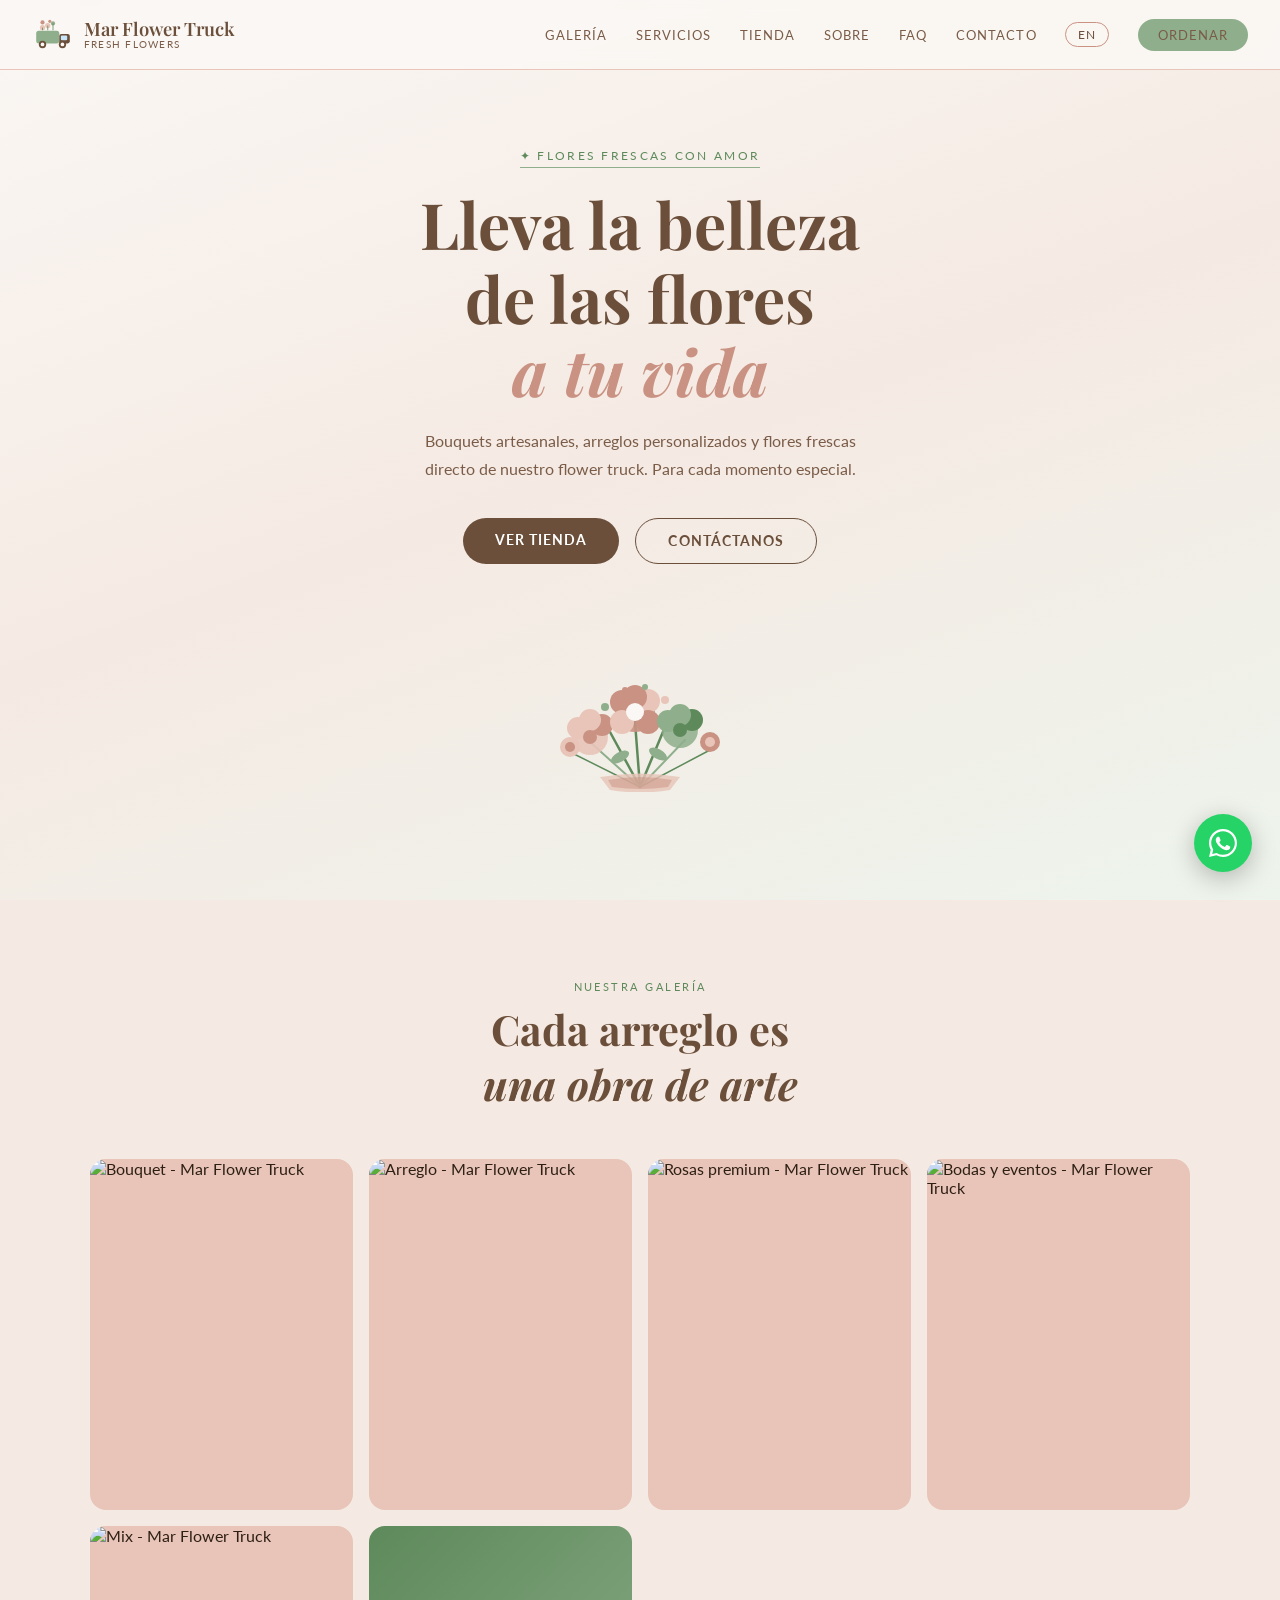
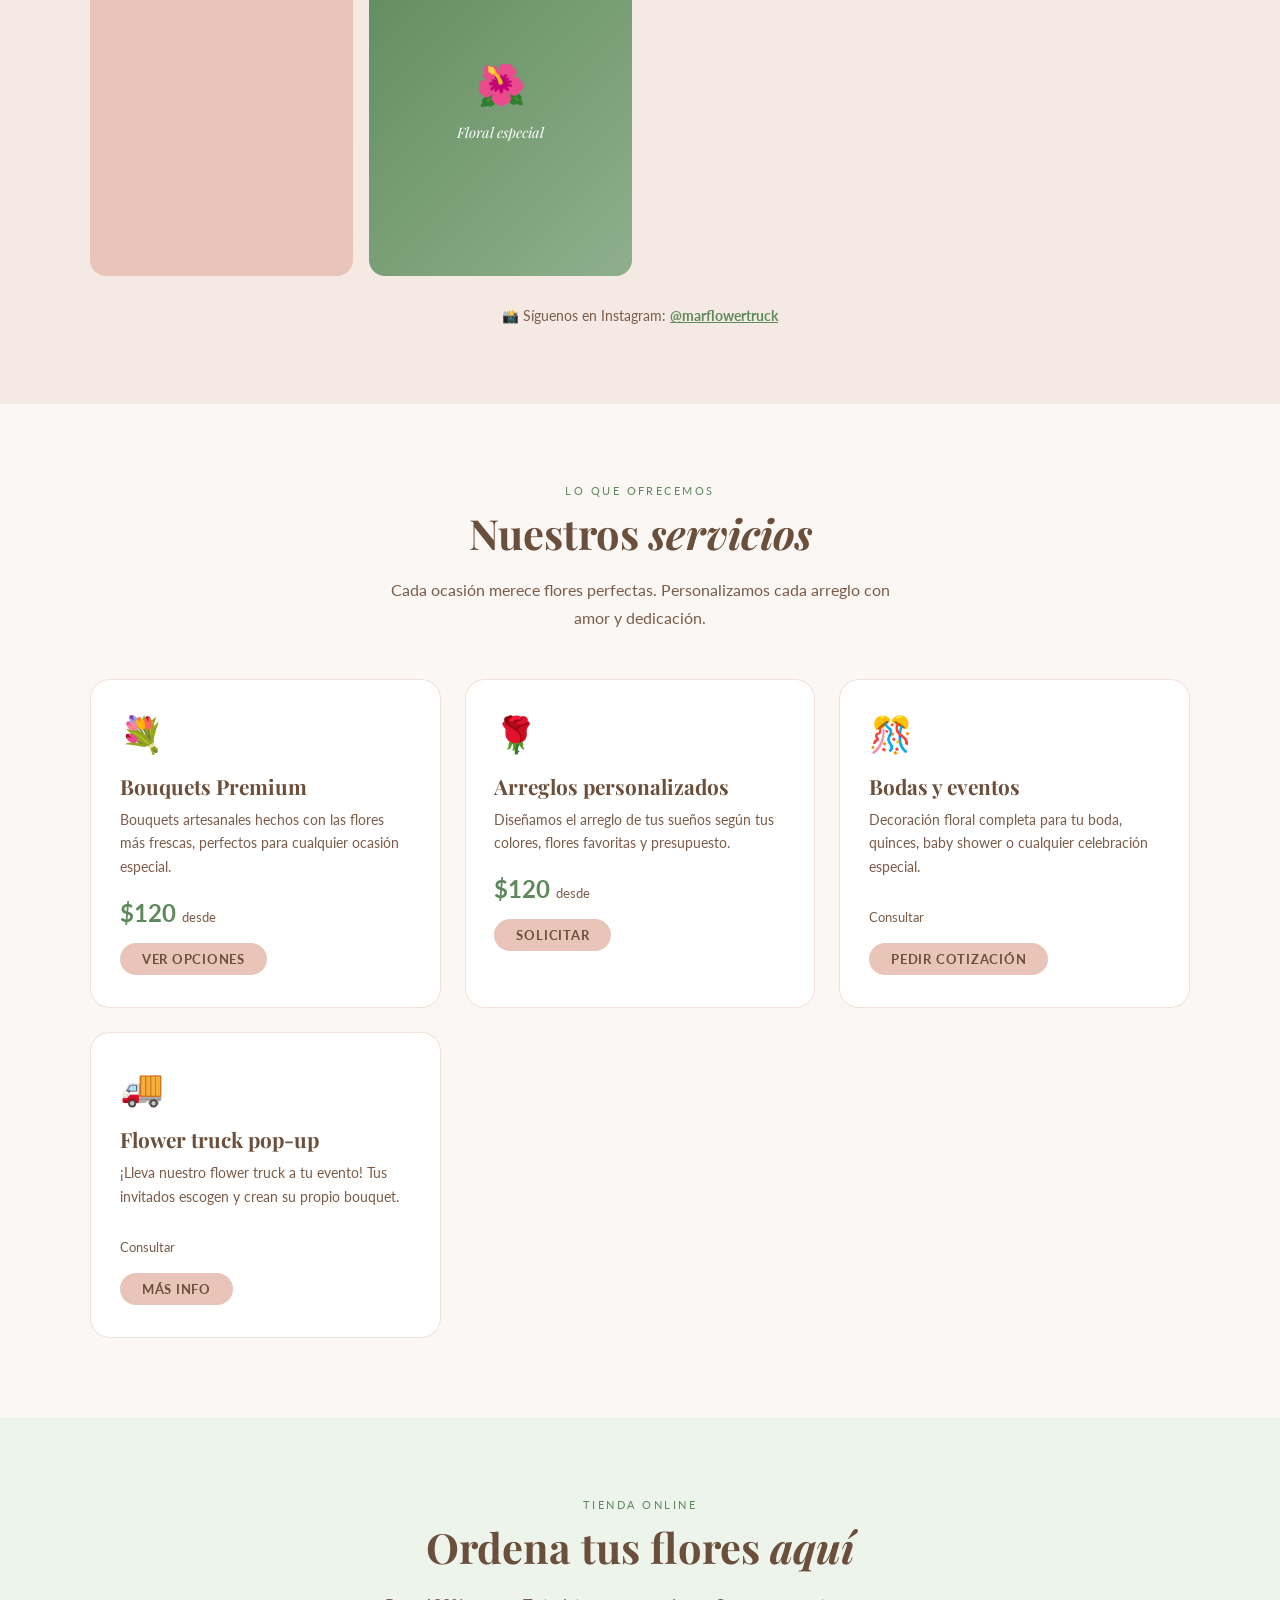
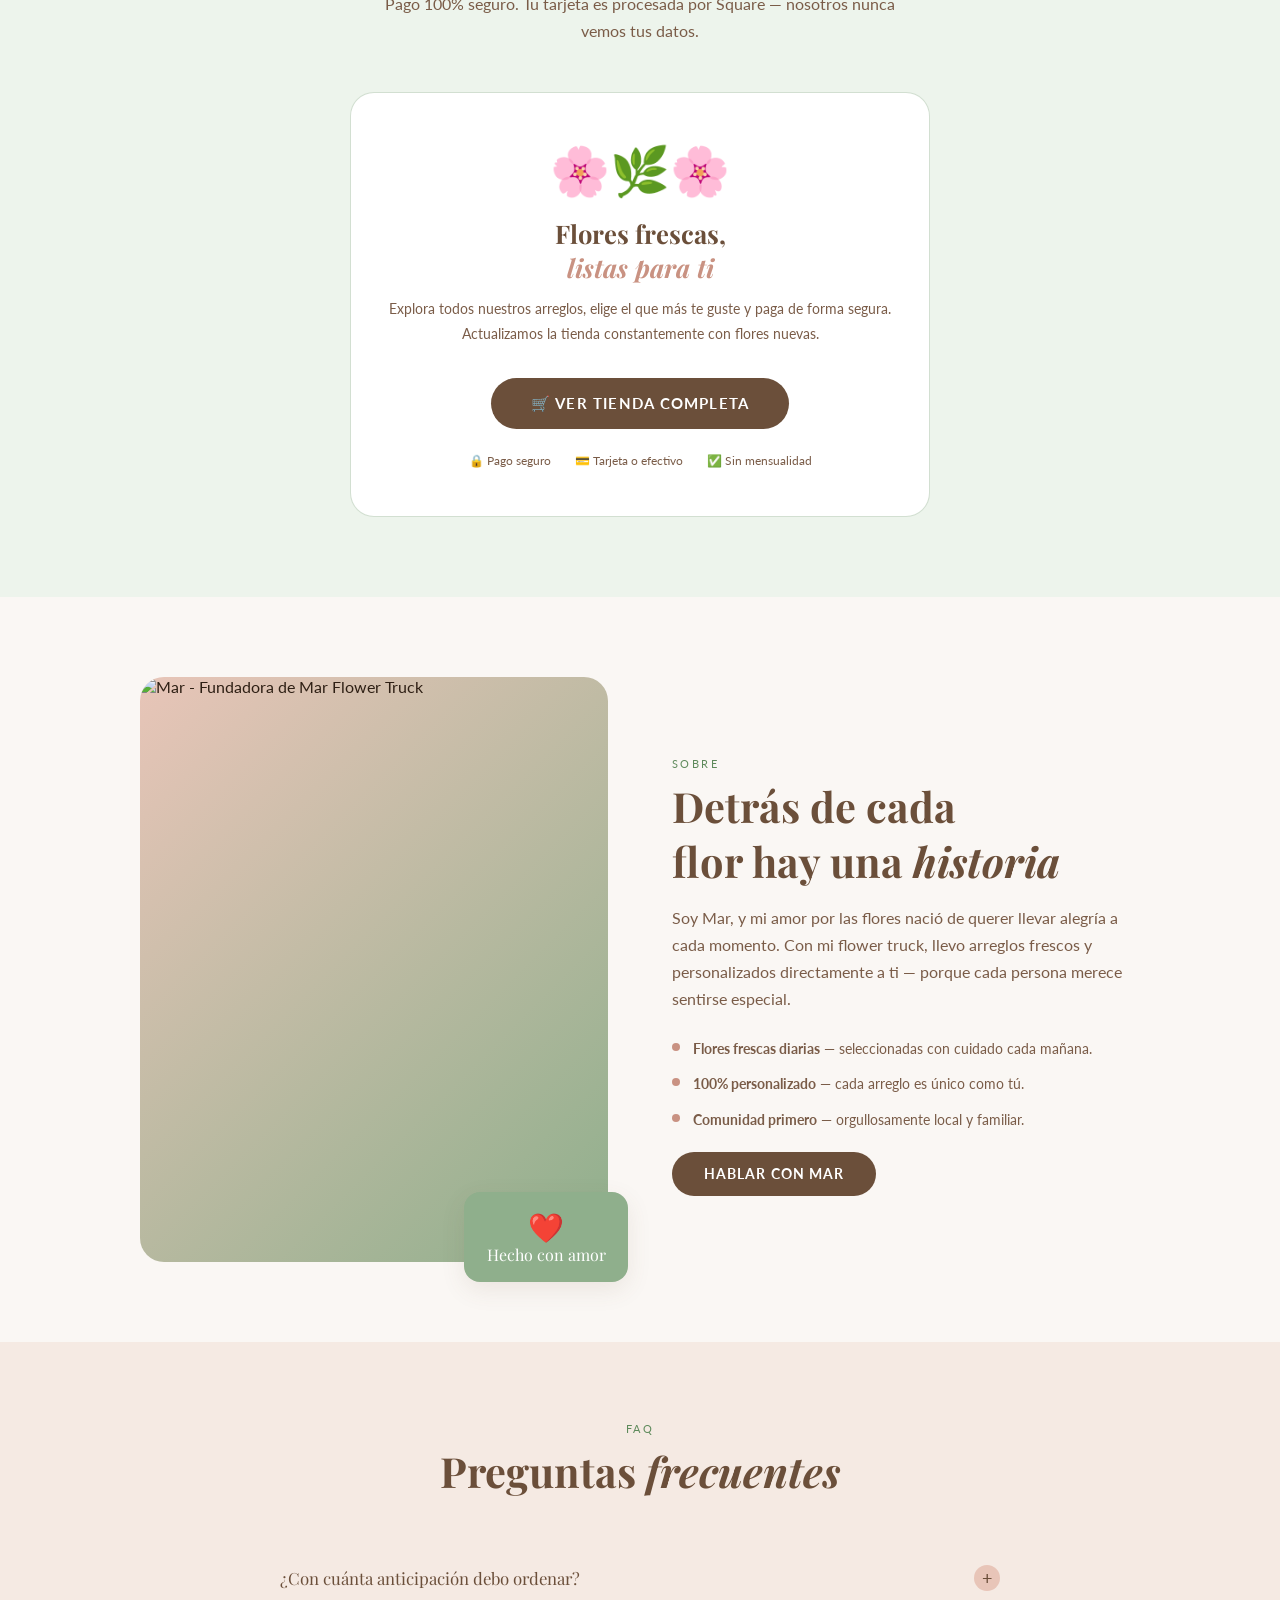
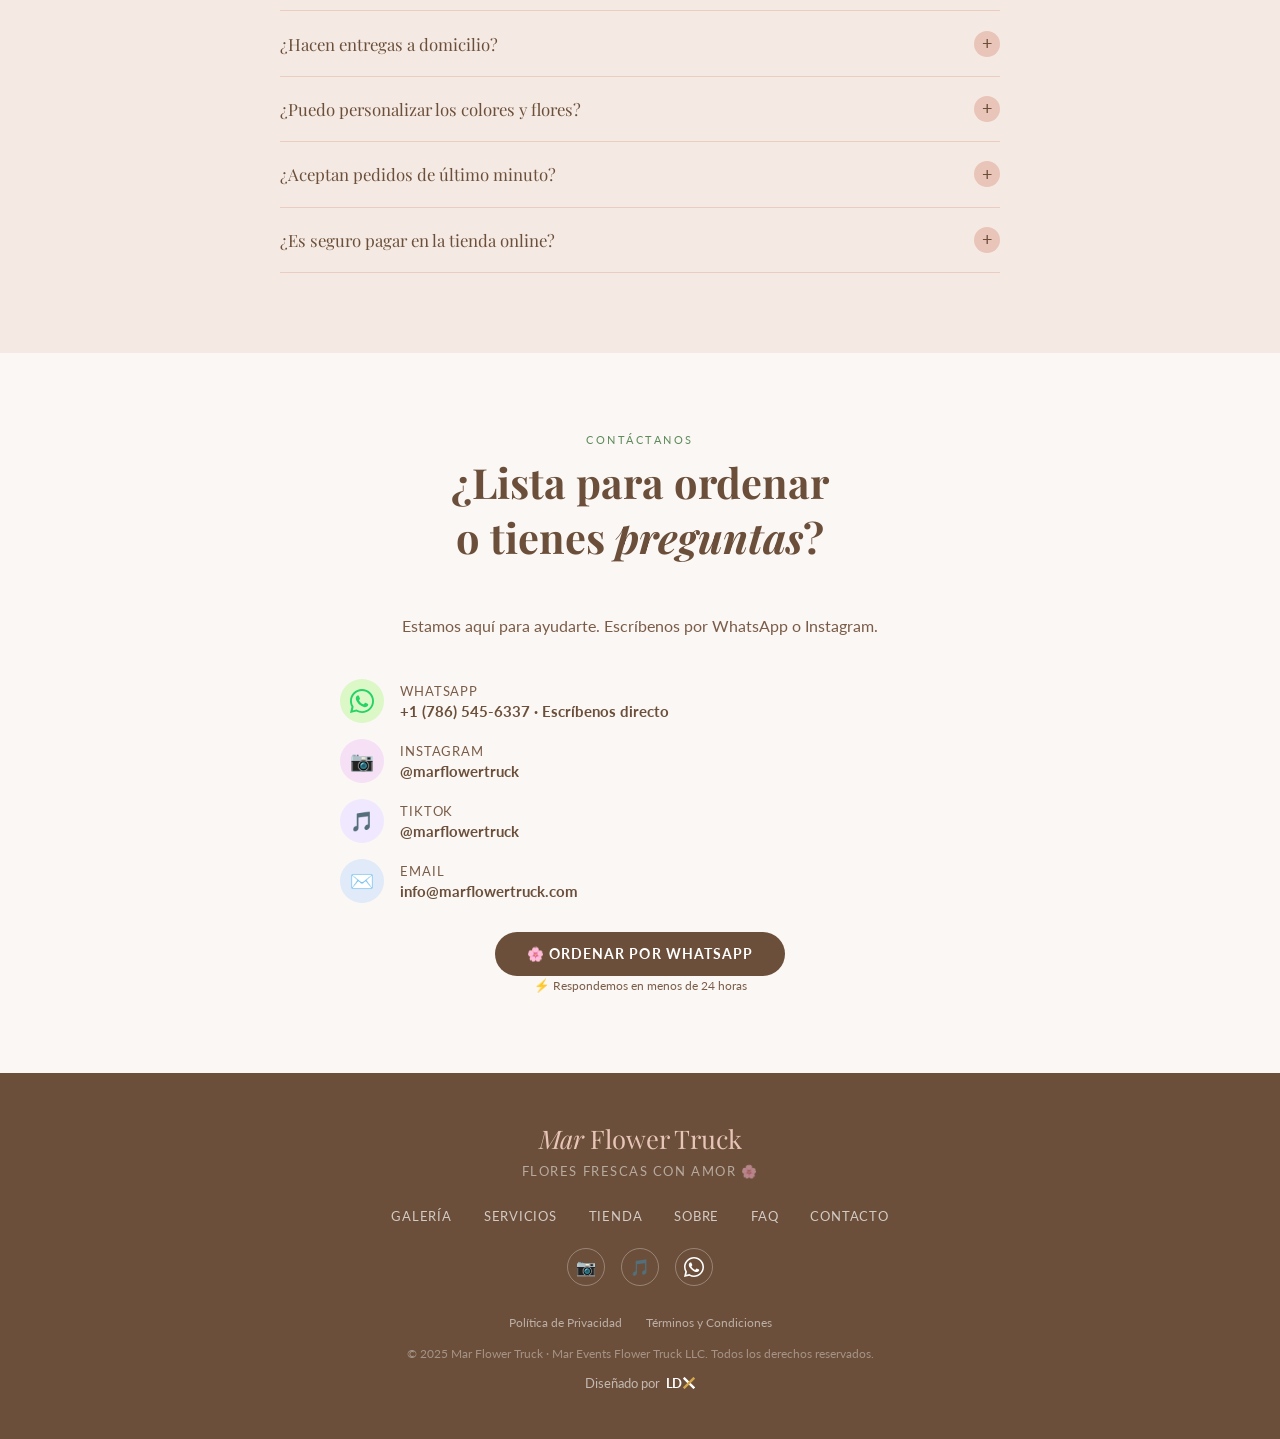
==== index.html @ 34706e26 "Añadir firma 'Diseñado por LDX' en el pie de página Enlaza a ldxwebsites.com, con el permiso del due" ====
<!DOCTYPE html>
<html lang="es">
<head>
<meta charset="UTF-8">
<meta name="viewport" content="width=device-width, initial-scale=1.0">
<meta http-equiv="X-Content-Type-Options" content="nosniff">
<meta http-equiv="X-Frame-Options" content="SAMEORIGIN">
<meta http-equiv="Referrer-Policy" content="strict-origin-when-cross-origin">
<meta name="robots" content="index, follow">
<title>Mar Flower Truck | Flores Frescas en Miami · Fresh Flowers · Flores Frescas</title>
<meta name="description" content="Mar Flower Truck — Arreglos florales frescos en Miami. Bouquets personalizados, rosas premium, bodas y eventos. Entrega a domicilio. Fresh flower arrangements, custom bouquets & wedding flowers in Miami. Encomende flores frescas em Miami.">
<meta name="keywords" content="flores miami, flower truck miami, arreglos florales miami, bouquets miami, rosas miami, flores para bodas miami, flower delivery miami, arreglos personalizados miami, flores frescas miami, floristería miami, wedding flowers miami, flores para eventos miami, flores para quinceañera miami, flores baratas miami, flower shop miami, fresh flowers miami, flores para regalo miami, ramos de flores miami">
<meta property="og:title" content="Mar Flower Truck | Flores Frescas en Miami">
<meta property="og:description" content="Bouquets artesanales, arreglos personalizados y flores frescas directo de nuestro flower truck. Entrega en Miami. Ordena por WhatsApp.">
<meta property="og:image" content="https://www.marflowertruck.com/imagenes/mar.jpeg">
<meta property="og:url" content="https://www.marflowertruck.com">
<meta property="og:type" content="website">
<meta property="og:locale" content="es_US">
<meta property="og:site_name" content="Mar Flower Truck">
<meta name="twitter:card" content="summary_large_image">
<meta name="twitter:title" content="Mar Flower Truck | Flores Frescas en Miami">
<meta name="twitter:description" content="Bouquets artesanales y arreglos personalizados en Miami. ¡Ordena por WhatsApp!">
<meta name="twitter:image" content="https://www.marflowertruck.com/imagenes/mar.jpeg">
<link rel="canonical" href="https://www.marflowertruck.com">
<link rel="icon" type="image/svg+xml" href="favicon.svg">
<link rel="apple-touch-icon" href="favicon.svg">
<script type="application/ld+json">
{
  "@context": "https://schema.org",
  "@type": "FloristShop",
  "name": "Mar Flower Truck",
  "alternateName": "Mar Events Flower Truck LLC",
  "description": "Arreglos florales frescos, bouquets personalizados, flores para bodas y eventos en Miami.",
  "url": "https://www.marflowertruck.com",
  "logo": "https://www.marflowertruck.com/imagenes/mar.jpeg",
  "image": "https://www.marflowertruck.com/imagenes/mar.jpeg",
  "telephone": "+17865456337",
  "email": "info@marflowertruck.com",
  "priceRange": "$$",
  "currenciesAccepted": "USD",
  "paymentAccepted": "Credit Card, Cash, Square",
  "address": {"@type": "PostalAddress","addressLocality": "Miami","addressRegion": "FL","addressCountry": "US"},
  "geo": {"@type": "GeoCoordinates","latitude": "25.7617","longitude": "-80.1918"},
  "areaServed": {"@type": "City","name": "Miami"},
  "sameAs": ["https://www.instagram.com/marflowertruck","https://mar-flower-truck.square.site","https://www.tiktok.com/@marflowertruck"],
  "hasMerchantReturnPolicy": {"@type": "MerchantReturnPolicy","applicableCountry": "US","returnPolicyCategory": "https://schema.org/MerchantReturnFiniteReturnWindow","merchantReturnDays": 0,"returnMethod": "https://schema.org/ReturnByMail","returnFees": "https://schema.org/FreeReturn","refundType": "https://schema.org/ExchangeRefund"},
  "shippingDetails": {"@type": "OfferShippingDetails","shippingRate": {"@type": "MonetaryAmount","value": "0","currency": "USD"},"shippingDestination": {"@type": "DefinedRegion","addressCountry": "US","addressRegion": "FL"},"deliveryTime": {"@type": "ShippingDeliveryTime","handlingTime": {"@type": "QuantitativeValue","minValue": 0,"maxValue": 1,"unitCode": "DAY"},"transitTime": {"@type": "QuantitativeValue","minValue": 0,"maxValue": 1,"unitCode": "DAY"}}},
  "hasOfferCatalog": {
    "@type": "OfferCatalog",
    "name": "Arreglos Florales Miami",
    "itemListElement": [
      {"@type": "Offer","url": "https://www.marflowertruck.com/#shop","priceCurrency": "USD","price": "120","availability": "https://schema.org/InStock","itemOffered": {"@type": "Product","name": "Bouquet Premium","description": "Bouquet premium hecho con flores frescas de temporada en Miami","image": "https://www.marflowertruck.com/imagenes/arreglosflores1.jpeg","url": "https://www.marflowertruck.com/#shop","brand": {"@type": "Brand","name": "Mar Flower Truck"},"offers": {"@type": "Offer","price": "120","priceCurrency": "USD","availability": "https://schema.org/InStock","url": "https://mar-flower-truck.square.site","hasMerchantReturnPolicy": {"@type": "MerchantReturnPolicy","applicableCountry": "US","returnPolicyCategory": "https://schema.org/MerchantReturnFiniteReturnWindow","merchantReturnDays": 0,"returnFees": "https://schema.org/FreeReturn"},"shippingDetails": {"@type": "OfferShippingDetails","shippingRate": {"@type": "MonetaryAmount","value": "0","currency": "USD"},"shippingDestination": {"@type": "DefinedRegion","addressCountry": "US","addressRegion": "FL"},"deliveryTime": {"@type": "ShippingDeliveryTime","handlingTime": {"@type": "QuantitativeValue","minValue": 0,"maxValue": 1,"unitCode": "DAY"},"transitTime": {"@type": "QuantitativeValue","minValue": 0,"maxValue": 1,"unitCode": "DAY"}}}}}},
      {"@type": "Offer","url": "https://www.marflowertruck.com/#shop","priceCurrency": "USD","price": "120","availability": "https://schema.org/InStock","itemOffered": {"@type": "Product","name": "Arreglo Floral Personalizado Miami","description": "Arreglo floral personalizado según tus colores y flores favoritas. Entrega en Miami.","image": "https://www.marflowertruck.com/imagenes/arreglosflores2.jpeg","url": "https://www.marflowertruck.com/#shop","brand": {"@type": "Brand","name": "Mar Flower Truck"},"offers": {"@type": "Offer","price": "120","priceCurrency": "USD","availability": "https://schema.org/InStock","url": "https://mar-flower-truck.square.site","hasMerchantReturnPolicy": {"@type": "MerchantReturnPolicy","applicableCountry": "US","returnPolicyCategory": "https://schema.org/MerchantReturnFiniteReturnWindow","merchantReturnDays": 0,"returnFees": "https://schema.org/FreeReturn"},"shippingDetails": {"@type": "OfferShippingDetails","shippingRate": {"@type": "MonetaryAmount","value": "0","currency": "USD"},"shippingDestination": {"@type": "DefinedRegion","addressCountry": "US","addressRegion": "FL"},"deliveryTime": {"@type": "ShippingDeliveryTime","handlingTime": {"@type": "QuantitativeValue","minValue": 0,"maxValue": 1,"unitCode": "DAY"},"transitTime": {"@type": "QuantitativeValue","minValue": 0,"maxValue": 1,"unitCode": "DAY"}}}}}},
      {"@type": "Offer","url": "https://www.marflowertruck.com/#services","price": "150","priceCurrency": "USD","availability": "https://schema.org/InStock","itemOffered": {"@type": "Product","name": "Flores para Bodas y Eventos Miami","description": "Decoración floral completa para bodas, quinceañeras y eventos especiales en Miami.","image": "https://www.marflowertruck.com/imagenes/mar.jpeg","url": "https://www.marflowertruck.com/#services","brand": {"@type": "Brand","name": "Mar Flower Truck"},"offers": {"@type": "Offer","price": "150","priceCurrency": "USD","availability": "https://schema.org/InStock","url": "https://www.marflowertruck.com/#contact","hasMerchantReturnPolicy": {"@type": "MerchantReturnPolicy","applicableCountry": "US","returnPolicyCategory": "https://schema.org/MerchantReturnFiniteReturnWindow","merchantReturnDays": 0,"returnFees": "https://schema.org/FreeReturn"},"shippingDetails": {"@type": "OfferShippingDetails","shippingRate": {"@type": "MonetaryAmount","value": "0","currency": "USD"},"shippingDestination": {"@type": "DefinedRegion","addressCountry": "US","addressRegion": "FL"},"deliveryTime্র": {"@type": "ShippingDeliveryTime","handlingTime": {"@type": "QuantitativeValue","minValue": 0,"maxValue": 1,"unitCode": "DAY"},"transitTime": {"@type": "QuantitativeValue","minValue": 0,"maxValue": 1,"unitCode": "DAY"}}}}}}
    ]
  }
}
</script>
<link rel="preconnect" href="https://fonts.googleapis.com">
<link rel="preconnect" href="https://fonts.gstatic.com" crossorigin>
<link href="https://fonts.googleapis.com/css2?family=Playfair+Display:ital,wght@0,400;0,600;1,400&family=Lato:wght@300;400;700&display=swap" rel="stylesheet">
<style>
  :root {
    --cream: #FAF7F4; --rose: #E8C5B8; --rose-dark: #C99282;
    --sage: #8FAF8C; --sage-dark: #5E8A5B; --brown: #6B4F3A;
    --brown-light: #A47B5E; --text: #2E1F14; --text-soft: #7A5C48;
    --white: #FFFFFF; --shadow: rgba(107,79,58,0.10);
  }
  * { margin:0; padding:0; box-sizing:border-box; }
  html { scroll-behavior: smooth; }
  body { font-family:'Lato',sans-serif; background:var(--cream); color:var(--text); }
  nav { position:fixed; top:0; left:0; right:0; z-index:100; background:rgba(250,247,244,0.95); backdrop-filter:blur(8px); border-bottom:1px solid var(--rose); padding:0 2rem; display:flex; align-items:center; justify-content:space-between; height:70px; }
  .nav-logo { display:flex; align-items:center; gap:10px; text-decoration:none; }
  .nav-logo svg { width:42px; height:42px; }
  .nav-logo-text { display:flex; flex-direction:column; line-height:1.1; }
  .nav-logo-text span:first-child { font-family:'Playfair Display',serif; font-size:1.15rem; color:var(--brown); font-weight:600; }
  .nav-logo-text span:last-child { font-size:0.65rem; letter-spacing:0.12em; color:var(--text-soft); text-transform:uppercase; }
  .nav-links { display:flex; gap:1.8rem; align-items:center; }
  .nav-links a { text-decoration:none; font-size:0.82rem; letter-spacing:0.08em; text-transform:uppercase; color:var(--text-soft); transition:color .2s; }
  .nav-links a:hover { color:var(--brown); }
  .nav-lang { background:none; border:1px solid var(--rose-dark); color:var(--brown); border-radius:20px; padding:4px 12px; cursor:pointer; font-size:0.75rem; letter-spacing:0.06em; font-family:'Lato',sans-serif; transition:all .2s; }
  .nav-lang:hover { background:var(--rose); }
  .nav-cta { background:var(--sage); color:white; border:none; border-radius:25px; padding:8px 20px; font-family:'Lato',sans-serif; font-size:0.8rem; letter-spacing:0.06em; cursor:pointer; text-decoration:none; transition:background .2s; text-transform:uppercase; }
  .nav-cta:hover { background:var(--sage-dark); }
  .hamburger { display:none; background:none; border:none; cursor:pointer; flex-direction:column; gap:5px; }
  .hamburger span { display:block; width:22px; height:2px; background:var(--brown); border-radius:2px; transition:.3s; }
  #hero { min-height:100vh; display:flex; align-items:center; justify-content:center; background:linear-gradient(160deg,#FAF7F4 0%,#F5EAE3 50%,#EDF4EC 100%); padding:100px 2rem 4rem; position:relative; overflow:hidden; }
  .hero-petals { position:absolute; inset:0; pointer-events:none; overflow:hidden; }
  .petal { position:absolute; border-radius:50% 0 50% 0; animation:floatPetal linear infinite; opacity:0.18; }
  @keyframes floatPetal { 0% { transform:translateY(-40px) rotate(0deg); opacity:0; } 10% { opacity:0.18; } 90% { opacity:0.18; } 100% { transform:translateY(110vh) rotate(360deg); opacity:0; } }
  .hero-inner { max-width:680px; text-align:center; position:relative; z-index:2; }
  .hero-eyebrow { display:inline-block; font-size:0.72rem; letter-spacing:0.2em; text-transform:uppercase; color:var(--sage-dark); margin-bottom:1.2rem; border-bottom:1px solid var(--sage); padding-bottom:4px; }
  .hero-title { font-family:'Playfair Display',serif; font-size:clamp(2.4rem,6vw,4rem); line-height:1.15; color:var(--brown); margin-bottom:1.2rem; }
  .hero-title em { font-style:italic; color:var(--rose-dark); }
  .hero-sub { font-size:1rem; color:var(--text-soft); line-height:1.75; max-width:480px; margin:0 auto 2.2rem; }
  .hero-btns { display:flex; gap:1rem; justify-content:center; flex-wrap:wrap; }
  .btn-primary { background:var(--brown); color:white; padding:14px 32px; border-radius:30px; text-decoration:none; font-size:0.85rem; letter-spacing:0.08em; text-transform:uppercase; transition:background .2s; font-weight:700; }
  .btn-primary:hover { background:var(--text); }
  .btn-outline { border:1.5px solid var(--brown); color:var(--brown); padding:14px 32px; border-radius:30px; text-decoration:none; font-size:0.85rem; letter-spacing:0.08em; text-transform:uppercase; transition:all .2s; font-weight:700; }
  .btn-outline:hover { background:var(--brown); color:white; }
  .hero-flowers { margin-top:3rem; display:flex; justify-content:center; }
  .hero-flowers svg { width:min(340px,80vw); }
  section { padding:5rem 2rem; }
  .section-label { font-size:0.7rem; letter-spacing:0.22em; text-transform:uppercase; color:var(--sage-dark); margin-bottom:0.5rem; }
  .section-title { font-family:'Playfair Display',serif; font-size:clamp(1.8rem,4vw,2.6rem); color:var(--brown); margin-bottom:1rem; }
  .section-title em { font-style:italic; }
  .section-sub { color:var(--text-soft); max-width:520px; line-height:1.7; }
  .section-header { margin-bottom:3rem; }
  #gallery { background:#F5EAE3; }
  .gallery-grid { display:grid; grid-template-columns:repeat(auto-fill,minmax(240px,1fr)); gap:1rem; max-width:1100px; margin:0 auto; }
  .gallery-card { border-radius:16px; overflow:hidden; position:relative; aspect-ratio:3/4; background:var(--rose); cursor:pointer; transition:transform .3s; }
  .gallery-card:hover { transform:scale(1.02); }
  .gallery-placeholder { width:100%; height:100%; display:flex; flex-direction:column; align-items:center; justify-content:center; gap:0.8rem; background:linear-gradient(135deg,var(--rose) 0%,var(--rose-dark) 100%); }
  .gallery-placeholder span { font-size:2.5rem; }
  .gallery-placeholder p { font-family:'Playfair Display',serif; font-style:italic; color:white; font-size:0.9rem; }
  .gallery-overlay { position:absolute; inset:0; background:rgba(107,79,58,0); transition:background .3s; display:flex; align-items:flex-end; padding:1rem; }
  .gallery-card:hover .gallery-overlay { background:rgba(107,79,58,0.35); }
  .gallery-tag { background:white; color:var(--brown); border-radius:20px; padding:4px 14px; font-size:0.75rem; letter-spacing:0.06em; opacity:0; transition:opacity .3s; text-transform:uppercase; }
  .gallery-card:hover .gallery-tag { opacity:1; }
  #services { background:var(--cream); }
  #services .section-header { text-align:center; display:flex; flex-direction:column; align-items:center; }
  #services .section-sub { text-align:center; }
  .services-grid { display:grid; grid-template-columns:repeat(auto-fill,minmax(270px,1fr)); gap:1.5rem; max-width:1100px; margin:0 auto; }
  .service-card { background:white; border-radius:20px; padding:2rem 1.8rem; border:1px solid rgba(232,197,184,0.5); transition:box-shadow .3s,transform .3s; }
  .service-card:hover { box-shadow:0 12px 40px var(--shadow); transform:translateY(-4px); }
  .service-icon { font-size:2.2rem; margin-bottom:1rem; }
  .service-name { font-family:'Playfair Display',serif; font-size:1.3rem; color:var(--brown); margin-bottom:0.5rem; }
  .service-desc { color:var(--text-soft); font-size:0.9rem; line-height:1.65; margin-bottom:1.2rem; }
  .service-price { font-size:1.5rem; color:var(--sage-dark); font-weight:700; margin-bottom:1rem; }
  .service-price span { font-size:0.8rem; color:var(--text-soft); font-weight:400; }
  .service-btn { display:inline-block; background:var(--rose); color:var(--brown); border-radius:25px; padding:8px 22px; font-size:0.8rem; text-decoration:none; letter-spacing:0.06em; text-transform:uppercase; font-weight:700; transition:background .2s; }
  .service-btn:hover { background:var(--rose-dark); color:white; }
  #shop { background:#EDF4EC; }
  .shop-cta-wrap { text-align:center; max-width:580px; margin:0 auto; background:white; border-radius:24px; padding:3rem 2rem; border:1px solid rgba(143,175,140,0.4); }
  .shop-cta-flowers { font-size:3rem; margin-bottom:1rem; }
  .shop-cta-title { font-family:'Playfair Display',serif; font-size:1.6rem; color:var(--brown); margin-bottom:0.8rem; }
  .shop-cta-title em { font-style:italic; color:var(--rose-dark); }
  .shop-cta-sub { color:var(--text-soft); margin-bottom:2rem; line-height:1.7; font-size:0.9rem; }
  .shop-cta-btn { display:inline-block; background:var(--brown); color:white; padding:16px 40px; border-radius:30px; text-decoration:none; font-size:0.95rem; letter-spacing:0.08em; text-transform:uppercase; font-weight:700; transition:background .2s,transform .2s; }
  .shop-cta-btn:hover { background:var(--text); transform:scale(1.03); }
  .shop-trust { display:flex; justify-content:center; gap:1.5rem; flex-wrap:wrap; margin-top:1.5rem; }
  .shop-trust span { font-size:0.75rem; color:var(--text-soft); }
  #about { background:var(--cream); }
  .about-inner { max-width:1000px; margin:0 auto; display:grid; grid-template-columns:1fr 1fr; gap:4rem; align-items:center; }
  .about-img-wrap { position:relative; }
  .about-img-box { border-radius:24px; overflow:hidden; aspect-ratio:4/5; background:linear-gradient(135deg,var(--rose) 0%,var(--sage) 100%); display:flex; align-items:center; justify-content:center; }
  .about-img-box img { width:100%; height:100%; object-fit:cover; object-position:center top; display:block; border-radius:24px; }
  .about-accent { position:absolute; bottom:-20px; right:-20px; background:var(--sage); color:white; border-radius:16px; padding:1rem 1.4rem; font-family:'Playfair Display',serif; font-size:1rem; text-align:center; line-height:1.3; box-shadow:0 8px 24px var(--shadow); }
  .about-accent strong { font-size:1.8rem; display:block; }
  .about-text .section-sub { margin-bottom:1.5rem; }
  .about-values { display:flex; flex-direction:column; gap:0.8rem; margin-top:1.5rem; }
  .about-val { display:flex; gap:0.8rem; align-items:flex-start; }
  .about-val-dot { width:8px; height:8px; background:var(--rose-dark); border-radius:50%; flex-shrink:0; margin-top:6px; }
  .about-val p { color:var(--text-soft); font-size:0.9rem; line-height:1.6; }
  #faq { background:#F5EAE3; }
  .faq-inner { max-width:720px; margin:0 auto; }
  .faq-item { border-bottom:1px solid rgba(232,197,184,0.8); padding:1.2rem 0; }
  .faq-q { display:flex; justify-content:space-between; align-items:center; cursor:pointer; gap:1rem; }
  .faq-q h3 { font-family:'Playfair Display',serif; font-size:1.05rem; color:var(--brown); font-weight:400; }
  .faq-icon { width:26px; height:26px; border-radius:50%; background:var(--rose); color:var(--brown); display:flex; align-items:center; justify-content:center; font-size:1.1rem; flex-shrink:0; transition:background .2s,transform .3s; }
  .faq-item.open .faq-icon { background:var(--brown); color:white; transform:rotate(45deg); }
  .faq-a { max-height:0; overflow:hidden; transition:max-height .35s ease,padding .3s; }
  .faq-item.open .faq-a { max-height:200px; padding-top:0.8rem; }
  .faq-a p { color:var(--text-soft); line-height:1.75; font-size:0.92rem; }
  #contact { background:var(--cream); }
  .contact-links { display:flex; flex-direction:column; gap:1rem; }
  .contact-link { display:flex; align-items:center; gap:1rem; text-decoration:none; color:var(--text-soft); transition:color .2s; }
  .contact-link:hover { color:var(--brown); }
  .contact-link-icon { width:44px; height:44px; border-radius:50%; display:flex; align-items:center; justify-content:center; font-size:1.2rem; flex-shrink:0; }
  .contact-link-icon.wa { background:#DCF8C6; }
  .contact-link-icon.ig { background:#F5E0F5; }
  .contact-link-icon.em { background:#E0EAF8; }
  .contact-link p { font-size:0.8rem; color:var(--text-soft); margin-bottom:2px; text-transform:uppercase; letter-spacing:0.07em; }
  .contact-link strong { font-size:0.95rem; color:var(--brown); }
  footer { background:var(--brown); color:rgba(255,255,255,0.85); padding:3rem 2rem; text-align:center; }
  .footer-logo { font-family:'Playfair Display',serif; font-size:1.6rem; color:var(--rose); margin-bottom:0.5rem; }
  .footer-logo em { font-style:italic; }
  .footer-tagline { font-size:0.8rem; letter-spacing:0.12em; text-transform:uppercase; opacity:0.6; margin-bottom:1.8rem; }
  .footer-links { display:flex; justify-content:center; gap:2rem; flex-wrap:wrap; margin-bottom:1.5rem; }
  .footer-links a { color:rgba(255,255,255,0.7); text-decoration:none; font-size:0.8rem; letter-spacing:0.06em; text-transform:uppercase; }
  .footer-links a:hover { color:var(--rose); }
  .footer-social { display:flex; justify-content:center; gap:1rem; margin-bottom:1.8rem; }
  .footer-social a { width:38px; height:38px; border-radius:50%; border:1px solid rgba(255,255,255,0.3); display:flex; align-items:center; justify-content:center; font-size:1rem; text-decoration:none; color:white; transition:background .2s; }
  .footer-social a:hover { background:rgba(255,255,255,0.15); }
  .footer-copy { font-size:0.75rem; opacity:0.45; }
  .wa-float { position:fixed; bottom:28px; right:28px; z-index:200; width:58px; height:58px; border-radius:50%; background:#25D366; color:white; display:flex; align-items:center; justify-content:center; box-shadow:0 6px 24px rgba(0,0,0,0.25); text-decoration:none; transition:transform .2s,box-shadow .2s; }
  .wa-float svg { width:28px; height:28px; fill:white; }
  .wa-float:hover { transform:scale(1.08); box-shadow:0 10px 32px rgba(0,0,0,0.3); }
  .wa-tooltip { position:absolute; right:68px; background:white; color:var(--text); border-radius:10px; padding:6px 12px; font-size:0.78rem; white-space:nowrap; box-shadow:0 4px 16px rgba(0,0,0,0.12); pointer-events:none; opacity:0; transition:opacity .2s; }
  .wa-float:hover .wa-tooltip { opacity:1; }
  @media(max-width:1024px) { .about-inner { gap:2.5rem; } .services-grid { grid-template-columns:repeat(2,1fr); } }
  @media(max-width:768px) {
    nav { padding:0 1rem; }
    .nav-links { display:none; position:fixed; top:70px; left:0; right:0; background:var(--cream); flex-direction:column; padding:1.5rem; border-bottom:1px solid var(--rose); gap:1rem; z-index:99; }
    .nav-links.open { display:flex; }
    .hamburger { display:flex; }
    #hero { padding:90px 1.2rem 3rem; }
    .hero-title { font-size:clamp(2rem,8vw,3rem); }
    .gallery-grid { grid-template-columns:repeat(2,1fr); }
    .services-grid { grid-template-columns:1fr; max-width:480px; }
    .about-inner { grid-template-columns:1fr; gap:3rem; }
    .about-img-wrap { max-width:360px; margin:0 auto; width:100%; }
    .about-accent { bottom:-10px; right:10px; font-size:0.85rem; padding:0.8rem 1rem; }
    .about-accent strong { font-size:1.4rem; }
    section { padding:3.5rem 1.2rem; }
  }
  @media(max-width:480px) {
    .hero-title { font-size:2rem; }
    .section-title { font-size:1.7rem; }
    .gallery-grid { grid-template-columns:1fr; }
    .hero-btns { flex-direction:column; align-items:center; }
    .btn-primary,.btn-outline { width:100%; max-width:280px; text-align:center; }
    .nav-logo-text span:first-child { font-size:1rem; }
    .footer-links { gap:1rem; }
    .wa-float { bottom:16px; right:16px; width:50px; height:50px; }
  }
  [data-lang="en"] { display:none; }
  [data-lang="pt"] { display:none; }
  body.lang-en [data-lang="es"] { display:none; }
  body.lang-en [data-lang="en"] { display:block; }
  body.lang-en span[data-lang="en"] { display:inline; }
  body.lang-en span[data-lang="es"] { display:none; }
  body.lang-pt [data-lang="es"] { display:none; }
  body.lang-pt [data-lang="pt"] { display:block; }
  body.lang-pt span[data-lang="pt"] { display:inline; }
  body.lang-pt span[data-lang="es"] { display:none; }
</style>
</head>
<body>
<nav>
  <a href="#hero" class="nav-logo">
    <svg viewBox="0 0 80 80" fill="none" xmlns="http://www.w3.org/2000/svg">
      <rect x="8" y="32" width="44" height="24" rx="5" fill="#8FAF8C"/>
      <rect x="52" y="38" width="20" height="18" rx="4" fill="#6B4F3A"/>
      <rect x="55" y="41" width="12" height="9" rx="2" fill="#C8E6FA"/>
      <circle cx="20" cy="58" r="7" fill="#6B4F3A"/><circle cx="20" cy="58" r="3.5" fill="#FAF7F4"/>
      <circle cx="58" cy="58" r="7" fill="#6B4F3A"/><circle cx="58" cy="58" r="3.5" fill="#FAF7F4"/>
      <circle cx="20" cy="26" r="5" fill="#E8C5B8"/><circle cx="20" cy="16" r="4" fill="#C99282"/>
      <circle cx="30" cy="22" r="5" fill="#E8C5B8"/><circle cx="40" cy="18" r="4" fill="#8FAF8C"/>
      <circle cx="34" cy="14" r="3" fill="#C99282"/>
      <line x1="20" y1="31" x2="20" y2="26" stroke="#5E8A5B" stroke-width="1.5"/>
      <line x1="30" y1="31" x2="30" y2="22" stroke="#5E8A5B" stroke-width="1.5"/>
      <line x1="40" y1="31" x2="40" y2="18" stroke="#5E8A5B" stroke-width="1.5"/>
    </svg>
    <div class="nav-logo-text"><span>Mar Flower Truck</span><span>Fresh Flowers</span></div>
  </a>
  <div class="nav-links" id="navLinks">
    <a href="#gallery"><span data-lang="es">Galería</span><span data-lang="en">Gallery</span><span data-lang="pt">Galeria</span></a>
    <a href="#services"><span data-lang="es">Servicios</span><span data-lang="en">Services</span><span data-lang="pt">Serviços</span></a>
    <a href="#shop"><span data-lang="es">Tienda</span><span data-lang="en">Shop</span><span data-lang="pt">Loja</span></a>
    <a href="#about"><span data-lang="es">Sobre</span><span data-lang="en">About</span><span data-lang="pt">Sobre</span></a>
    <a href="#faq">FAQ</a>
    <a href="#contact"><span data-lang="es">Contacto</span><span data-lang="en">Contact</span><span data-lang="pt">Contato</span></a>
    <button class="nav-lang" onclick="toggleLang()" id="langBtn">EN</button>
    <a href="#shop" class="nav-cta"><span data-lang="es">Ordenar</span><span data-lang="en">Order Now</span><span data-lang="pt">Pedir</span></a>
  </div>
  <button class="hamburger" onclick="toggleNav()" aria-label="Menu"><span></span><span></span><span></span></button>
</nav>

<section id="hero">
  <div class="hero-petals" id="petals"></div>
  <div class="hero-inner">
    <p class="hero-eyebrow">
      <span data-lang="es">✦ Flores frescas con amor</span>
      <span data-lang="en">✦ Fresh flowers with love</span>
      <span data-lang="pt">✦ Flores frescas com amor</span>
    </p>
    <h1 class="hero-title">
      <span data-lang="es">Lleva la belleza<br>de las flores<br><em>a tu vida</em></span>
      <span data-lang="en">Bring the beauty<br>of flowers<br><em>into your life</em></span>
      <span data-lang="pt">Leve a beleza<br>das flores<br><em>à sua vida</em></span>
    </h1>
    <p class="hero-sub">
      <span data-lang="es">Bouquets artesanales, arreglos personalizados y flores frescas directo de nuestro flower truck. Para cada momento especial.</span>
      <span data-lang="en">Handcrafted bouquets, custom arrangements and fresh flowers straight from our flower truck. For every special moment.</span>
      <span data-lang="pt">Buquês artesanais, arranjos personalizados e flores frescas direto do nosso flower truck. Para cada momento especial.</span>
    </p>
    <div class="hero-btns">
      <a href="#shop" class="btn-primary"><span data-lang="es">Ver tienda</span><span data-lang="en">Shop now</span><span data-lang="pt">Ver loja</span></a>
      <a href="#contact" class="btn-outline"><span data-lang="es">Contáctanos</span><span data-lang="en">Contact us</span><span data-lang="pt">Contate-nos</span></a>
    </div>
    <div class="hero-flowers">
      <svg viewBox="0 0 340 180" fill="none" xmlns="http://www.w3.org/2000/svg">
        <line x1="170" y1="175" x2="140" y2="120" stroke="#5E8A5B" stroke-width="2.5" stroke-linecap="round"/>
        <line x1="170" y1="175" x2="165" y2="110" stroke="#5E8A5B" stroke-width="2.5" stroke-linecap="round"/>
        <line x1="170" y1="175" x2="195" y2="115" stroke="#5E8A5B" stroke-width="2.5" stroke-linecap="round"/>
        <line x1="170" y1="175" x2="120" y2="130" stroke="#8FAF8C" stroke-width="2" stroke-linecap="round"/>
        <line x1="170" y1="175" x2="215" y2="128" stroke="#8FAF8C" stroke-width="2" stroke-linecap="round"/>
        <line x1="170" y1="175" x2="100" y2="140" stroke="#5E8A5B" stroke-width="1.5" stroke-linecap="round"/>
        <line x1="170" y1="175" x2="240" y2="138" stroke="#5E8A5B" stroke-width="1.5" stroke-linecap="round"/>
        <ellipse cx="150" cy="145" rx="10" ry="5" fill="#8FAF8C" transform="rotate(-30 150 145)"/>
        <ellipse cx="188" cy="142" rx="10" ry="5" fill="#8FAF8C" transform="rotate(30 188 142)"/>
        <circle cx="120" cy="125" r="18" fill="#E8C5B8" opacity="0.9"/>
        <circle cx="108" cy="116" r="11" fill="#E8C5B8"/><circle cx="132" cy="113" r="11" fill="#C99282"/>
        <circle cx="120" cy="108" r="11" fill="#E8C5B8"/><circle cx="120" cy="125" r="7" fill="#C99282"/>
        <circle cx="165" cy="100" r="20" fill="#C99282" opacity="0.9"/>
        <circle cx="152" cy="90" r="12" fill="#C99282"/><circle cx="178" cy="89" r="12" fill="#E8C5B8"/>
        <circle cx="165" cy="85" r="12" fill="#C99282"/><circle cx="152" cy="110" r="12" fill="#E8C5B8"/>
        <circle cx="178" cy="110" r="12" fill="#C99282"/><circle cx="165" cy="100" r="9" fill="#FAF7F4"/>
        <circle cx="210" cy="118" r="18" fill="#8FAF8C" opacity="0.85"/>
        <circle cx="198" cy="109" r="11" fill="#8FAF8C"/><circle cx="222" cy="108" r="11" fill="#5E8A5B"/>
        <circle cx="210" cy="103" r="11" fill="#8FAF8C"/><circle cx="210" cy="118" r="7" fill="#5E8A5B"/>
        <circle cx="100" cy="135" r="10" fill="#E8C5B8"/><circle cx="100" cy="135" r="5" fill="#C99282"/>
        <circle cx="240" cy="130" r="10" fill="#C99282"/><circle cx="240" cy="130" r="5" fill="#E8C5B8"/>
        <circle cx="135" cy="95" r="4" fill="#8FAF8C"/><circle cx="195" cy="88" r="4" fill="#E8C5B8"/>
        <circle cx="155" cy="78" r="3" fill="#C99282"/><circle cx="175" cy="75" r="3" fill="#8FAF8C"/>
        <path d="M130 165 Q170 158 210 165 L200 178 Q170 183 140 178 Z" fill="#E8C5B8" opacity="0.8"/>
        <path d="M138 168 Q170 162 202 168 L198 175 Q170 179 142 175 Z" fill="#C99282" opacity="0.5"/>
      </svg>
    </div>
  </div>
</section>

<section id="gallery">
  <div class="section-header" style="text-align:center;">
    <p class="section-label"><span data-lang="es">Nuestra galería</span><span data-lang="en">Our gallery</span><span data-lang="pt">Nossa galeria</span></p>
    <h2 class="section-title">
      <span data-lang="es">Cada arreglo es<br><em>una obra de arte</em></span>
      <span data-lang="en">Every arrangement<br><em>is a work of art</em></span>
      <span data-lang="pt">Cada arranjo é<br><em>uma obra de arte</em></span>
    </h2>
  </div>
  <div class="gallery-grid">
    <div class="gallery-card"><img src="imagenes/arreglosflores1.jpeg" alt="Bouquet - Mar Flower Truck" style="width:100%;height:100%;object-fit:cover;display:block;"><div class="gallery-overlay"><span class="gallery-tag">Bouquet</span></div></div>
    <div class="gallery-card"><img src="imagenes/arreglosflores2.jpeg" alt="Arreglo - Mar Flower Truck" style="width:100%;height:100%;object-fit:cover;display:block;"><div class="gallery-overlay"><span class="gallery-tag" data-lang="es">Arreglo</span><span class="gallery-tag" data-lang="en" style="display:none">Arrangement</span></div></div>
    <div class="gallery-card"><img src="imagenes/arreglosflores3.jpeg" alt="Rosas premium - Mar Flower Truck" style="width:100%;height:100%;object-fit:cover;display:block;"><div class="gallery-overlay"><span class="gallery-tag">Rosas / Roses</span></div></div>
    <div class="gallery-card"><img src="imagenes/arreglosflores4.jpeg" alt="Bodas y eventos - Mar Flower Truck" style="width:100%;height:100%;object-fit:cover;display:block;"><div class="gallery-overlay"><span class="gallery-tag" data-lang="es">Eventos</span><span class="gallery-tag" data-lang="en" style="display:none">Events</span></div></div>
    <div class="gallery-card"><img src="imagenes/arreglosflores5.jpeg" alt="Mix - Mar Flower Truck" style="width:100%;height:100%;object-fit:cover;display:block;"><div class="gallery-overlay"><span class="gallery-tag">Mix</span></div></div>
    <div class="gallery-card"><div class="gallery-placeholder" style="background:linear-gradient(135deg,#5E8A5B 0%,#8FAF8C 100%)"><span>🌺</span><p data-lang="es">Floral especial</p><p data-lang="en" style="display:none">Special floral</p><p data-lang="pt" style="display:none">Floral especial</p></div><div class="gallery-overlay"><span class="gallery-tag" data-lang="es">Especial</span><span class="gallery-tag" data-lang="en" style="display:none">Special</span></div></div>
  </div>
  <p style="text-align:center;margin-top:2rem;color:var(--text-soft);font-size:0.85rem;">
    <span data-lang="es">📸 Síguenos en Instagram: </span><span data-lang="en">📸 Follow us on Instagram: </span><span data-lang="pt">📸 Siga-nos no Instagram: </span>
    <a href="https://www.instagram.com/marflowertruck" target="_blank" style="color:var(--sage-dark);font-weight:700;">@marflowertruck</a>
  </p>
</section>

<section id="services">
  <div class="section-header">
    <p class="section-label"><span data-lang="es">Lo que ofrecemos</span><span data-lang="en">What we offer</span><span data-lang="pt">O que oferecemos</span></p>
    <h2 class="section-title"><span data-lang="es">Nuestros <em>servicios</em></span><span data-lang="en">Our <em>services</em></span><span data-lang="pt">Nossos <em>serviços</em></span></h2>
    <p class="section-sub">
      <span data-lang="es">Cada ocasión merece flores perfectas. Personalizamos cada arreglo con amor y dedicación.</span>
      <span data-lang="en">Every occasion deserves perfect flowers. We personalize each arrangement with love and dedication.</span>
      <span data-lang="pt">Cada ocasião merece flores perfeitas. Personalizamos cada arranjo com amor e dedicação.</span>
    </p>
  </div>
  <div class="services-grid">
    <div class="service-card">
      <div class="service-icon">💐</div>
      <h3 class="service-name"><span data-lang="es">Bouquets Premium</span><span data-lang="en">Premium Bouquets</span><span data-lang="pt">Buquês Premium</span></h3>
      <p class="service-desc"><span data-lang="es">Bouquets artesanales hechos con las flores más frescas, perfectos para cualquier ocasión especial.</span><span data-lang="en">Handcrafted bouquets made with the freshest flowers, perfect for any special occasion.</span><span data-lang="pt">Buquês artesanais feitos com as flores mais frescas, perfeitos para qualquer ocasião especial.</span></p>
      <div class="service-price">$120 <span data-lang="es">desde</span><span data-lang="en">starting</span><span data-lang="pt">a partir de</span></div>
      <a href="#shop" class="service-btn"><span data-lang="es">Ver opciones</span><span data-lang="en">See options</span><span data-lang="pt">Ver opções</span></a>
    </div>
    <div class="service-card">
      <div class="service-icon">🌹</div>
      <h3 class="service-name"><span data-lang="es">Arreglos personalizados</span><span data-lang="en">Custom arrangements</span><span data-lang="pt">Arranjos personalizados</span></h3>
      <p class="service-desc"><span data-lang="es">Diseñamos el arreglo de tus sueños según tus colores, flores favoritas y presupuesto.</span><span data-lang="en">We design the arrangement of your dreams based on your colors, favorite flowers and budget.</span><span data-lang="pt">Criamos o arranjo dos seus sonhos de acordo com suas cores, flores favoritas e orçamento.</span></p>
      <div class="service-price">$120 <span data-lang="es">desde</span><span data-lang="en">starting</span><span data-lang="pt">a partir de</span></div>
      <a href="#contact" class="service-btn"><span data-lang="es">Solicitar</span><span data-lang="en">Request</span><span data-lang="pt">Solicitar</span></a>
    </div>
    <div class="service-card">
      <div class="service-icon">🎊</div>
      <h3 class="service-name"><span data-lang="es">Bodas y eventos</span><span data-lang="en">Weddings & events</span><span data-lang="pt">Casamentos & eventos</span></h3>
      <p class="service-desc"><span data-lang="es">Decoración floral completa para tu boda, quinces, baby shower o cualquier celebración especial.</span><span data-lang="en">Complete floral decoration for your wedding, quinces, baby shower or any special celebration.</span><span data-lang="pt">Decoração floral completa para seu casamento, quinze anos, baby shower ou qualquer celebração especial.</span></p>
      <div class="service-price"><span data-lang="es">Consultar</span><span data-lang="en">Inquire</span><span data-lang="pt">Consultar</span></div>
      <a href="#contact" class="service-btn"><span data-lang="es">Pedir cotización</span><span data-lang="en">Get a quote</span><span data-lang="pt">Pedir orçamento</span></a>
    </div>
    <div class="service-card">
      <div class="service-icon">🚚</div>
      <h3 class="service-name"><span data-lang="es">Flower truck pop-up</span><span data-lang="en">Flower truck pop-up</span><span data-lang="pt">Flower truck pop-up</span></h3>
      <p class="service-desc"><span data-lang="es">¡Lleva nuestro flower truck a tu evento! Tus invitados escogen y crean su propio bouquet.</span><span data-lang="en">Bring our flower truck to your event! Your guests pick and create their own bouquet.</span><span data-lang="pt">Leve nosso flower truck ao seu evento! Seus convidados escolhem e criam seu próprio buquê.</span></p>
      <div class="service-price"><span data-lang="es">Consultar</span><span data-lang="en">Inquire</span><span data-lang="pt">Consultar</span></div>
      <a href="#contact" class="service-btn"><span data-lang="es">Más info</span><span data-lang="en">More info</span><span data-lang="pt">Mais info</span></a>
    </div>
  </div>
</section>

<section id="shop" style="background:#EDF4EC;">
  <div class="section-header" style="text-align:center;">
    <p class="section-label"><span data-lang="es">Tienda online</span><span data-lang="en">Online shop</span><span data-lang="pt">Loja online</span></p>
    <h2 class="section-title"><span data-lang="es">Ordena tus flores <em>aquí</em></span><span data-lang="en">Order your flowers <em>here</em></span><span data-lang="pt">Peça suas flores <em>aqui</em></span></h2>
    <p class="section-sub" style="margin:0 auto 2rem;">
      <span data-lang="es">Pago 100% seguro. Tu tarjeta es procesada por Square — nosotros nunca vemos tus datos.</span>
      <span data-lang="en">100% secure payment. Your card is processed by Square — we never see your data.</span>
      <span data-lang="pt">Pagamento 100% seguro. Seu cartão é processado pelo Square — nunca vemos seus dados.</span>
    </p>
  </div>
  <div class="shop-cta-wrap">
    <div class="shop-cta-flowers">🌸🌿🌸</div>
    <h3 class="shop-cta-title">
      <span data-lang="es">Flores frescas,<br><em>listas para ti</em></span>
      <span data-lang="en">Fresh flowers,<br><em>ready for you</em></span>
      <span data-lang="pt">Flores frescas,<br><em>prontas para você</em></span>
    </h3>
    <p class="shop-cta-sub">
      <span data-lang="es">Explora todos nuestros arreglos, elige el que más te guste y paga de forma segura. Actualizamos la tienda constantemente con flores nuevas.</span>
      <span data-lang="en">Browse all our arrangements, pick your favorite and pay securely. We constantly update the shop with new flowers.</span>
      <span data-lang="pt">Explore todos os nossos arranjos, escolha o seu favorito e pague com segurança. Atualizamos a loja constantemente com flores novas.</span>
    </p>
    <a href="https://mar-flower-truck.square.site" target="_blank" class="shop-cta-btn">
      <span data-lang="es">🛒 Ver tienda completa</span>
      <span data-lang="en">🛒 Browse full shop</span>
      <span data-lang="pt">🛒 Ver loja completa</span>
    </a>
    <div class="shop-trust">
      <span>🔒 <span data-lang="es">Pago seguro</span><span data-lang="en">Secure payment</span><span data-lang="pt">Pagamento seguro</span></span>
      <span>💳 <span data-lang="es">Tarjeta o efectivo</span><span data-lang="en">Card or cash</span><span data-lang="pt">Cartão ou dinheiro</span></span>
      <span>✅ <span data-lang="es">Sin mensualidad</span><span data-lang="en">No monthly fee</span><span data-lang="pt">Sem mensalidade</span></span>
    </div>
  </div>
</section>

<section id="about">
  <div class="about-inner">
    <div class="about-img-wrap">
      <div class="about-img-box"><img src="imagenes/mar.jpeg" alt="Mar - Fundadora de Mar Flower Truck"></div>
      <div class="about-accent">
        <strong>❤️</strong>
        <span data-lang="es">Hecho con amor</span><span data-lang="en">Made with love</span><span data-lang="pt">Feito com amor</span>
      </div>
    </div>
    <div class="about-text">
      <p class="section-label"><span data-lang="es">Sobre</span><span data-lang="en">About</span><span data-lang="pt">Sobre</span></p>
      <h2 class="section-title">
        <span data-lang="es">Detrás de cada<br>flor hay una <em>historia</em></span>
        <span data-lang="en">Behind every<br>flower is a <em>story</em></span>
        <span data-lang="pt">Atrás de cada<br>flor há uma <em>história</em></span>
      </h2>
      <p class="section-sub">
        <span data-lang="es">Soy Mar, y mi amor por las flores nació de querer llevar alegría a cada momento. Con mi flower truck, llevo arreglos frescos y personalizados directamente a ti — porque cada persona merece sentirse especial.</span>
        <span data-lang="en">I'm Mar, and my love for flowers was born from wanting to bring joy to every moment. With my flower truck, I bring fresh, personalized arrangements directly to you — because everyone deserves to feel special.</span>
        <span data-lang="pt">Sou Mar, e meu amor pelas flores nasceu do desejo de levar alegria a cada momento. Com meu flower truck, levo arranjos frescos e personalizados diretamente até você — porque cada pessoa merece se sentir especial.</span>
      </p>
      <div class="about-values">
        <div class="about-val"><div class="about-val-dot"></div><p><strong><span data-lang="es">Flores frescas diarias</span><span data-lang="en">Daily fresh flowers</span><span data-lang="pt">Flores frescas diárias</span></strong> — <span data-lang="es">seleccionadas con cuidado cada mañana.</span><span data-lang="en">carefully selected every morning.</span><span data-lang="pt">selecionadas com cuidado toda manhã.</span></p></div>
        <div class="about-val"><div class="about-val-dot"></div><p><strong><span data-lang="es">100% personalizado</span><span data-lang="en">100% personalized</span><span data-lang="pt">100% personalizado</span></strong> — <span data-lang="es">cada arreglo es único como tú.</span><span data-lang="en">every arrangement is as unique as you.</span><span data-lang="pt">cada arranjo é único como você.</span></p></div>
        <div class="about-val"><div class="about-val-dot"></div><p><strong><span data-lang="es">Comunidad primero</span><span data-lang="en">Community first</span><span data-lang="pt">Comunidade em primeiro lugar</span></strong> — <span data-lang="es">orgullosamente local y familiar.</span><span data-lang="en">proudly local and family-owned.</span><span data-lang="pt">orgulhosamente local e familiar.</span></p></div>
      </div>
      <div style="margin-top:2rem;">
        <a href="#contact" class="btn-primary"><span data-lang="es">Hablar con Mar</span><span data-lang="en">Talk to Mar</span><span data-lang="pt">Falar com Mar</span></a>
      </div>
    </div>
  </div>
</section>

<section id="faq">
  <div class="faq-inner">
    <div class="section-header" style="text-align:center;">
      <p class="section-label">FAQ</p>
      <h2 class="section-title"><span data-lang="es">Preguntas <em>frecuentes</em></span><span data-lang="en">Frequently asked <em>questions</em></span><span data-lang="pt">Perguntas <em>frequentes</em></span></h2>
    </div>
    <div class="faq-item"><div class="faq-q" onclick="toggleFaq(this)"><h3 data-lang="es">¿Con cuánta anticipación debo ordenar?</h3><h3 data-lang="en">How far in advance should I order?</h3><h3 data-lang="pt">Com quanto tempo de antecedência devo pedir?</h3><div class="faq-icon">+</div></div><div class="faq-a"><p data-lang="es">Para pedidos regulares, con 24-48 horas es suficiente. Para bodas y eventos grandes, recomendamos contactarnos con al menos 2-4 semanas de anticipación.</p><p data-lang="en">For regular orders, 24-48 hours is enough. For weddings and large events, we recommend contacting us at least 2-4 weeks in advance.</p><p data-lang="pt">Para pedidos regulares, 24-48 horas são suficientes. Para casamentos e grandes eventos, recomendamos entrar em contato com pelo menos 2-4 semanas de antecedência.</p></div></div>
    <div class="faq-item"><div class="faq-q" onclick="toggleFaq(this)"><h3 data-lang="es">¿Hacen entregas a domicilio?</h3><h3 data-lang="en">Do you offer home delivery?</h3><h3 data-lang="pt">Vocês fazem entrega em domicílio?</h3><div class="faq-icon">+</div></div><div class="faq-a"><p data-lang="es">¡Sí! Ofrecemos entrega a domicilio en el área local. Contáctanos para confirmar tu zona y el costo de envío.</p><p data-lang="en">Yes! We offer home delivery in the local area. Contact us to confirm your zone and shipping cost.</p><p data-lang="pt">Sim! Oferecemos entrega em domicílio na área local. Entre em contato para confirmar sua região e o custo de entrega.</p></div></div>
    <div class="faq-item"><div class="faq-q" onclick="toggleFaq(this)"><h3 data-lang="es">¿Puedo personalizar los colores y flores?</h3><h3 data-lang="en">Can I customize the colors and flowers?</h3><h3 data-lang="pt">Posso personalizar as cores e flores?</h3><div class="faq-icon">+</div></div><div class="faq-a"><p data-lang="es">¡Por supuesto! Cada arreglo puede personalizarse. Escríbenos por WhatsApp con tus preferencias y te hacemos una propuesta.</p><p data-lang="en">Absolutely! Every arrangement can be customized. Message us on WhatsApp with your preferences and we'll make a proposal.</p><p data-lang="pt">Com certeza! Cada arranjo pode ser personalizado. Mande uma mensagem no WhatsApp com suas preferências e fazemos uma proposta.</p></div></div>
    <div class="faq-item"><div class="faq-q" onclick="toggleFaq(this)"><h3 data-lang="es">¿Aceptan pedidos de último minuto?</h3><h3 data-lang="en">Do you accept last-minute orders?</h3><h3 data-lang="pt">Aceitam pedidos de última hora?</h3><div class="faq-icon">+</div></div><div class="faq-a"><p data-lang="es">Lo intentamos siempre. Contáctanos por WhatsApp lo antes posible y haremos todo lo posible por ayudarte.</p><p data-lang="en">We always try. Contact us on WhatsApp as soon as possible and we'll do our best to help you.</p><p data-lang="pt">Sempre tentamos. Entre em contato pelo WhatsApp o mais cedo possível e faremos o possível para ajudar.</p></div></div>
    <div class="faq-item"><div class="faq-q" onclick="toggleFaq(this)"><h3 data-lang="es">¿Es seguro pagar en la tienda online?</h3><h3 data-lang="en">Is it safe to pay in the online store?</h3><h3 data-lang="pt">É seguro pagar na loja online?</h3><div class="faq-icon">+</div></div><div class="faq-a"><p data-lang="es">100% seguro. Los pagos son procesados por Square — la plataforma más confiable del mundo. Nosotros nunca vemos tu información de tarjeta.</p><p data-lang="en">100% safe. Payments are processed by Square — the most trusted platform in the world. We never see your card information.</p><p data-lang="pt">100% seguro. Os pagamentos são processados pelo Square. Nunca vemos suas informações de cartão.</p></div></div>
  </div>
</section>

<section id="contact">
  <div class="section-header" style="text-align:center;">
    <p class="section-label"><span data-lang="es">Contáctanos</span><span data-lang="en">Contact us</span><span data-lang="pt">Contato</span></p>
    <h2 class="section-title">
      <span data-lang="es">¿Lista para ordenar<br>o tienes <em>preguntas</em>?</span>
      <span data-lang="en">Ready to order<br>or have <em>questions</em>?</span>
      <span data-lang="pt">Pronta para pedir<br>ou tem <em>dúvidas</em>?</span>
    </h2>
  </div>
  <div style="max-width:600px;margin:0 auto;">
    <p class="section-sub" style="text-align:center;margin:0 auto 2.5rem;">
      <span data-lang="es">Estamos aquí para ayudarte. Escríbenos por WhatsApp o Instagram.</span>
      <span data-lang="en">We're here to help. Message us on WhatsApp or Instagram.</span>
      <span data-lang="pt">Estamos aqui para ajudar. Escreva pelo WhatsApp ou Instagram.</span>
    </p>
    <div class="contact-links">
      <a href="https://wa.me/17865456337?text=Hola!%20Me%20interesa%20ordenar%20flores%20🌸" target="_blank" class="contact-link">
        <div class="contact-link-icon wa"><svg xmlns="http://www.w3.org/2000/svg" viewBox="0 0 32 32" width="24" height="24" fill="#25D366"><path d="M16 0C7.163 0 0 7.163 0 16c0 2.822.736 5.472 2.025 7.774L0 32l8.437-2.009A15.93 15.93 0 0016 32c8.837 0 16-7.163 16-16S24.837 0 16 0zm0 29.5a13.44 13.44 0 01-6.845-1.87l-.49-.292-5.007 1.193 1.215-4.876-.32-.503A13.44 13.44 0 012.5 16C2.5 8.544 8.544 2.5 16 2.5S29.5 8.544 29.5 16 23.456 29.5 16 29.5zm7.44-9.77c-.408-.204-2.414-1.191-2.788-1.327-.374-.136-.646-.204-.918.204-.272.408-1.054 1.327-1.292 1.599-.238.272-.476.306-.884.102-.408-.204-1.723-.635-3.28-2.023-1.212-1.08-2.03-2.414-2.268-2.822-.238-.408-.025-.629.179-.832.183-.182.408-.476.612-.714.204-.238.272-.408.408-.68.136-.272.068-.51-.034-.714-.102-.204-.918-2.21-1.258-3.026-.33-.794-.668-.686-.918-.699l-.782-.013c-.272 0-.714.102-1.088.51-.374.408-1.428 1.395-1.428 3.401 0 2.006 1.462 3.944 1.666 4.216.204.272 2.877 4.393 6.972 6.161.974.42 1.735.671 2.328.859.978.31 1.869.266 2.573.161.785-.117 2.414-.987 2.754-1.94.34-.952.34-1.768.238-1.94-.102-.17-.374-.272-.782-.476z"/></svg></div>
        <div><p>WhatsApp</p><strong data-lang="es">+1 (786) 545-6337 · Escríbenos directo</strong><strong data-lang="en">+1 (786) 545-6337 · Message us directly</strong><strong data-lang="pt">+1 (786) 545-6337 · Escreva direto</strong></div>
      </a>
      <a href="https://www.instagram.com/marflowertruck" target="_blank" class="contact-link">
        <div class="contact-link-icon ig">📷</div>
        <div><p>Instagram</p><strong>@marflowertruck</strong></div>
      </a>
      <a href="https://www.tiktok.com/@marflowertruck" target="_blank" class="contact-link">
        <div class="contact-link-icon" style="background:#f0e8ff;">🎵</div>
        <div><p>TikTok</p><strong>@marflowertruck</strong></div>
      </a>
      <a href="mailto:info@marflowertruck.com" class="contact-link">
        <div class="contact-link-icon em">✉️</div>
        <div><p>Email</p><strong>info@marflowertruck.com</strong></div>
      </a>
    </div>
    <div style="text-align:center;margin-top:2.5rem;">
      <a href="https://wa.me/17865456337?text=Hola!%20Me%20interesa%20ordenar%20flores%20🌸" target="_blank" class="btn-primary">
        <span data-lang="es">🌸 Ordenar por WhatsApp</span>
        <span data-lang="en">🌸 Order via WhatsApp</span>
        <span data-lang="pt">🌸 Pedir pelo WhatsApp</span>
      </a>
      <p style="margin-top:1rem;font-size:0.78rem;color:var(--text-soft);">
        <span data-lang="es">⚡ Respondemos en menos de 24 horas</span>
        <span data-lang="en">⚡ We respond within 24 hours</span>
        <span data-lang="pt">⚡ Respondemos em menos de 24 horas</span>
      </p>
    </div>
  </div>
</section>

<footer>
  <div class="footer-logo"><em>Mar</em> Flower Truck</div>
  <p class="footer-tagline"><span data-lang="es">Flores frescas con amor 🌸</span><span data-lang="en">Fresh flowers with love 🌸</span><span data-lang="pt">Flores frescas com amor 🌸</span></p>
  <div class="footer-links">
    <a href="#gallery"><span data-lang="es">Galería</span><span data-lang="en">Gallery</span><span data-lang="pt">Galeria</span></a>
    <a href="#services"><span data-lang="es">Servicios</span><span data-lang="en">Services</span><span data-lang="pt">Serviços</span></a>
    <a href="#shop"><span data-lang="es">Tienda</span><span data-lang="en">Shop</span><span data-lang="pt">Loja</span></a>
    <a href="#about"><span data-lang="es">Sobre</span><span data-lang="en">About</span><span data-lang="pt">Sobre</span></a>
    <a href="#faq">FAQ</a>
    <a href="#contact"><span data-lang="es">Contacto</span><span data-lang="en">Contact</span><span data-lang="pt">Contato</span></a>
  </div>
  <div class="footer-social">
    <a href="https://www.instagram.com/marflowertruck" target="_blank" aria-label="Instagram">📷</a>
    <a href="https://www.tiktok.com/@marflowertruck" target="_blank" aria-label="TikTok">🎵</a>
    <a href="https://wa.me/17865456337" target="_blank" aria-label="WhatsApp"><svg xmlns="http://www.w3.org/2000/svg" viewBox="0 0 32 32" width="20" height="20" fill="white"><path d="M16 0C7.163 0 0 7.163 0 16c0 2.822.736 5.472 2.025 7.774L0 32l8.437-2.009A15.93 15.93 0 0016 32c8.837 0 16-7.163 16-16S24.837 0 16 0zm0 29.5a13.44 13.44 0 01-6.845-1.87l-.49-.292-5.007 1.193 1.215-4.876-.32-.503A13.44 13.44 0 012.5 16C2.5 8.544 8.544 2.5 16 2.5S29.5 8.544 29.5 16 23.456 29.5 16 29.5zm7.44-9.77c-.408-.204-2.414-1.191-2.788-1.327-.374-.136-.646-.204-.918.204-.272.408-1.054 1.327-1.292 1.599-.238.272-.476.306-.884.102-.408-.204-1.723-.635-3.28-2.023-1.212-1.08-2.03-2.414-2.268-2.822-.238-.408-.025-.629.179-.832.183-.182.408-.476.612-.714.204-.238.272-.408.408-.68.136-.272.068-.51-.034-.714-.102-.204-.918-2.21-1.258-3.026-.33-.794-.668-.686-.918-.699l-.782-.013c-.272 0-.714.102-1.088.51-.374.408-1.428 1.395-1.428 3.401 0 2.006 1.462 3.944 1.666 4.216.204.272 2.877 4.393 6.972 6.161.974.42 1.735.671 2.328.859.978.31 1.869.266 2.573.161.785-.117 2.414-.987 2.754-1.94.34-.952.34-1.768.238-1.94-.102-.17-.374-.272-.782-.476z"/></svg></a>
  </div>
  <div style="display:flex;justify-content:center;gap:1.5rem;margin-bottom:1rem;flex-wrap:wrap;">
    <a href="#privacy" onclick="showPolicy('privacy')" style="color:rgba(255,255,255,0.55);font-size:0.75rem;text-decoration:none;"><span data-lang="es">Política de Privacidad</span><span data-lang="en">Privacy Policy</span><span data-lang="pt">Política de Privacidade</span></a>
    <a href="#terms" onclick="showPolicy('terms')" style="color:rgba(255,255,255,0.55);font-size:0.75rem;text-decoration:none;"><span data-lang="es">Términos y Condiciones</span><span data-lang="en">Terms & Conditions</span><span data-lang="pt">Termos e Condições</span></a>
  </div>
  <p class="footer-copy">© 2025 Mar Flower Truck · Mar Events Flower Truck LLC. <span data-lang="es">Todos los derechos reservados.</span><span data-lang="en">All rights reserved.</span><span data-lang="pt">Todos os direitos reservados.</span></p>
  <p style="margin-top:0.9rem;display:flex;justify-content:center"><a class="ldx-sig" href="https://ldxwebsites.com" target="_blank" rel="noopener" aria-label="Diseñado por LDX" style="display:inline-flex;align-items:center;gap:6px;color:inherit;text-decoration:none;font-size:13px;color:rgba(255,255,255,0.6)"><span data-lang="es">Diseñado por</span><span data-lang="en">Designed by</span><span data-lang="pt">Desenvolvido por</span> <span style="display:inline-flex;align-items:center;gap:1px;font-weight:700;letter-spacing:-.02em;color:#fff">LD<svg width="12" height="12" viewBox="0 0 170 170" aria-hidden="true" style="display:block"><line x1="22" y1="22" x2="148" y2="148" stroke="currentColor" stroke-width="34" stroke-linecap="square"/><line x1="148" y1="22" x2="22" y2="148" stroke="#D4A84B" stroke-width="34" stroke-linecap="square"/></svg></span></a></p>
</footer>

<a href="https://wa.me/17865456337?text=Hola!%20Me%20interesa%20ordenar%20flores%20🌸" target="_blank" class="wa-float" aria-label="WhatsApp">
  <span class="wa-tooltip"><span data-lang="es">¡Escríbenos!</span><span data-lang="en">Chat with us!</span><span data-lang="pt">Fale conosco!</span></span>
  <svg xmlns="http://www.w3.org/2000/svg" viewBox="0 0 32 32" width="24" height="24" fill="white"><path d="M16 0C7.163 0 0 7.163 0 16c0 2.822.736 5.472 2.025 7.774L0 32l8.437-2.009A15.93 15.93 0 0016 32c8.837 0 16-7.163 16-16S24.837 0 16 0zm0 29.5a13.44 13.44 0 01-6.845-1.87l-.49-.292-5.007 1.193 1.215-4.876-.32-.503A13.44 13.44 0 012.5 16C2.5 8.544 8.544 2.5 16 2.5S29.5 8.544 29.5 16 23.456 29.5 16 29.5zm7.44-9.77c-.408-.204-2.414-1.191-2.788-1.327-.374-.136-.646-.204-.918.204-.272.408-1.054 1.327-1.292 1.599-.238.272-.476.306-.884.102-.408-.204-1.723-.635-3.28-2.023-1.212-1.08-2.03-2.414-2.268-2.822-.238-.408-.025-.629.179-.832.183-.182.408-.476.612-.714.204-.238.272-.408.408-.68.136-.272.068-.51-.034-.714-.102-.204-.918-2.21-1.258-3.026-.33-.794-.668-.686-.918-.699l-.782-.013c-.272 0-.714.102-1.088.51-.374.408-1.428 1.395-1.428 3.401 0 2.006 1.462 3.944 1.666 4.216.204.272 2.877 4.393 6.972 6.161.974.42 1.735.671 2.328.859.978.31 1.869.266 2.573.161.785-.117 2.414-.987 2.754-1.94.34-.952.34-1.768.238-1.94-.102-.17-.374-.272-.782-.476z"/></svg>
</a>

<script>
(function(){
  const container=document.getElementById('petals');
  const colors=['#E8C5B8','#C99282','#8FAF8C','#FAF7F4','#5E8A5B'];
  for(let i=0;i<18;i++){
    const p=document.createElement('div');
    p.className='petal';
    const size=8+Math.random()*18;
    p.style.cssText=`width:${size}px;height:${size*1.4}px;background:${colors[Math.floor(Math.random()*colors.length)]};left:${Math.random()*100}%;top:-30px;animation-duration:${8+Math.random()*14}s;animation-delay:${Math.random()*10}s;border-radius:${Math.random()>0.5?'50% 0':'0 50%'} ${Math.random()>0.5?'50% 0':'0 50%'};`;
    container.appendChild(p);
  }
})();
var currentLang='es';
var langs=['es','en','pt'];
var langLabels={es:'EN',en:'PT',pt:'ES'};
function toggleLang(){
  var idx=langs.indexOf(currentLang);
  currentLang=langs[(idx+1)%3];
  document.body.className=document.body.className.replace(/lang-\S+/g,'').trim();
  if(currentLang!=='es') document.body.classList.add('lang-'+currentLang);
  document.getElementById('langBtn').textContent=langLabels[currentLang];
  document.querySelectorAll('[data-lang]').forEach(function(el){
    if(el.tagName==='SPAN'||el.tagName==='STRONG'){el.style.display=el.dataset.lang===currentLang?'inline':'none';}
    else if(['P','H3','H1','H2','OPTION'].includes(el.tagName)){el.style.display=el.dataset.lang===currentLang?'':'none';}
  });
}
function toggleFaq(el){
  var item=el.parentElement;
  var wasOpen=item.classList.contains('open');
  document.querySelectorAll('.faq-item').forEach(function(i){i.classList.remove('open');});
  if(!wasOpen) item.classList.add('open');
}
function toggleNav(){ document.getElementById('navLinks').classList.toggle('open'); }
document.querySelectorAll('.nav-links a').forEach(function(a){ a.addEventListener('click',function(){ document.getElementById('navLinks').classList.remove('open'); }); });
['en','pt'].forEach(function(lang){
  document.querySelectorAll('[data-lang="'+lang+'"]').forEach(function(el){
    if(el.tagName==='SPAN'||el.tagName==='STRONG') el.style.display='none';
    else if(el.tagName!=='BUTTON') el.style.display='none';
  });
});
</script>

<div id="policyModal" style="display:none;position:fixed;inset:0;background:rgba(0,0,0,0.6);z-index:999;overflow-y:auto;padding:2rem 1rem;">
  <div style="max-width:700px;margin:2rem auto;background:#FAF7F4;border-radius:20px;padding:2.5rem;position:relative;">
    <button onclick="closePolicy()" style="position:absolute;top:1rem;right:1rem;background:none;border:none;font-size:1.5rem;cursor:pointer;color:#6B4F3A;">✕</button>
    <div id="policyContent"></div>
  </div>
</div>
<script>
var policies={
  privacy:{
    es:`<h2 style="font-family:'Playfair Display',serif;color:#6B4F3A;margin-bottom:1rem;">Política de Privacidad</h2><p style="color:#7A5C48;font-size:0.85rem;margin-bottom:0.5rem;"><strong>Última actualización:</strong> 2025</p><p style="color:#2E1F14;line-height:1.75;margin-bottom:1rem;">En <strong>Mar Flower Truck</strong> nos comprometemos a proteger tu privacidad.</p><h3 style="color:#6B4F3A;margin:1.2rem 0 0.5rem;">1. Información que recopilamos</h3><p style="color:#2E1F14;line-height:1.75;margin-bottom:1rem;">Podemos recopilar tu nombre, número de teléfono, email y dirección cuando realizas un pedido o nos contactas.</p><h3 style="color:#6B4F3A;margin:1.2rem 0 0.5rem;">2. Uso de la información</h3><p style="color:#2E1F14;line-height:1.75;margin-bottom:1rem;">Usamos tu información únicamente para procesar pedidos y comunicarnos contigo. Nunca vendemos ni compartimos tu información.</p><h3 style="color:#6B4F3A;margin:1.2rem 0 0.5rem;">3. Pagos</h3><p style="color:#2E1F14;line-height:1.75;margin-bottom:1rem;">Los pagos son procesados de forma segura por Square. No almacenamos información de tarjetas.</p><h3 style="color:#6B4F3A;margin:1.2rem 0 0.5rem;">4. Contacto</h3><p style="color:#2E1F14;line-height:1.75;"><strong>info@marflowertruck.com</strong> · <strong>+1 (786) 545-6337</strong></p>`,
    en:`<h2 style="font-family:'Playfair Display',serif;color:#6B4F3A;margin-bottom:1rem;">Privacy Policy</h2><p style="color:#7A5C48;font-size:0.85rem;margin-bottom:0.5rem;"><strong>Last updated:</strong> 2025</p><p style="color:#2E1F14;line-height:1.75;margin-bottom:1rem;"><strong>Mar Flower Truck</strong> is committed to protecting your privacy.</p><h3 style="color:#6B4F3A;margin:1.2rem 0 0.5rem;">1. Information we collect</h3><p style="color:#2E1F14;line-height:1.75;margin-bottom:1rem;">We may collect your name, phone, email and address when you place an order or contact us.</p><h3 style="color:#6B4F3A;margin:1.2rem 0 0.5rem;">2. Use of information</h3><p style="color:#2E1F14;line-height:1.75;margin-bottom:1rem;">We use your information solely to process orders and communicate with you. We never sell or share your information.</p><h3 style="color:#6B4F3A;margin:1.2rem 0 0.5rem;">3. Payments</h3><p style="color:#2E1F14;line-height:1.75;margin-bottom:1rem;">Payments are securely processed by Square. We do not store card information.</p><h3 style="color:#6B4F3A;margin:1.2rem 0 0.5rem;">4. Contact</h3><p style="color:#2E1F14;line-height:1.75;"><strong>info@marflowertruck.com</strong> · <strong>+1 (786) 545-6337</strong></p>`,
    pt:`<h2 style="font-family:'Playfair Display',serif;color:#6B4F3A;margin-bottom:1rem;">Política de Privacidade</h2><p style="color:#7A5C48;font-size:0.85rem;margin-bottom:0.5rem;"><strong>Última atualização:</strong> 2025</p><p style="color:#2E1F14;line-height:1.75;margin-bottom:1rem;"><strong>Mar Flower Truck</strong> está comprometida em proteger sua privacidade.</p><h3 style="color:#6B4F3A;margin:1.2rem 0 0.5rem;">1. Informações coletadas</h3><p style="color:#2E1F14;line-height:1.75;margin-bottom:1rem;">Podemos coletar seu nome, telefone, email e endereço ao fazer um pedido.</p><h3 style="color:#6B4F3A;margin:1.2rem 0 0.5rem;">2. Uso das informações</h3><p style="color:#2E1F14;line-height:1.75;margin-bottom:1rem;">Usamos suas informações apenas para processar pedidos. Nunca vendemos ou compartilhamos suas informações.</p><h3 style="color:#6B4F3A;margin:1.2rem 0 0.5rem;">3. Contato</h3><p style="color:#2E1F14;line-height:1.75;"><strong>info@marflowertruck.com</strong> · <strong>+1 (786) 545-6337</strong></p>`
  },
  terms:{
    es:`<h2 style="font-family:'Playfair Display',serif;color:#6B4F3A;margin-bottom:1rem;">Términos y Condiciones</h2><p style="color:#7A5C48;font-size:0.85rem;margin-bottom:0.5rem;"><strong>Última actualización:</strong> 2025</p><p style="color:#2E1F14;line-height:1.75;margin-bottom:1rem;">Al usar este sitio o realizar un pedido a <strong>Mar Flower Truck</strong>, aceptas los siguientes términos.</p><h3 style="color:#6B4F3A;margin:1.2rem 0 0.5rem;">1. Pedidos y pagos</h3><p style="color:#2E1F14;line-height:1.75;margin-bottom:1rem;">Todos los pedidos están sujetos a disponibilidad. Aceptamos pagos mediante Square y tarjeta de crédito/débito.</p><h3 style="color:#6B4F3A;margin:1.2rem 0 0.5rem;">2. Cancelaciones y reembolsos</h3><p style="color:#2E1F14;line-height:1.75;margin-bottom:1rem;">Las cancelaciones deben realizarse con al menos 24 horas de anticipación. Las flores son perecederas — no aceptamos devoluciones una vez entregadas.</p><h3 style="color:#6B4F3A;margin:1.2rem 0 0.5rem;">3. Productos</h3><p style="color:#2E1F14;line-height:1.75;margin-bottom:1rem;">Las flores son productos naturales. Pueden existir variaciones respecto a las fotos.</p><h3 style="color:#6B4F3A;margin:1.2rem 0 0.5rem;">4. Contacto</h3><p style="color:#2E1F14;line-height:1.75;"><strong>info@marflowertruck.com</strong> · <strong>+1 (786) 545-6337</strong></p>`,
    en:`<h2 style="font-family:'Playfair Display',serif;color:#6B4F3A;margin-bottom:1rem;">Terms & Conditions</h2><p style="color:#7A5C48;font-size:0.85rem;margin-bottom:0.5rem;"><strong>Last updated:</strong> 2025</p><p style="color:#2E1F14;line-height:1.75;margin-bottom:1rem;">By using this website or placing an order with <strong>Mar Flower Truck</strong>, you agree to the following terms.</p><h3 style="color:#6B4F3A;margin:1.2rem 0 0.5rem;">1. Orders & payments</h3><p style="color:#2E1F14;line-height:1.75;margin-bottom:1rem;">All orders are subject to availability. We accept payments via Square and credit/debit card.</p><h3 style="color:#6B4F3A;margin:1.2rem 0 0.5rem;">2. Cancellations & refunds</h3><p style="color:#2E1F14;line-height:1.75;margin-bottom:1rem;">Cancellations must be made at least 24 hours in advance. Flowers are perishable — no returns once delivered.</p><h3 style="color:#6B4F3A;margin:1.2rem 0 0.5rem;">3. Products</h3><p style="color:#2E1F14;line-height:1.75;margin-bottom:1rem;">Flowers are natural products. Color and size may vary from photos.</p><h3 style="color:#6B4F3A;margin:1.2rem 0 0.5rem;">4. Contact</h3><p style="color:#2E1F14;line-height:1.75;"><strong>info@marflowertruck.com</strong> · <strong>+1 (786) 545-6337</strong></p>`,
    pt:`<h2 style="font-family:'Playfair Display',serif;color:#6B4F3A;margin-bottom:1rem;">Termos e Condições</h2><p style="color:#7A5C48;font-size:0.85rem;margin-bottom:0.5rem;"><strong>Última atualização:</strong> 2025</p><p style="color:#2E1F14;line-height:1.75;margin-bottom:1rem;">Ao usar este site ou fazer um pedido na <strong>Mar Flower Truck</strong>, você concorda com os seguintes termos.</p><h3 style="color:#6B4F3A;margin:1.2rem 0 0.5rem;">1. Pedidos e pagamentos</h3><p style="color:#2E1F14;line-height:1.75;margin-bottom:1rem;">Todos os pedidos estão sujeitos à disponibilidade. Aceitamos pagamentos via Square.</p><h3 style="color:#6B4F3A;margin:1.2rem 0 0.5rem;">2. Cancelamentos</h3><p style="color:#2E1F14;line-height:1.75;margin-bottom:1rem;">Cancelamentos com pelo menos 24 horas de antecedência. Flores são perecíveis — sem devoluções após a entrega.</p><h3 style="color:#6B4F3A;margin:1.2rem 0 0.5rem;">3. Contato</h3><p style="color:#2E1F14;line-height:1.75;"><strong>info@marflowertruck.com</strong> · <strong>+1 (786) 545-6337</strong></p>`
  }
};
function showPolicy(type){event.preventDefault();var lang=currentLang||'es';document.getElementById('policyContent').innerHTML=policies[type][lang]||policies[type]['es'];document.getElementById('policyModal').style.display='block';document.body.style.overflow='hidden';}
function closePolicy(){document.getElementById('policyModal').style.display='none';document.body.style.overflow='';}
document.getElementById('policyModal').addEventListener('click',function(e){if(e.target===this)closePolicy();});
</script>

<script>
// Deshabilitar clic derecho
document.addEventListener('contextmenu', function(e) {
  e.preventDefault();
  return false;
});

// Deshabilitar atajos de teclado
document.addEventListener('keydown', function(e) {
  // Ctrl+U (ver código fuente)
  if (e.ctrlKey && e.key === 'u') { e.preventDefault(); return false; }
  // Ctrl+S (guardar)
  if (e.ctrlKey && e.key === 's') { e.preventDefault(); return false; }
  // Ctrl+Shift+I (DevTools)
  if (e.ctrlKey && e.shiftKey && e.key === 'I') { e.preventDefault(); return false; }
  // Ctrl+Shift+J (consola)
  if (e.ctrlKey && e.shiftKey && e.key === 'J') { e.preventDefault(); return false; }
  // Ctrl+Shift+C (inspector)
  if (e.ctrlKey && e.shiftKey && e.key === 'C') { e.preventDefault(); return false; }
  // F12
  if (e.key === 'F12') { e.preventDefault(); return false; }
  // Ctrl+A (seleccionar todo)
  if (e.ctrlKey && e.key === 'a') { e.preventDefault(); return false; }
});

// Deshabilitar selección de texto
document.addEventListener('selectstart', function(e) {
  e.preventDefault();
  return false;
});

// Deshabilitar arrastrar imágenes
document.addEventListener('dragstart', function(e) {
  e.preventDefault();
  return false;
});
</script>
</body>
</html>
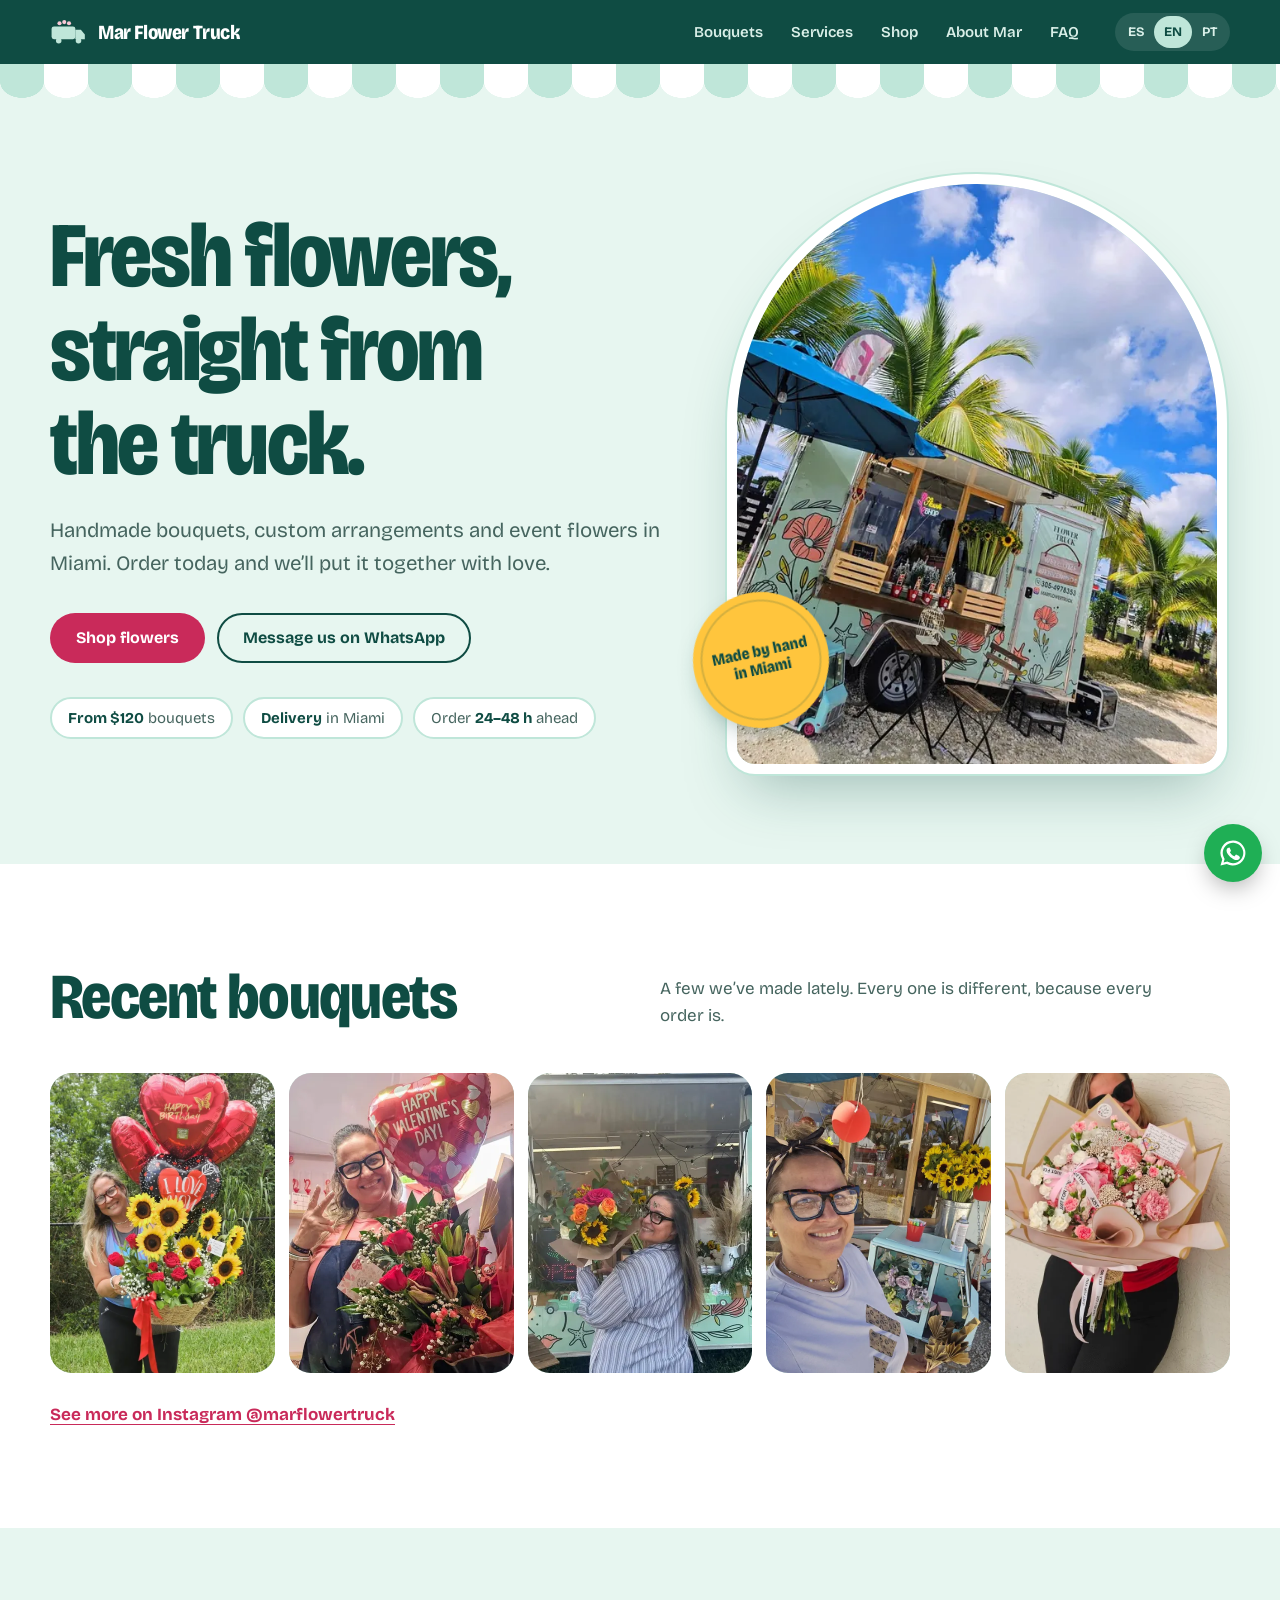
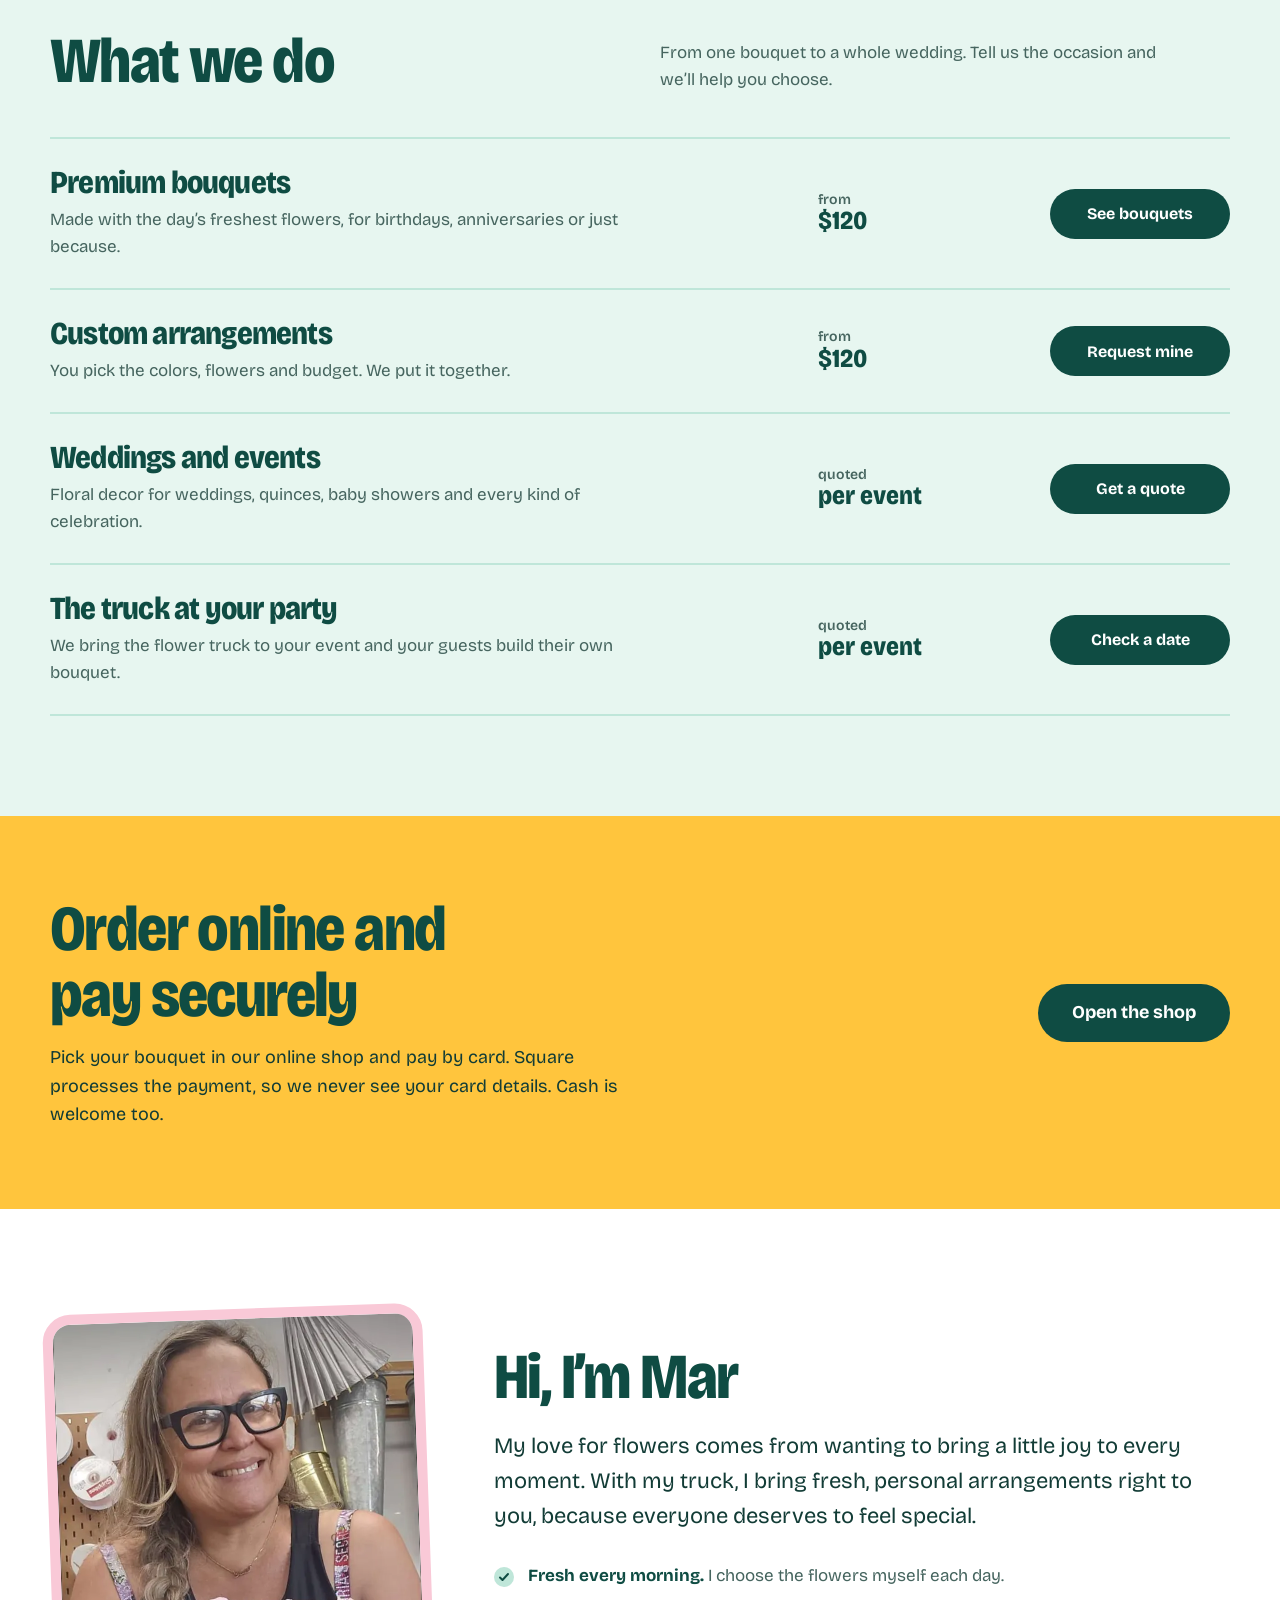
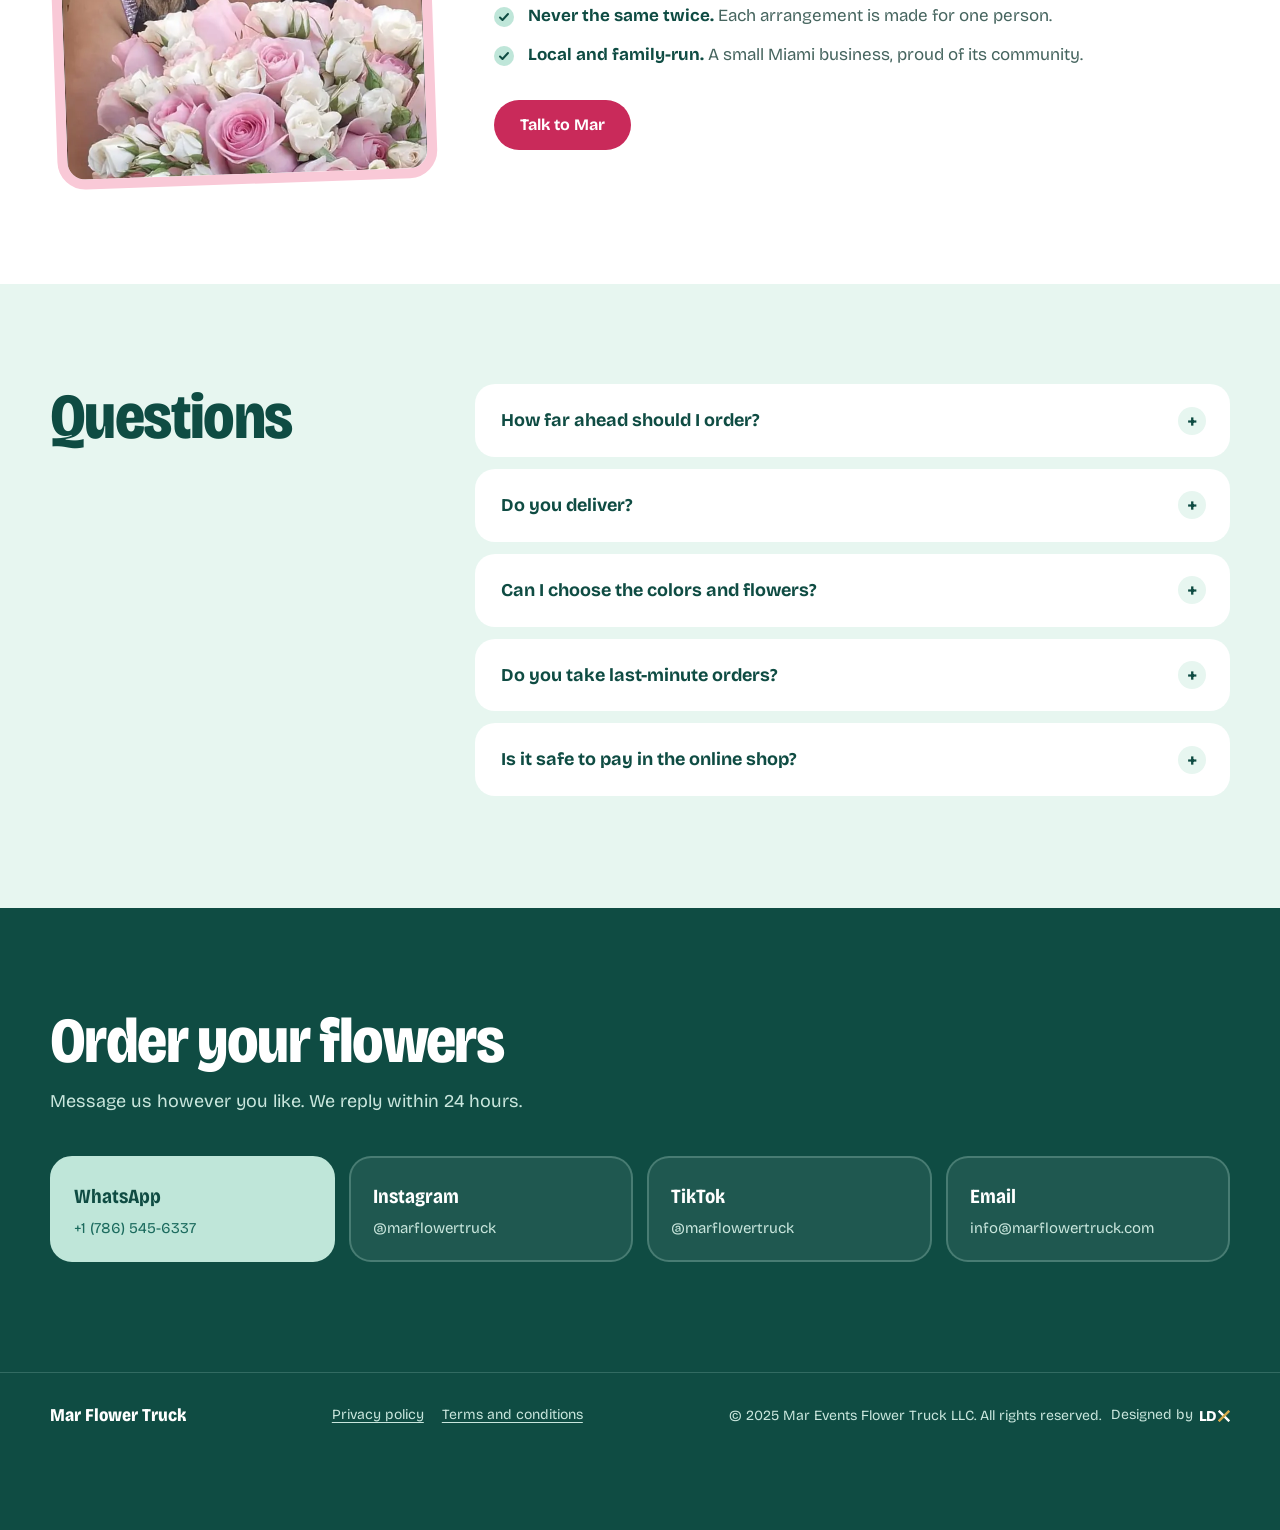
==== commit d21eb9c1: "Rediseño aprobado: pasa a la portada principal; /nuevo redirige a / Co-Authored-By: Claude Opus 5.5 " ====
--- a/index.html
+++ b/index.html
@@ -1,29 +1,20 @@
-<!DOCTYPE html>
+<!doctype html>
 <html lang="es">
 <head>
-<meta charset="UTF-8">
-<meta name="viewport" content="width=device-width, initial-scale=1.0">
-<meta http-equiv="X-Content-Type-Options" content="nosniff">
-<meta http-equiv="X-Frame-Options" content="SAMEORIGIN">
-<meta http-equiv="Referrer-Policy" content="strict-origin-when-cross-origin">
+<meta charset="utf-8">
+<meta name="viewport" content="width=device-width, initial-scale=1">
 <meta name="robots" content="index, follow">
-<title>Mar Flower Truck | Flores Frescas en Miami · Fresh Flowers · Flores Frescas</title>
-<meta name="description" content="Mar Flower Truck — Arreglos florales frescos en Miami. Bouquets personalizados, rosas premium, bodas y eventos. Entrega a domicilio. Fresh flower arrangements, custom bouquets & wedding flowers in Miami. Encomende flores frescas em Miami.">
-<meta name="keywords" content="flores miami, flower truck miami, arreglos florales miami, bouquets miami, rosas miami, flores para bodas miami, flower delivery miami, arreglos personalizados miami, flores frescas miami, floristería miami, wedding flowers miami, flores para eventos miami, flores para quinceañera miami, flores baratas miami, flower shop miami, fresh flowers miami, flores para regalo miami, ramos de flores miami">
-<meta property="og:title" content="Mar Flower Truck | Flores Frescas en Miami">
-<meta property="og:description" content="Bouquets artesanales, arreglos personalizados y flores frescas directo de nuestro flower truck. Entrega en Miami. Ordena por WhatsApp.">
-<meta property="og:image" content="https://www.marflowertruck.com/imagenes/mar.jpeg">
-<meta property="og:url" content="https://www.marflowertruck.com">
+<title>Mar Flower Truck | Flores frescas en Miami · Fresh Flowers</title>
+<meta name="description" content="Ramos hechos a mano, arreglos personalizados y flores para bodas y eventos en Miami, directo de nuestro flower truck. Entrega a domicilio. Fresh flowers and custom bouquets in Miami.">
+<link rel="canonical" href="https://www.marflowertruck.com/">
 <meta property="og:type" content="website">
+<meta property="og:site_name" content="Mar Flower Truck">
+<meta property="og:title" content="Mar Flower Truck | Flores frescas en Miami">
+<meta property="og:description" content="Ramos hechos a mano, arreglos personalizados y flores para eventos en Miami. Pide por WhatsApp o en nuestra tienda.">
+<meta property="og:url" content="https://www.marflowertruck.com/">
+<meta property="og:image" content="https://www.marflowertruck.com/img/og.jpg">
 <meta property="og:locale" content="es_US">
-<meta property="og:site_name" content="Mar Flower Truck">
 <meta name="twitter:card" content="summary_large_image">
-<meta name="twitter:title" content="Mar Flower Truck | Flores Frescas en Miami">
-<meta name="twitter:description" content="Bouquets artesanales y arreglos personalizados en Miami. ¡Ordena por WhatsApp!">
-<meta name="twitter:image" content="https://www.marflowertruck.com/imagenes/mar.jpeg">
-<link rel="canonical" href="https://www.marflowertruck.com">
-<link rel="icon" type="image/svg+xml" href="favicon.svg">
-<link rel="apple-touch-icon" href="favicon.svg">
 <script type="application/ld+json">
 {
   "@context": "https://schema.org",
@@ -56,587 +47,182 @@
   }
 }
 </script>
+<meta name="theme-color" content="#0F4C43">
+<link rel="icon" href="favicon.svg" type="image/svg+xml">
 <link rel="preconnect" href="https://fonts.googleapis.com">
 <link rel="preconnect" href="https://fonts.gstatic.com" crossorigin>
-<link href="https://fonts.googleapis.com/css2?family=Playfair+Display:ital,wght@0,400;0,600;1,400&family=Lato:wght@300;400;700&display=swap" rel="stylesheet">
-<style>
-  :root {
-    --cream: #FAF7F4; --rose: #E8C5B8; --rose-dark: #C99282;
-    --sage: #8FAF8C; --sage-dark: #5E8A5B; --brown: #6B4F3A;
-    --brown-light: #A47B5E; --text: #2E1F14; --text-soft: #7A5C48;
-    --white: #FFFFFF; --shadow: rgba(107,79,58,0.10);
-  }
-  * { margin:0; padding:0; box-sizing:border-box; }
-  html { scroll-behavior: smooth; }
-  body { font-family:'Lato',sans-serif; background:var(--cream); color:var(--text); }
-  nav { position:fixed; top:0; left:0; right:0; z-index:100; background:rgba(250,247,244,0.95); backdrop-filter:blur(8px); border-bottom:1px solid var(--rose); padding:0 2rem; display:flex; align-items:center; justify-content:space-between; height:70px; }
-  .nav-logo { display:flex; align-items:center; gap:10px; text-decoration:none; }
-  .nav-logo svg { width:42px; height:42px; }
-  .nav-logo-text { display:flex; flex-direction:column; line-height:1.1; }
-  .nav-logo-text span:first-child { font-family:'Playfair Display',serif; font-size:1.15rem; color:var(--brown); font-weight:600; }
-  .nav-logo-text span:last-child { font-size:0.65rem; letter-spacing:0.12em; color:var(--text-soft); text-transform:uppercase; }
-  .nav-links { display:flex; gap:1.8rem; align-items:center; }
-  .nav-links a { text-decoration:none; font-size:0.82rem; letter-spacing:0.08em; text-transform:uppercase; color:var(--text-soft); transition:color .2s; }
-  .nav-links a:hover { color:var(--brown); }
-  .nav-lang { background:none; border:1px solid var(--rose-dark); color:var(--brown); border-radius:20px; padding:4px 12px; cursor:pointer; font-size:0.75rem; letter-spacing:0.06em; font-family:'Lato',sans-serif; transition:all .2s; }
-  .nav-lang:hover { background:var(--rose); }
-  .nav-cta { background:var(--sage); color:white; border:none; border-radius:25px; padding:8px 20px; font-family:'Lato',sans-serif; font-size:0.8rem; letter-spacing:0.06em; cursor:pointer; text-decoration:none; transition:background .2s; text-transform:uppercase; }
-  .nav-cta:hover { background:var(--sage-dark); }
-  .hamburger { display:none; background:none; border:none; cursor:pointer; flex-direction:column; gap:5px; }
-  .hamburger span { display:block; width:22px; height:2px; background:var(--brown); border-radius:2px; transition:.3s; }
-  #hero { min-height:100vh; display:flex; align-items:center; justify-content:center; background:linear-gradient(160deg,#FAF7F4 0%,#F5EAE3 50%,#EDF4EC 100%); padding:100px 2rem 4rem; position:relative; overflow:hidden; }
-  .hero-petals { position:absolute; inset:0; pointer-events:none; overflow:hidden; }
-  .petal { position:absolute; border-radius:50% 0 50% 0; animation:floatPetal linear infinite; opacity:0.18; }
-  @keyframes floatPetal { 0% { transform:translateY(-40px) rotate(0deg); opacity:0; } 10% { opacity:0.18; } 90% { opacity:0.18; } 100% { transform:translateY(110vh) rotate(360deg); opacity:0; } }
-  .hero-inner { max-width:680px; text-align:center; position:relative; z-index:2; }
-  .hero-eyebrow { display:inline-block; font-size:0.72rem; letter-spacing:0.2em; text-transform:uppercase; color:var(--sage-dark); margin-bottom:1.2rem; border-bottom:1px solid var(--sage); padding-bottom:4px; }
-  .hero-title { font-family:'Playfair Display',serif; font-size:clamp(2.4rem,6vw,4rem); line-height:1.15; color:var(--brown); margin-bottom:1.2rem; }
-  .hero-title em { font-style:italic; color:var(--rose-dark); }
-  .hero-sub { font-size:1rem; color:var(--text-soft); line-height:1.75; max-width:480px; margin:0 auto 2.2rem; }
-  .hero-btns { display:flex; gap:1rem; justify-content:center; flex-wrap:wrap; }
-  .btn-primary { background:var(--brown); color:white; padding:14px 32px; border-radius:30px; text-decoration:none; font-size:0.85rem; letter-spacing:0.08em; text-transform:uppercase; transition:background .2s; font-weight:700; }
-  .btn-primary:hover { background:var(--text); }
-  .btn-outline { border:1.5px solid var(--brown); color:var(--brown); padding:14px 32px; border-radius:30px; text-decoration:none; font-size:0.85rem; letter-spacing:0.08em; text-transform:uppercase; transition:all .2s; font-weight:700; }
-  .btn-outline:hover { background:var(--brown); color:white; }
-  .hero-flowers { margin-top:3rem; display:flex; justify-content:center; }
-  .hero-flowers svg { width:min(340px,80vw); }
-  section { padding:5rem 2rem; }
-  .section-label { font-size:0.7rem; letter-spacing:0.22em; text-transform:uppercase; color:var(--sage-dark); margin-bottom:0.5rem; }
-  .section-title { font-family:'Playfair Display',serif; font-size:clamp(1.8rem,4vw,2.6rem); color:var(--brown); margin-bottom:1rem; }
-  .section-title em { font-style:italic; }
-  .section-sub { color:var(--text-soft); max-width:520px; line-height:1.7; }
-  .section-header { margin-bottom:3rem; }
-  #gallery { background:#F5EAE3; }
-  .gallery-grid { display:grid; grid-template-columns:repeat(auto-fill,minmax(240px,1fr)); gap:1rem; max-width:1100px; margin:0 auto; }
-  .gallery-card { border-radius:16px; overflow:hidden; position:relative; aspect-ratio:3/4; background:var(--rose); cursor:pointer; transition:transform .3s; }
-  .gallery-card:hover { transform:scale(1.02); }
-  .gallery-placeholder { width:100%; height:100%; display:flex; flex-direction:column; align-items:center; justify-content:center; gap:0.8rem; background:linear-gradient(135deg,var(--rose) 0%,var(--rose-dark) 100%); }
-  .gallery-placeholder span { font-size:2.5rem; }
-  .gallery-placeholder p { font-family:'Playfair Display',serif; font-style:italic; color:white; font-size:0.9rem; }
-  .gallery-overlay { position:absolute; inset:0; background:rgba(107,79,58,0); transition:background .3s; display:flex; align-items:flex-end; padding:1rem; }
-  .gallery-card:hover .gallery-overlay { background:rgba(107,79,58,0.35); }
-  .gallery-tag { background:white; color:var(--brown); border-radius:20px; padding:4px 14px; font-size:0.75rem; letter-spacing:0.06em; opacity:0; transition:opacity .3s; text-transform:uppercase; }
-  .gallery-card:hover .gallery-tag { opacity:1; }
-  #services { background:var(--cream); }
-  #services .section-header { text-align:center; display:flex; flex-direction:column; align-items:center; }
-  #services .section-sub { text-align:center; }
-  .services-grid { display:grid; grid-template-columns:repeat(auto-fill,minmax(270px,1fr)); gap:1.5rem; max-width:1100px; margin:0 auto; }
-  .service-card { background:white; border-radius:20px; padding:2rem 1.8rem; border:1px solid rgba(232,197,184,0.5); transition:box-shadow .3s,transform .3s; }
-  .service-card:hover { box-shadow:0 12px 40px var(--shadow); transform:translateY(-4px); }
-  .service-icon { font-size:2.2rem; margin-bottom:1rem; }
-  .service-name { font-family:'Playfair Display',serif; font-size:1.3rem; color:var(--brown); margin-bottom:0.5rem; }
-  .service-desc { color:var(--text-soft); font-size:0.9rem; line-height:1.65; margin-bottom:1.2rem; }
-  .service-price { font-size:1.5rem; color:var(--sage-dark); font-weight:700; margin-bottom:1rem; }
-  .service-price span { font-size:0.8rem; color:var(--text-soft); font-weight:400; }
-  .service-btn { display:inline-block; background:var(--rose); color:var(--brown); border-radius:25px; padding:8px 22px; font-size:0.8rem; text-decoration:none; letter-spacing:0.06em; text-transform:uppercase; font-weight:700; transition:background .2s; }
-  .service-btn:hover { background:var(--rose-dark); color:white; }
-  #shop { background:#EDF4EC; }
-  .shop-cta-wrap { text-align:center; max-width:580px; margin:0 auto; background:white; border-radius:24px; padding:3rem 2rem; border:1px solid rgba(143,175,140,0.4); }
-  .shop-cta-flowers { font-size:3rem; margin-bottom:1rem; }
-  .shop-cta-title { font-family:'Playfair Display',serif; font-size:1.6rem; color:var(--brown); margin-bottom:0.8rem; }
-  .shop-cta-title em { font-style:italic; color:var(--rose-dark); }
-  .shop-cta-sub { color:var(--text-soft); margin-bottom:2rem; line-height:1.7; font-size:0.9rem; }
-  .shop-cta-btn { display:inline-block; background:var(--brown); color:white; padding:16px 40px; border-radius:30px; text-decoration:none; font-size:0.95rem; letter-spacing:0.08em; text-transform:uppercase; font-weight:700; transition:background .2s,transform .2s; }
-  .shop-cta-btn:hover { background:var(--text); transform:scale(1.03); }
-  .shop-trust { display:flex; justify-content:center; gap:1.5rem; flex-wrap:wrap; margin-top:1.5rem; }
-  .shop-trust span { font-size:0.75rem; color:var(--text-soft); }
-  #about { background:var(--cream); }
-  .about-inner { max-width:1000px; margin:0 auto; display:grid; grid-template-columns:1fr 1fr; gap:4rem; align-items:center; }
-  .about-img-wrap { position:relative; }
-  .about-img-box { border-radius:24px; overflow:hidden; aspect-ratio:4/5; background:linear-gradient(135deg,var(--rose) 0%,var(--sage) 100%); display:flex; align-items:center; justify-content:center; }
-  .about-img-box img { width:100%; height:100%; object-fit:cover; object-position:center top; display:block; border-radius:24px; }
-  .about-accent { position:absolute; bottom:-20px; right:-20px; background:var(--sage); color:white; border-radius:16px; padding:1rem 1.4rem; font-family:'Playfair Display',serif; font-size:1rem; text-align:center; line-height:1.3; box-shadow:0 8px 24px var(--shadow); }
-  .about-accent strong { font-size:1.8rem; display:block; }
-  .about-text .section-sub { margin-bottom:1.5rem; }
-  .about-values { display:flex; flex-direction:column; gap:0.8rem; margin-top:1.5rem; }
-  .about-val { display:flex; gap:0.8rem; align-items:flex-start; }
-  .about-val-dot { width:8px; height:8px; background:var(--rose-dark); border-radius:50%; flex-shrink:0; margin-top:6px; }
-  .about-val p { color:var(--text-soft); font-size:0.9rem; line-height:1.6; }
-  #faq { background:#F5EAE3; }
-  .faq-inner { max-width:720px; margin:0 auto; }
-  .faq-item { border-bottom:1px solid rgba(232,197,184,0.8); padding:1.2rem 0; }
-  .faq-q { display:flex; justify-content:space-between; align-items:center; cursor:pointer; gap:1rem; }
-  .faq-q h3 { font-family:'Playfair Display',serif; font-size:1.05rem; color:var(--brown); font-weight:400; }
-  .faq-icon { width:26px; height:26px; border-radius:50%; background:var(--rose); color:var(--brown); display:flex; align-items:center; justify-content:center; font-size:1.1rem; flex-shrink:0; transition:background .2s,transform .3s; }
-  .faq-item.open .faq-icon { background:var(--brown); color:white; transform:rotate(45deg); }
-  .faq-a { max-height:0; overflow:hidden; transition:max-height .35s ease,padding .3s; }
-  .faq-item.open .faq-a { max-height:200px; padding-top:0.8rem; }
-  .faq-a p { color:var(--text-soft); line-height:1.75; font-size:0.92rem; }
-  #contact { background:var(--cream); }
-  .contact-links { display:flex; flex-direction:column; gap:1rem; }
-  .contact-link { display:flex; align-items:center; gap:1rem; text-decoration:none; color:var(--text-soft); transition:color .2s; }
-  .contact-link:hover { color:var(--brown); }
-  .contact-link-icon { width:44px; height:44px; border-radius:50%; display:flex; align-items:center; justify-content:center; font-size:1.2rem; flex-shrink:0; }
-  .contact-link-icon.wa { background:#DCF8C6; }
-  .contact-link-icon.ig { background:#F5E0F5; }
-  .contact-link-icon.em { background:#E0EAF8; }
-  .contact-link p { font-size:0.8rem; color:var(--text-soft); margin-bottom:2px; text-transform:uppercase; letter-spacing:0.07em; }
-  .contact-link strong { font-size:0.95rem; color:var(--brown); }
-  footer { background:var(--brown); color:rgba(255,255,255,0.85); padding:3rem 2rem; text-align:center; }
-  .footer-logo { font-family:'Playfair Display',serif; font-size:1.6rem; color:var(--rose); margin-bottom:0.5rem; }
-  .footer-logo em { font-style:italic; }
-  .footer-tagline { font-size:0.8rem; letter-spacing:0.12em; text-transform:uppercase; opacity:0.6; margin-bottom:1.8rem; }
-  .footer-links { display:flex; justify-content:center; gap:2rem; flex-wrap:wrap; margin-bottom:1.5rem; }
-  .footer-links a { color:rgba(255,255,255,0.7); text-decoration:none; font-size:0.8rem; letter-spacing:0.06em; text-transform:uppercase; }
-  .footer-links a:hover { color:var(--rose); }
-  .footer-social { display:flex; justify-content:center; gap:1rem; margin-bottom:1.8rem; }
-  .footer-social a { width:38px; height:38px; border-radius:50%; border:1px solid rgba(255,255,255,0.3); display:flex; align-items:center; justify-content:center; font-size:1rem; text-decoration:none; color:white; transition:background .2s; }
-  .footer-social a:hover { background:rgba(255,255,255,0.15); }
-  .footer-copy { font-size:0.75rem; opacity:0.45; }
-  .wa-float { position:fixed; bottom:28px; right:28px; z-index:200; width:58px; height:58px; border-radius:50%; background:#25D366; color:white; display:flex; align-items:center; justify-content:center; box-shadow:0 6px 24px rgba(0,0,0,0.25); text-decoration:none; transition:transform .2s,box-shadow .2s; }
-  .wa-float svg { width:28px; height:28px; fill:white; }
-  .wa-float:hover { transform:scale(1.08); box-shadow:0 10px 32px rgba(0,0,0,0.3); }
-  .wa-tooltip { position:absolute; right:68px; background:white; color:var(--text); border-radius:10px; padding:6px 12px; font-size:0.78rem; white-space:nowrap; box-shadow:0 4px 16px rgba(0,0,0,0.12); pointer-events:none; opacity:0; transition:opacity .2s; }
-  .wa-float:hover .wa-tooltip { opacity:1; }
-  @media(max-width:1024px) { .about-inner { gap:2.5rem; } .services-grid { grid-template-columns:repeat(2,1fr); } }
-  @media(max-width:768px) {
-    nav { padding:0 1rem; }
-    .nav-links { display:none; position:fixed; top:70px; left:0; right:0; background:var(--cream); flex-direction:column; padding:1.5rem; border-bottom:1px solid var(--rose); gap:1rem; z-index:99; }
-    .nav-links.open { display:flex; }
-    .hamburger { display:flex; }
-    #hero { padding:90px 1.2rem 3rem; }
-    .hero-title { font-size:clamp(2rem,8vw,3rem); }
-    .gallery-grid { grid-template-columns:repeat(2,1fr); }
-    .services-grid { grid-template-columns:1fr; max-width:480px; }
-    .about-inner { grid-template-columns:1fr; gap:3rem; }
-    .about-img-wrap { max-width:360px; margin:0 auto; width:100%; }
-    .about-accent { bottom:-10px; right:10px; font-size:0.85rem; padding:0.8rem 1rem; }
-    .about-accent strong { font-size:1.4rem; }
-    section { padding:3.5rem 1.2rem; }
-  }
-  @media(max-width:480px) {
-    .hero-title { font-size:2rem; }
-    .section-title { font-size:1.7rem; }
-    .gallery-grid { grid-template-columns:1fr; }
-    .hero-btns { flex-direction:column; align-items:center; }
-    .btn-primary,.btn-outline { width:100%; max-width:280px; text-align:center; }
-    .nav-logo-text span:first-child { font-size:1rem; }
-    .footer-links { gap:1rem; }
-    .wa-float { bottom:16px; right:16px; width:50px; height:50px; }
-  }
-  [data-lang="en"] { display:none; }
-  [data-lang="pt"] { display:none; }
-  body.lang-en [data-lang="es"] { display:none; }
-  body.lang-en [data-lang="en"] { display:block; }
-  body.lang-en span[data-lang="en"] { display:inline; }
-  body.lang-en span[data-lang="es"] { display:none; }
-  body.lang-pt [data-lang="es"] { display:none; }
-  body.lang-pt [data-lang="pt"] { display:block; }
-  body.lang-pt span[data-lang="pt"] { display:inline; }
-  body.lang-pt span[data-lang="es"] { display:none; }
-</style>
+<link rel="stylesheet" href="https://fonts.googleapis.com/css2?family=Bricolage+Grotesque:opsz,wdth,wght@12..96,75..100,400..800&display=swap">
+<link rel="stylesheet" href="style.css?v=4">
+<link rel="preload" as="image" href="img/truck-1000.webp" imagesrcset="img/truck-600.webp 600w, img/truck-1000.webp 1000w" imagesizes="(max-width: 860px) 90vw, 520px">
 </head>
 <body>
-<nav>
-  <a href="#hero" class="nav-logo">
-    <svg viewBox="0 0 80 80" fill="none" xmlns="http://www.w3.org/2000/svg">
-      <rect x="8" y="32" width="44" height="24" rx="5" fill="#8FAF8C"/>
-      <rect x="52" y="38" width="20" height="18" rx="4" fill="#6B4F3A"/>
-      <rect x="55" y="41" width="12" height="9" rx="2" fill="#C8E6FA"/>
-      <circle cx="20" cy="58" r="7" fill="#6B4F3A"/><circle cx="20" cy="58" r="3.5" fill="#FAF7F4"/>
-      <circle cx="58" cy="58" r="7" fill="#6B4F3A"/><circle cx="58" cy="58" r="3.5" fill="#FAF7F4"/>
-      <circle cx="20" cy="26" r="5" fill="#E8C5B8"/><circle cx="20" cy="16" r="4" fill="#C99282"/>
-      <circle cx="30" cy="22" r="5" fill="#E8C5B8"/><circle cx="40" cy="18" r="4" fill="#8FAF8C"/>
-      <circle cx="34" cy="14" r="3" fill="#C99282"/>
-      <line x1="20" y1="31" x2="20" y2="26" stroke="#5E8A5B" stroke-width="1.5"/>
-      <line x1="30" y1="31" x2="30" y2="22" stroke="#5E8A5B" stroke-width="1.5"/>
-      <line x1="40" y1="31" x2="40" y2="18" stroke="#5E8A5B" stroke-width="1.5"/>
-    </svg>
-    <div class="nav-logo-text"><span>Mar Flower Truck</span><span>Fresh Flowers</span></div>
-  </a>
-  <div class="nav-links" id="navLinks">
-    <a href="#gallery"><span data-lang="es">Galería</span><span data-lang="en">Gallery</span><span data-lang="pt">Galeria</span></a>
-    <a href="#services"><span data-lang="es">Servicios</span><span data-lang="en">Services</span><span data-lang="pt">Serviços</span></a>
-    <a href="#shop"><span data-lang="es">Tienda</span><span data-lang="en">Shop</span><span data-lang="pt">Loja</span></a>
-    <a href="#about"><span data-lang="es">Sobre</span><span data-lang="en">About</span><span data-lang="pt">Sobre</span></a>
-    <a href="#faq">FAQ</a>
-    <a href="#contact"><span data-lang="es">Contacto</span><span data-lang="en">Contact</span><span data-lang="pt">Contato</span></a>
-    <button class="nav-lang" onclick="toggleLang()" id="langBtn">EN</button>
-    <a href="#shop" class="nav-cta"><span data-lang="es">Ordenar</span><span data-lang="en">Order Now</span><span data-lang="pt">Pedir</span></a>
-  </div>
-  <button class="hamburger" onclick="toggleNav()" aria-label="Menu"><span></span><span></span><span></span></button>
-</nav>
-
-<section id="hero">
-  <div class="hero-petals" id="petals"></div>
-  <div class="hero-inner">
-    <p class="hero-eyebrow">
-      <span data-lang="es">✦ Flores frescas con amor</span>
-      <span data-lang="en">✦ Fresh flowers with love</span>
-      <span data-lang="pt">✦ Flores frescas com amor</span>
-    </p>
-    <h1 class="hero-title">
-      <span data-lang="es">Lleva la belleza<br>de las flores<br><em>a tu vida</em></span>
-      <span data-lang="en">Bring the beauty<br>of flowers<br><em>into your life</em></span>
-      <span data-lang="pt">Leve a beleza<br>das flores<br><em>à sua vida</em></span>
-    </h1>
-    <p class="hero-sub">
-      <span data-lang="es">Bouquets artesanales, arreglos personalizados y flores frescas directo de nuestro flower truck. Para cada momento especial.</span>
-      <span data-lang="en">Handcrafted bouquets, custom arrangements and fresh flowers straight from our flower truck. For every special moment.</span>
-      <span data-lang="pt">Buquês artesanais, arranjos personalizados e flores frescas direto do nosso flower truck. Para cada momento especial.</span>
-    </p>
-    <div class="hero-btns">
-      <a href="#shop" class="btn-primary"><span data-lang="es">Ver tienda</span><span data-lang="en">Shop now</span><span data-lang="pt">Ver loja</span></a>
-      <a href="#contact" class="btn-outline"><span data-lang="es">Contáctanos</span><span data-lang="en">Contact us</span><span data-lang="pt">Contate-nos</span></a>
-    </div>
-    <div class="hero-flowers">
-      <svg viewBox="0 0 340 180" fill="none" xmlns="http://www.w3.org/2000/svg">
-        <line x1="170" y1="175" x2="140" y2="120" stroke="#5E8A5B" stroke-width="2.5" stroke-linecap="round"/>
-        <line x1="170" y1="175" x2="165" y2="110" stroke="#5E8A5B" stroke-width="2.5" stroke-linecap="round"/>
-        <line x1="170" y1="175" x2="195" y2="115" stroke="#5E8A5B" stroke-width="2.5" stroke-linecap="round"/>
-        <line x1="170" y1="175" x2="120" y2="130" stroke="#8FAF8C" stroke-width="2" stroke-linecap="round"/>
-        <line x1="170" y1="175" x2="215" y2="128" stroke="#8FAF8C" stroke-width="2" stroke-linecap="round"/>
-        <line x1="170" y1="175" x2="100" y2="140" stroke="#5E8A5B" stroke-width="1.5" stroke-linecap="round"/>
-        <line x1="170" y1="175" x2="240" y2="138" stroke="#5E8A5B" stroke-width="1.5" stroke-linecap="round"/>
-        <ellipse cx="150" cy="145" rx="10" ry="5" fill="#8FAF8C" transform="rotate(-30 150 145)"/>
-        <ellipse cx="188" cy="142" rx="10" ry="5" fill="#8FAF8C" transform="rotate(30 188 142)"/>
-        <circle cx="120" cy="125" r="18" fill="#E8C5B8" opacity="0.9"/>
-        <circle cx="108" cy="116" r="11" fill="#E8C5B8"/><circle cx="132" cy="113" r="11" fill="#C99282"/>
-        <circle cx="120" cy="108" r="11" fill="#E8C5B8"/><circle cx="120" cy="125" r="7" fill="#C99282"/>
-        <circle cx="165" cy="100" r="20" fill="#C99282" opacity="0.9"/>
-        <circle cx="152" cy="90" r="12" fill="#C99282"/><circle cx="178" cy="89" r="12" fill="#E8C5B8"/>
-        <circle cx="165" cy="85" r="12" fill="#C99282"/><circle cx="152" cy="110" r="12" fill="#E8C5B8"/>
-        <circle cx="178" cy="110" r="12" fill="#C99282"/><circle cx="165" cy="100" r="9" fill="#FAF7F4"/>
-        <circle cx="210" cy="118" r="18" fill="#8FAF8C" opacity="0.85"/>
-        <circle cx="198" cy="109" r="11" fill="#8FAF8C"/><circle cx="222" cy="108" r="11" fill="#5E8A5B"/>
-        <circle cx="210" cy="103" r="11" fill="#8FAF8C"/><circle cx="210" cy="118" r="7" fill="#5E8A5B"/>
-        <circle cx="100" cy="135" r="10" fill="#E8C5B8"/><circle cx="100" cy="135" r="5" fill="#C99282"/>
-        <circle cx="240" cy="130" r="10" fill="#C99282"/><circle cx="240" cy="130" r="5" fill="#E8C5B8"/>
-        <circle cx="135" cy="95" r="4" fill="#8FAF8C"/><circle cx="195" cy="88" r="4" fill="#E8C5B8"/>
-        <circle cx="155" cy="78" r="3" fill="#C99282"/><circle cx="175" cy="75" r="3" fill="#8FAF8C"/>
-        <path d="M130 165 Q170 158 210 165 L200 178 Q170 183 140 178 Z" fill="#E8C5B8" opacity="0.8"/>
-        <path d="M138 168 Q170 162 202 168 L198 175 Q170 179 142 175 Z" fill="#C99282" opacity="0.5"/>
-      </svg>
-    </div>
-  </div>
-</section>
-
-<section id="gallery">
-  <div class="section-header" style="text-align:center;">
-    <p class="section-label"><span data-lang="es">Nuestra galería</span><span data-lang="en">Our gallery</span><span data-lang="pt">Nossa galeria</span></p>
-    <h2 class="section-title">
-      <span data-lang="es">Cada arreglo es<br><em>una obra de arte</em></span>
-      <span data-lang="en">Every arrangement<br><em>is a work of art</em></span>
-      <span data-lang="pt">Cada arranjo é<br><em>uma obra de arte</em></span>
-    </h2>
-  </div>
-  <div class="gallery-grid">
-    <div class="gallery-card"><img src="imagenes/arreglosflores1.jpeg" alt="Bouquet - Mar Flower Truck" style="width:100%;height:100%;object-fit:cover;display:block;"><div class="gallery-overlay"><span class="gallery-tag">Bouquet</span></div></div>
-    <div class="gallery-card"><img src="imagenes/arreglosflores2.jpeg" alt="Arreglo - Mar Flower Truck" style="width:100%;height:100%;object-fit:cover;display:block;"><div class="gallery-overlay"><span class="gallery-tag" data-lang="es">Arreglo</span><span class="gallery-tag" data-lang="en" style="display:none">Arrangement</span></div></div>
-    <div class="gallery-card"><img src="imagenes/arreglosflores3.jpeg" alt="Rosas premium - Mar Flower Truck" style="width:100%;height:100%;object-fit:cover;display:block;"><div class="gallery-overlay"><span class="gallery-tag">Rosas / Roses</span></div></div>
-    <div class="gallery-card"><img src="imagenes/arreglosflores4.jpeg" alt="Bodas y eventos - Mar Flower Truck" style="width:100%;height:100%;object-fit:cover;display:block;"><div class="gallery-overlay"><span class="gallery-tag" data-lang="es">Eventos</span><span class="gallery-tag" data-lang="en" style="display:none">Events</span></div></div>
-    <div class="gallery-card"><img src="imagenes/arreglosflores5.jpeg" alt="Mix - Mar Flower Truck" style="width:100%;height:100%;object-fit:cover;display:block;"><div class="gallery-overlay"><span class="gallery-tag">Mix</span></div></div>
-    <div class="gallery-card"><div class="gallery-placeholder" style="background:linear-gradient(135deg,#5E8A5B 0%,#8FAF8C 100%)"><span>🌺</span><p data-lang="es">Floral especial</p><p data-lang="en" style="display:none">Special floral</p><p data-lang="pt" style="display:none">Floral especial</p></div><div class="gallery-overlay"><span class="gallery-tag" data-lang="es">Especial</span><span class="gallery-tag" data-lang="en" style="display:none">Special</span></div></div>
-  </div>
-  <p style="text-align:center;margin-top:2rem;color:var(--text-soft);font-size:0.85rem;">
-    <span data-lang="es">📸 Síguenos en Instagram: </span><span data-lang="en">📸 Follow us on Instagram: </span><span data-lang="pt">📸 Siga-nos no Instagram: </span>
-    <a href="https://www.instagram.com/marflowertruck" target="_blank" style="color:var(--sage-dark);font-weight:700;">@marflowertruck</a>
-  </p>
-</section>
-
-<section id="services">
-  <div class="section-header">
-    <p class="section-label"><span data-lang="es">Lo que ofrecemos</span><span data-lang="en">What we offer</span><span data-lang="pt">O que oferecemos</span></p>
-    <h2 class="section-title"><span data-lang="es">Nuestros <em>servicios</em></span><span data-lang="en">Our <em>services</em></span><span data-lang="pt">Nossos <em>serviços</em></span></h2>
-    <p class="section-sub">
-      <span data-lang="es">Cada ocasión merece flores perfectas. Personalizamos cada arreglo con amor y dedicación.</span>
-      <span data-lang="en">Every occasion deserves perfect flowers. We personalize each arrangement with love and dedication.</span>
-      <span data-lang="pt">Cada ocasião merece flores perfeitas. Personalizamos cada arranjo com amor e dedicação.</span>
-    </p>
-  </div>
-  <div class="services-grid">
-    <div class="service-card">
-      <div class="service-icon">💐</div>
-      <h3 class="service-name"><span data-lang="es">Bouquets Premium</span><span data-lang="en">Premium Bouquets</span><span data-lang="pt">Buquês Premium</span></h3>
-      <p class="service-desc"><span data-lang="es">Bouquets artesanales hechos con las flores más frescas, perfectos para cualquier ocasión especial.</span><span data-lang="en">Handcrafted bouquets made with the freshest flowers, perfect for any special occasion.</span><span data-lang="pt">Buquês artesanais feitos com as flores mais frescas, perfeitos para qualquer ocasião especial.</span></p>
-      <div class="service-price">$120 <span data-lang="es">desde</span><span data-lang="en">starting</span><span data-lang="pt">a partir de</span></div>
-      <a href="#shop" class="service-btn"><span data-lang="es">Ver opciones</span><span data-lang="en">See options</span><span data-lang="pt">Ver opções</span></a>
-    </div>
-    <div class="service-card">
-      <div class="service-icon">🌹</div>
-      <h3 class="service-name"><span data-lang="es">Arreglos personalizados</span><span data-lang="en">Custom arrangements</span><span data-lang="pt">Arranjos personalizados</span></h3>
-      <p class="service-desc"><span data-lang="es">Diseñamos el arreglo de tus sueños según tus colores, flores favoritas y presupuesto.</span><span data-lang="en">We design the arrangement of your dreams based on your colors, favorite flowers and budget.</span><span data-lang="pt">Criamos o arranjo dos seus sonhos de acordo com suas cores, flores favoritas e orçamento.</span></p>
-      <div class="service-price">$120 <span data-lang="es">desde</span><span data-lang="en">starting</span><span data-lang="pt">a partir de</span></div>
-      <a href="#contact" class="service-btn"><span data-lang="es">Solicitar</span><span data-lang="en">Request</span><span data-lang="pt">Solicitar</span></a>
-    </div>
-    <div class="service-card">
-      <div class="service-icon">🎊</div>
-      <h3 class="service-name"><span data-lang="es">Bodas y eventos</span><span data-lang="en">Weddings & events</span><span data-lang="pt">Casamentos & eventos</span></h3>
-      <p class="service-desc"><span data-lang="es">Decoración floral completa para tu boda, quinces, baby shower o cualquier celebración especial.</span><span data-lang="en">Complete floral decoration for your wedding, quinces, baby shower or any special celebration.</span><span data-lang="pt">Decoração floral completa para seu casamento, quinze anos, baby shower ou qualquer celebração especial.</span></p>
-      <div class="service-price"><span data-lang="es">Consultar</span><span data-lang="en">Inquire</span><span data-lang="pt">Consultar</span></div>
-      <a href="#contact" class="service-btn"><span data-lang="es">Pedir cotización</span><span data-lang="en">Get a quote</span><span data-lang="pt">Pedir orçamento</span></a>
-    </div>
-    <div class="service-card">
-      <div class="service-icon">🚚</div>
-      <h3 class="service-name"><span data-lang="es">Flower truck pop-up</span><span data-lang="en">Flower truck pop-up</span><span data-lang="pt">Flower truck pop-up</span></h3>
-      <p class="service-desc"><span data-lang="es">¡Lleva nuestro flower truck a tu evento! Tus invitados escogen y crean su propio bouquet.</span><span data-lang="en">Bring our flower truck to your event! Your guests pick and create their own bouquet.</span><span data-lang="pt">Leve nosso flower truck ao seu evento! Seus convidados escolhem e criam seu próprio buquê.</span></p>
-      <div class="service-price"><span data-lang="es">Consultar</span><span data-lang="en">Inquire</span><span data-lang="pt">Consultar</span></div>
-      <a href="#contact" class="service-btn"><span data-lang="es">Más info</span><span data-lang="en">More info</span><span data-lang="pt">Mais info</span></a>
-    </div>
-  </div>
-</section>
-
-<section id="shop" style="background:#EDF4EC;">
-  <div class="section-header" style="text-align:center;">
-    <p class="section-label"><span data-lang="es">Tienda online</span><span data-lang="en">Online shop</span><span data-lang="pt">Loja online</span></p>
-    <h2 class="section-title"><span data-lang="es">Ordena tus flores <em>aquí</em></span><span data-lang="en">Order your flowers <em>here</em></span><span data-lang="pt">Peça suas flores <em>aqui</em></span></h2>
-    <p class="section-sub" style="margin:0 auto 2rem;">
-      <span data-lang="es">Pago 100% seguro. Tu tarjeta es procesada por Square — nosotros nunca vemos tus datos.</span>
-      <span data-lang="en">100% secure payment. Your card is processed by Square — we never see your data.</span>
-      <span data-lang="pt">Pagamento 100% seguro. Seu cartão é processado pelo Square — nunca vemos seus dados.</span>
-    </p>
-  </div>
-  <div class="shop-cta-wrap">
-    <div class="shop-cta-flowers">🌸🌿🌸</div>
-    <h3 class="shop-cta-title">
-      <span data-lang="es">Flores frescas,<br><em>listas para ti</em></span>
-      <span data-lang="en">Fresh flowers,<br><em>ready for you</em></span>
-      <span data-lang="pt">Flores frescas,<br><em>prontas para você</em></span>
-    </h3>
-    <p class="shop-cta-sub">
-      <span data-lang="es">Explora todos nuestros arreglos, elige el que más te guste y paga de forma segura. Actualizamos la tienda constantemente con flores nuevas.</span>
-      <span data-lang="en">Browse all our arrangements, pick your favorite and pay securely. We constantly update the shop with new flowers.</span>
-      <span data-lang="pt">Explore todos os nossos arranjos, escolha o seu favorito e pague com segurança. Atualizamos a loja constantemente com flores novas.</span>
-    </p>
-    <a href="https://mar-flower-truck.square.site" target="_blank" class="shop-cta-btn">
-      <span data-lang="es">🛒 Ver tienda completa</span>
-      <span data-lang="en">🛒 Browse full shop</span>
-      <span data-lang="pt">🛒 Ver loja completa</span>
+<a class="skip" href="#main" data-en="Skip to content" data-pt="Pular para o conteúdo">Saltar al contenido</a>
+
+<header class="top">
+  <div class="wrap top-in">
+    <a class="brand" href="#main" aria-label="Mar Flower Truck">
+      <svg class="brand-ic" viewBox="0 0 48 32" aria-hidden="true"><rect x="2" y="9" width="30" height="16" rx="3"/><path d="M32 13h7l5 6v6H32z"/><circle cx="11" cy="27" r="3.5"/><circle cx="36" cy="27" r="3.5"/><circle cx="12" cy="5" r="2.6"/><circle cx="18" cy="3.5" r="2.6"/><circle cx="24" cy="5" r="2.6"/></svg>
+      <span>Mar Flower Truck</span>
     </a>
-    <div class="shop-trust">
-      <span>🔒 <span data-lang="es">Pago seguro</span><span data-lang="en">Secure payment</span><span data-lang="pt">Pagamento seguro</span></span>
-      <span>💳 <span data-lang="es">Tarjeta o efectivo</span><span data-lang="en">Card or cash</span><span data-lang="pt">Cartão ou dinheiro</span></span>
-      <span>✅ <span data-lang="es">Sin mensualidad</span><span data-lang="en">No monthly fee</span><span data-lang="pt">Sem mensalidade</span></span>
-    </div>
-  </div>
-</section>
-
-<section id="about">
-  <div class="about-inner">
-    <div class="about-img-wrap">
-      <div class="about-img-box"><img src="imagenes/mar.jpeg" alt="Mar - Fundadora de Mar Flower Truck"></div>
-      <div class="about-accent">
-        <strong>❤️</strong>
-        <span data-lang="es">Hecho con amor</span><span data-lang="en">Made with love</span><span data-lang="pt">Feito com amor</span>
+    <nav class="menu" aria-label="Menú" data-en-aria="Menu" data-pt-aria="Menu">
+      <a href="#ramos" data-en="Bouquets" data-pt="Buquês">Ramos</a>
+      <a href="#servicios" data-en="Services" data-pt="Serviços">Servicios</a>
+      <a href="#tienda" data-en="Shop" data-pt="Loja">Tienda</a>
+      <a href="#mar" data-en="About Mar" data-pt="Sobre a Mar">Sobre Mar</a>
+      <a href="#preguntas" data-en="FAQ" data-pt="Perguntas">Preguntas</a>
+    </nav>
+    <div class="langs" role="group" aria-label="Idioma" data-en-aria="Language" data-pt-aria="Idioma">
+      <button type="button" data-set-lang="es" aria-pressed="true">ES</button>
+      <button type="button" data-set-lang="en" aria-pressed="false">EN</button>
+      <button type="button" data-set-lang="pt" aria-pressed="false">PT</button>
+    </div>
+  </div>
+  <div class="awning" aria-hidden="true"></div>
+</header>
+
+<main id="main">
+
+<section class="hero">
+  <div class="wrap hero-in">
+    <div class="hero-txt">
+      <h1 data-en="Fresh flowers, straight from the truck." data-pt="Flores frescas, direto do truck.">Flores frescas, directo del truck.</h1>
+      <p class="lead" data-en="Handmade bouquets, custom arrangements and event flowers in Miami. Order today and we’ll put it together with love." data-pt="Buquês feitos à mão, arranjos do seu jeito e flores para eventos em Miami. Peça hoje e montamos com carinho.">Ramos hechos a mano, arreglos a tu gusto y flores para tus eventos en Miami. Pide hoy y te lo preparamos con cariño.</p>
+      <div class="ctas">
+        <a class="btn btn-pink" href="https://mar-flower-truck.square.site" target="_blank" rel="noopener" data-en="Shop flowers" data-pt="Ver a loja">Ver la tienda</a>
+        <a class="btn btn-line" href="https://wa.me/17865456337?text=Hola%20Mar%2C%20me%20interesa%20ordenar%20flores" target="_blank" rel="noopener" data-en="Message us on WhatsApp" data-pt="Falar no WhatsApp">Escribir por WhatsApp</a>
       </div>
-    </div>
-    <div class="about-text">
-      <p class="section-label"><span data-lang="es">Sobre</span><span data-lang="en">About</span><span data-lang="pt">Sobre</span></p>
-      <h2 class="section-title">
-        <span data-lang="es">Detrás de cada<br>flor hay una <em>historia</em></span>
-        <span data-lang="en">Behind every<br>flower is a <em>story</em></span>
-        <span data-lang="pt">Atrás de cada<br>flor há uma <em>história</em></span>
-      </h2>
-      <p class="section-sub">
-        <span data-lang="es">Soy Mar, y mi amor por las flores nació de querer llevar alegría a cada momento. Con mi flower truck, llevo arreglos frescos y personalizados directamente a ti — porque cada persona merece sentirse especial.</span>
-        <span data-lang="en">I'm Mar, and my love for flowers was born from wanting to bring joy to every moment. With my flower truck, I bring fresh, personalized arrangements directly to you — because everyone deserves to feel special.</span>
-        <span data-lang="pt">Sou Mar, e meu amor pelas flores nasceu do desejo de levar alegria a cada momento. Com meu flower truck, levo arranjos frescos e personalizados diretamente até você — porque cada pessoa merece se sentir especial.</span>
-      </p>
-      <div class="about-values">
-        <div class="about-val"><div class="about-val-dot"></div><p><strong><span data-lang="es">Flores frescas diarias</span><span data-lang="en">Daily fresh flowers</span><span data-lang="pt">Flores frescas diárias</span></strong> — <span data-lang="es">seleccionadas con cuidado cada mañana.</span><span data-lang="en">carefully selected every morning.</span><span data-lang="pt">selecionadas com cuidado toda manhã.</span></p></div>
-        <div class="about-val"><div class="about-val-dot"></div><p><strong><span data-lang="es">100% personalizado</span><span data-lang="en">100% personalized</span><span data-lang="pt">100% personalizado</span></strong> — <span data-lang="es">cada arreglo es único como tú.</span><span data-lang="en">every arrangement is as unique as you.</span><span data-lang="pt">cada arranjo é único como você.</span></p></div>
-        <div class="about-val"><div class="about-val-dot"></div><p><strong><span data-lang="es">Comunidad primero</span><span data-lang="en">Community first</span><span data-lang="pt">Comunidade em primeiro lugar</span></strong> — <span data-lang="es">orgullosamente local y familiar.</span><span data-lang="en">proudly local and family-owned.</span><span data-lang="pt">orgulhosamente local e familiar.</span></p></div>
+      <ul class="facts">
+        <li data-en-html="<b>From $120</b> bouquets" data-pt-html="Buquês <b>a partir de $120</b>">Ramos <b>desde $120</b></li>
+        <li data-en-html="<b>Delivery</b> in Miami" data-pt-html="<b>Entrega</b> em Miami"><b>Entrega</b> en Miami</li>
+        <li data-en-html="Order <b>24–48 h</b> ahead" data-pt-html="Peça com <b>24–48 h</b>">Pide con <b>24–48 h</b></li>
+      </ul>
+    </div>
+    <figure class="hero-pic">
+      <div class="window">
+        <img src="img/truck-1000.webp" srcset="img/truck-600.webp 600w, img/truck-1000.webp 1000w" sizes="(max-width: 860px) 90vw, 520px" width="1000" height="1170" alt="El flower truck color menta de Mar, con flores pintadas a mano, bajo las palmeras" data-en-alt="Mar’s mint flower truck with hand-painted flowers, under the palm trees" data-pt-alt="O flower truck verde-menta da Mar, com flores pintadas à mão, sob as palmeiras">
       </div>
-      <div style="margin-top:2rem;">
-        <a href="#contact" class="btn-primary"><span data-lang="es">Hablar con Mar</span><span data-lang="en">Talk to Mar</span><span data-lang="pt">Falar com Mar</span></a>
-      </div>
-    </div>
-  </div>
-</section>
-
-<section id="faq">
-  <div class="faq-inner">
-    <div class="section-header" style="text-align:center;">
-      <p class="section-label">FAQ</p>
-      <h2 class="section-title"><span data-lang="es">Preguntas <em>frecuentes</em></span><span data-lang="en">Frequently asked <em>questions</em></span><span data-lang="pt">Perguntas <em>frequentes</em></span></h2>
-    </div>
-    <div class="faq-item"><div class="faq-q" onclick="toggleFaq(this)"><h3 data-lang="es">¿Con cuánta anticipación debo ordenar?</h3><h3 data-lang="en">How far in advance should I order?</h3><h3 data-lang="pt">Com quanto tempo de antecedência devo pedir?</h3><div class="faq-icon">+</div></div><div class="faq-a"><p data-lang="es">Para pedidos regulares, con 24-48 horas es suficiente. Para bodas y eventos grandes, recomendamos contactarnos con al menos 2-4 semanas de anticipación.</p><p data-lang="en">For regular orders, 24-48 hours is enough. For weddings and large events, we recommend contacting us at least 2-4 weeks in advance.</p><p data-lang="pt">Para pedidos regulares, 24-48 horas são suficientes. Para casamentos e grandes eventos, recomendamos entrar em contato com pelo menos 2-4 semanas de antecedência.</p></div></div>
-    <div class="faq-item"><div class="faq-q" onclick="toggleFaq(this)"><h3 data-lang="es">¿Hacen entregas a domicilio?</h3><h3 data-lang="en">Do you offer home delivery?</h3><h3 data-lang="pt">Vocês fazem entrega em domicílio?</h3><div class="faq-icon">+</div></div><div class="faq-a"><p data-lang="es">¡Sí! Ofrecemos entrega a domicilio en el área local. Contáctanos para confirmar tu zona y el costo de envío.</p><p data-lang="en">Yes! We offer home delivery in the local area. Contact us to confirm your zone and shipping cost.</p><p data-lang="pt">Sim! Oferecemos entrega em domicílio na área local. Entre em contato para confirmar sua região e o custo de entrega.</p></div></div>
-    <div class="faq-item"><div class="faq-q" onclick="toggleFaq(this)"><h3 data-lang="es">¿Puedo personalizar los colores y flores?</h3><h3 data-lang="en">Can I customize the colors and flowers?</h3><h3 data-lang="pt">Posso personalizar as cores e flores?</h3><div class="faq-icon">+</div></div><div class="faq-a"><p data-lang="es">¡Por supuesto! Cada arreglo puede personalizarse. Escríbenos por WhatsApp con tus preferencias y te hacemos una propuesta.</p><p data-lang="en">Absolutely! Every arrangement can be customized. Message us on WhatsApp with your preferences and we'll make a proposal.</p><p data-lang="pt">Com certeza! Cada arranjo pode ser personalizado. Mande uma mensagem no WhatsApp com suas preferências e fazemos uma proposta.</p></div></div>
-    <div class="faq-item"><div class="faq-q" onclick="toggleFaq(this)"><h3 data-lang="es">¿Aceptan pedidos de último minuto?</h3><h3 data-lang="en">Do you accept last-minute orders?</h3><h3 data-lang="pt">Aceitam pedidos de última hora?</h3><div class="faq-icon">+</div></div><div class="faq-a"><p data-lang="es">Lo intentamos siempre. Contáctanos por WhatsApp lo antes posible y haremos todo lo posible por ayudarte.</p><p data-lang="en">We always try. Contact us on WhatsApp as soon as possible and we'll do our best to help you.</p><p data-lang="pt">Sempre tentamos. Entre em contato pelo WhatsApp o mais cedo possível e faremos o possível para ajudar.</p></div></div>
-    <div class="faq-item"><div class="faq-q" onclick="toggleFaq(this)"><h3 data-lang="es">¿Es seguro pagar en la tienda online?</h3><h3 data-lang="en">Is it safe to pay in the online store?</h3><h3 data-lang="pt">É seguro pagar na loja online?</h3><div class="faq-icon">+</div></div><div class="faq-a"><p data-lang="es">100% seguro. Los pagos son procesados por Square — la plataforma más confiable del mundo. Nosotros nunca vemos tu información de tarjeta.</p><p data-lang="en">100% safe. Payments are processed by Square — the most trusted platform in the world. We never see your card information.</p><p data-lang="pt">100% seguro. Os pagamentos são processados pelo Square. Nunca vemos suas informações de cartão.</p></div></div>
-  </div>
-</section>
-
-<section id="contact">
-  <div class="section-header" style="text-align:center;">
-    <p class="section-label"><span data-lang="es">Contáctanos</span><span data-lang="en">Contact us</span><span data-lang="pt">Contato</span></p>
-    <h2 class="section-title">
-      <span data-lang="es">¿Lista para ordenar<br>o tienes <em>preguntas</em>?</span>
-      <span data-lang="en">Ready to order<br>or have <em>questions</em>?</span>
-      <span data-lang="pt">Pronta para pedir<br>ou tem <em>dúvidas</em>?</span>
-    </h2>
-  </div>
-  <div style="max-width:600px;margin:0 auto;">
-    <p class="section-sub" style="text-align:center;margin:0 auto 2.5rem;">
-      <span data-lang="es">Estamos aquí para ayudarte. Escríbenos por WhatsApp o Instagram.</span>
-      <span data-lang="en">We're here to help. Message us on WhatsApp or Instagram.</span>
-      <span data-lang="pt">Estamos aqui para ajudar. Escreva pelo WhatsApp ou Instagram.</span>
-    </p>
-    <div class="contact-links">
-      <a href="https://wa.me/17865456337?text=Hola!%20Me%20interesa%20ordenar%20flores%20🌸" target="_blank" class="contact-link">
-        <div class="contact-link-icon wa"><svg xmlns="http://www.w3.org/2000/svg" viewBox="0 0 32 32" width="24" height="24" fill="#25D366"><path d="M16 0C7.163 0 0 7.163 0 16c0 2.822.736 5.472 2.025 7.774L0 32l8.437-2.009A15.93 15.93 0 0016 32c8.837 0 16-7.163 16-16S24.837 0 16 0zm0 29.5a13.44 13.44 0 01-6.845-1.87l-.49-.292-5.007 1.193 1.215-4.876-.32-.503A13.44 13.44 0 012.5 16C2.5 8.544 8.544 2.5 16 2.5S29.5 8.544 29.5 16 23.456 29.5 16 29.5zm7.44-9.77c-.408-.204-2.414-1.191-2.788-1.327-.374-.136-.646-.204-.918.204-.272.408-1.054 1.327-1.292 1.599-.238.272-.476.306-.884.102-.408-.204-1.723-.635-3.28-2.023-1.212-1.08-2.03-2.414-2.268-2.822-.238-.408-.025-.629.179-.832.183-.182.408-.476.612-.714.204-.238.272-.408.408-.68.136-.272.068-.51-.034-.714-.102-.204-.918-2.21-1.258-3.026-.33-.794-.668-.686-.918-.699l-.782-.013c-.272 0-.714.102-1.088.51-.374.408-1.428 1.395-1.428 3.401 0 2.006 1.462 3.944 1.666 4.216.204.272 2.877 4.393 6.972 6.161.974.42 1.735.671 2.328.859.978.31 1.869.266 2.573.161.785-.117 2.414-.987 2.754-1.94.34-.952.34-1.768.238-1.94-.102-.17-.374-.272-.782-.476z"/></svg></div>
-        <div><p>WhatsApp</p><strong data-lang="es">+1 (786) 545-6337 · Escríbenos directo</strong><strong data-lang="en">+1 (786) 545-6337 · Message us directly</strong><strong data-lang="pt">+1 (786) 545-6337 · Escreva direto</strong></div>
-      </a>
-      <a href="https://www.instagram.com/marflowertruck" target="_blank" class="contact-link">
-        <div class="contact-link-icon ig">📷</div>
-        <div><p>Instagram</p><strong>@marflowertruck</strong></div>
-      </a>
-      <a href="https://www.tiktok.com/@marflowertruck" target="_blank" class="contact-link">
-        <div class="contact-link-icon" style="background:#f0e8ff;">🎵</div>
-        <div><p>TikTok</p><strong>@marflowertruck</strong></div>
-      </a>
-      <a href="mailto:info@marflowertruck.com" class="contact-link">
-        <div class="contact-link-icon em">✉️</div>
-        <div><p>Email</p><strong>info@marflowertruck.com</strong></div>
-      </a>
-    </div>
-    <div style="text-align:center;margin-top:2.5rem;">
-      <a href="https://wa.me/17865456337?text=Hola!%20Me%20interesa%20ordenar%20flores%20🌸" target="_blank" class="btn-primary">
-        <span data-lang="es">🌸 Ordenar por WhatsApp</span>
-        <span data-lang="en">🌸 Order via WhatsApp</span>
-        <span data-lang="pt">🌸 Pedir pelo WhatsApp</span>
-      </a>
-      <p style="margin-top:1rem;font-size:0.78rem;color:var(--text-soft);">
-        <span data-lang="es">⚡ Respondemos en menos de 24 horas</span>
-        <span data-lang="en">⚡ We respond within 24 hours</span>
-        <span data-lang="pt">⚡ Respondemos em menos de 24 horas</span>
-      </p>
-    </div>
-  </div>
-</section>
-
-<footer>
-  <div class="footer-logo"><em>Mar</em> Flower Truck</div>
-  <p class="footer-tagline"><span data-lang="es">Flores frescas con amor 🌸</span><span data-lang="en">Fresh flowers with love 🌸</span><span data-lang="pt">Flores frescas com amor 🌸</span></p>
-  <div class="footer-links">
-    <a href="#gallery"><span data-lang="es">Galería</span><span data-lang="en">Gallery</span><span data-lang="pt">Galeria</span></a>
-    <a href="#services"><span data-lang="es">Servicios</span><span data-lang="en">Services</span><span data-lang="pt">Serviços</span></a>
-    <a href="#shop"><span data-lang="es">Tienda</span><span data-lang="en">Shop</span><span data-lang="pt">Loja</span></a>
-    <a href="#about"><span data-lang="es">Sobre</span><span data-lang="en">About</span><span data-lang="pt">Sobre</span></a>
-    <a href="#faq">FAQ</a>
-    <a href="#contact"><span data-lang="es">Contacto</span><span data-lang="en">Contact</span><span data-lang="pt">Contato</span></a>
-  </div>
-  <div class="footer-social">
-    <a href="https://www.instagram.com/marflowertruck" target="_blank" aria-label="Instagram">📷</a>
-    <a href="https://www.tiktok.com/@marflowertruck" target="_blank" aria-label="TikTok">🎵</a>
-    <a href="https://wa.me/17865456337" target="_blank" aria-label="WhatsApp"><svg xmlns="http://www.w3.org/2000/svg" viewBox="0 0 32 32" width="20" height="20" fill="white"><path d="M16 0C7.163 0 0 7.163 0 16c0 2.822.736 5.472 2.025 7.774L0 32l8.437-2.009A15.93 15.93 0 0016 32c8.837 0 16-7.163 16-16S24.837 0 16 0zm0 29.5a13.44 13.44 0 01-6.845-1.87l-.49-.292-5.007 1.193 1.215-4.876-.32-.503A13.44 13.44 0 012.5 16C2.5 8.544 8.544 2.5 16 2.5S29.5 8.544 29.5 16 23.456 29.5 16 29.5zm7.44-9.77c-.408-.204-2.414-1.191-2.788-1.327-.374-.136-.646-.204-.918.204-.272.408-1.054 1.327-1.292 1.599-.238.272-.476.306-.884.102-.408-.204-1.723-.635-3.28-2.023-1.212-1.08-2.03-2.414-2.268-2.822-.238-.408-.025-.629.179-.832.183-.182.408-.476.612-.714.204-.238.272-.408.408-.68.136-.272.068-.51-.034-.714-.102-.204-.918-2.21-1.258-3.026-.33-.794-.668-.686-.918-.699l-.782-.013c-.272 0-.714.102-1.088.51-.374.408-1.428 1.395-1.428 3.401 0 2.006 1.462 3.944 1.666 4.216.204.272 2.877 4.393 6.972 6.161.974.42 1.735.671 2.328.859.978.31 1.869.266 2.573.161.785-.117 2.414-.987 2.754-1.94.34-.952.34-1.768.238-1.94-.102-.17-.374-.272-.782-.476z"/></svg></a>
-  </div>
-  <div style="display:flex;justify-content:center;gap:1.5rem;margin-bottom:1rem;flex-wrap:wrap;">
-    <a href="#privacy" onclick="showPolicy('privacy')" style="color:rgba(255,255,255,0.55);font-size:0.75rem;text-decoration:none;"><span data-lang="es">Política de Privacidad</span><span data-lang="en">Privacy Policy</span><span data-lang="pt">Política de Privacidade</span></a>
-    <a href="#terms" onclick="showPolicy('terms')" style="color:rgba(255,255,255,0.55);font-size:0.75rem;text-decoration:none;"><span data-lang="es">Términos y Condiciones</span><span data-lang="en">Terms & Conditions</span><span data-lang="pt">Termos e Condições</span></a>
-  </div>
-  <p class="footer-copy">© 2025 Mar Flower Truck · Mar Events Flower Truck LLC. <span data-lang="es">Todos los derechos reservados.</span><span data-lang="en">All rights reserved.</span><span data-lang="pt">Todos os direitos reservados.</span></p>
-  <p style="margin-top:0.9rem;display:flex;justify-content:center"><a class="ldx-sig" href="https://ldxwebsites.com" target="_blank" rel="noopener" aria-label="Diseñado por LDX" style="display:inline-flex;align-items:center;gap:6px;color:inherit;text-decoration:none;font-size:13px;color:rgba(255,255,255,0.6)"><span data-lang="es">Diseñado por</span><span data-lang="en">Designed by</span><span data-lang="pt">Desenvolvido por</span> <span style="display:inline-flex;align-items:center;gap:1px;font-weight:700;letter-spacing:-.02em;color:#fff">LD<svg width="12" height="12" viewBox="0 0 170 170" aria-hidden="true" style="display:block"><line x1="22" y1="22" x2="148" y2="148" stroke="currentColor" stroke-width="34" stroke-linecap="square"/><line x1="148" y1="22" x2="22" y2="148" stroke="#D4A84B" stroke-width="34" stroke-linecap="square"/></svg></span></a></p>
+      <p class="sticker" data-en-html="Made by hand<br>in Miami" data-pt-html="Feito à mão<br>em Miami">Hecho a mano<br>en Miami</p>
+    </figure>
+  </div>
+</section>
+
+<section id="ramos" class="sec">
+  <div class="wrap">
+    <div class="head">
+      <h2 data-en="Recent bouquets" data-pt="Buquês recentes">Ramos recientes</h2>
+      <p data-en="A few we’ve made lately. Every one is different, because every order is." data-pt="Alguns que fizemos ultimamente. Cada um é diferente, porque cada pedido é.">Algunos de los que hemos hecho últimamente. Ninguno se repite, porque ningún pedido es igual.</p>
+    </div>
+    <div class="grid" tabindex="0" role="group" aria-label="Fotos de ramos" data-en-aria="Bouquet photos" data-pt-aria="Fotos de buquês">
+      <figure class="g"><img loading="lazy" src="img/f1-600.webp" srcset="img/f1-600.webp 600w, img/f1-1000.webp 1000w" sizes="(max-width: 860px) 62vw, 230px" width="600" height="857" alt="Ramo de girasoles y rosas rojas con globos de cumpleaños" data-en-alt="Sunflower and red rose bouquet with birthday balloons" data-pt-alt="Buquê de girassóis e rosas vermelhas com balões de aniversário"></figure>
+      <figure class="g"><img loading="lazy" src="img/f2-600.webp" srcset="img/f2-600.webp 600w, img/f2-1000.webp 1000w" sizes="(max-width: 860px) 62vw, 230px" width="600" height="600" alt="Mar con un ramo de rosas rojas y un globo de San Valentín" data-en-alt="Mar holding a red rose bouquet and a Valentine’s balloon" data-pt-alt="Mar com um buquê de rosas vermelhas e um balão de Dia dos Namorados"></figure>
+      <figure class="g"><img loading="lazy" src="img/f4-600.webp" srcset="img/f4-600.webp 600w, img/f4-1000.webp 1000w" sizes="(max-width: 860px) 62vw, 230px" width="600" height="600" alt="Mar frente al truck con un ramo de rosas naranjas y girasoles" data-en-alt="Mar at the truck with a bouquet of orange roses and sunflowers" data-pt-alt="Mar em frente ao truck com um buquê de rosas laranja e girassóis"></figure>
+      <figure class="g"><img loading="lazy" src="img/f3-600.webp" srcset="img/f3-600.webp 600w, img/f3-1000.webp 1000w" sizes="(max-width: 860px) 62vw, 230px" width="600" height="800" alt="Ramo grande de rosas rosadas y blancas" data-en-alt="Large bouquet of pink and white roses" data-pt-alt="Buquê grande de rosas cor-de-rosa e brancas"></figure>
+      <figure class="g"><img loading="lazy" src="img/mar-600.webp" srcset="img/mar-600.webp 600w, img/mar-1000.webp 739w" sizes="(max-width: 860px) 62vw, 230px" width="600" height="999" alt="Ramo grande de rosas rosadas y claveles envuelto en papel rosa, con mensaje" data-en-alt="Large bouquet of pink roses and carnations in pink wrapping, with a message" data-pt-alt="Buquê grande de rosas cor-de-rosa e cravos em papel rosa, com mensagem"></figure>
+    </div>
+    <a class="more" href="https://www.instagram.com/marflowertruck" target="_blank" rel="noopener" data-en="See more on Instagram @marflowertruck" data-pt="Veja mais no Instagram @marflowertruck">Mira más en Instagram @marflowertruck</a>
+  </div>
+</section>
+
+<section id="servicios" class="sec sec-mint">
+  <div class="wrap">
+    <div class="head">
+      <h2 data-en="What we do" data-pt="O que fazemos">Lo que hacemos</h2>
+      <p data-en="From one bouquet to a whole wedding. Tell us the occasion and we’ll help you choose." data-pt="De um buquê a um casamento inteiro. Conte a ocasião e ajudamos você a escolher.">Desde un ramo hasta una boda completa. Cuéntanos la ocasión y te ayudamos a elegir.</p>
+    </div>
+    <ul class="svc">
+      <li>
+        <div><h3 data-en="Premium bouquets" data-pt="Buquês premium">Ramos premium</h3><p data-en="Made with the day’s freshest flowers, for birthdays, anniversaries or just because." data-pt="Feitos com as flores mais frescas do dia, para aniversários, datas especiais ou só porque sim.">Hechos con las flores más frescas del día, para cumpleaños, aniversarios o porque sí.</p></div>
+        <p class="price" data-en-html="<small>from</small> $120" data-pt-html="<small>a partir de</small> $120"><small>desde</small> $120</p>
+        <a class="btn btn-sea" href="https://mar-flower-truck.square.site" target="_blank" rel="noopener" data-en="See bouquets" data-pt="Ver buquês">Ver ramos</a>
+      </li>
+      <li>
+        <div><h3 data-en="Custom arrangements" data-pt="Arranjos personalizados">Arreglos personalizados</h3><p data-en="You pick the colors, flowers and budget. We put it together." data-pt="Você escolhe cores, flores e orçamento. Nós montamos.">Tú eliges colores, flores y presupuesto. Nosotros lo armamos.</p></div>
+        <p class="price" data-en-html="<small>from</small> $120" data-pt-html="<small>a partir de</small> $120"><small>desde</small> $120</p>
+        <a class="btn btn-sea" href="https://wa.me/17865456337?text=Hola%20Mar%2C%20quiero%20un%20arreglo%20personalizado" target="_blank" rel="noopener" data-en="Request mine" data-pt="Pedir o meu">Pedir el mío</a>
+      </li>
+      <li>
+        <div><h3 data-en="Weddings and events" data-pt="Casamentos e eventos">Bodas y eventos</h3><p data-en="Floral decor for weddings, quinces, baby showers and every kind of celebration." data-pt="Decoração floral para casamentos, festas de quinze anos, chás de bebê e todo tipo de celebração.">Decoración floral para bodas, quinces, baby showers y cualquier celebración.</p></div>
+        <p class="price" data-en-html="<small>quoted</small> per event" data-pt-html="<small>orçamento</small> por evento"><small>cotización</small> por evento</p>
+        <a class="btn btn-sea" href="https://wa.me/17865456337?text=Hola%20Mar%2C%20quiero%20cotizar%20flores%20para%20un%20evento" target="_blank" rel="noopener" data-en="Get a quote" data-pt="Pedir orçamento">Pedir cotización</a>
+      </li>
+      <li class="svc-truck">
+        <div><h3 data-en="The truck at your party" data-pt="O truck na sua festa">El truck en tu fiesta</h3><p data-en="We bring the flower truck to your event and your guests build their own bouquet." data-pt="Levamos o flower truck ao seu evento e seus convidados montam o próprio buquê.">Llevamos el flower truck a tu evento y tus invitados arman su propio ramo.</p></div>
+        <p class="price" data-en-html="<small>quoted</small> per event" data-pt-html="<small>orçamento</small> por evento"><small>cotización</small> por evento</p>
+        <a class="btn btn-sea" href="https://wa.me/17865456337?text=Hola%20Mar%2C%20quiero%20el%20flower%20truck%20en%20mi%20evento" target="_blank" rel="noopener" data-en="Check a date" data-pt="Consultar data">Consultar fecha</a>
+      </li>
+    </ul>
+  </div>
+</section>
+
+<section id="tienda" class="shop">
+  <div class="wrap shop-in">
+    <div>
+      <h2 data-en="Order online and pay securely" data-pt="Peça online e pague com segurança">Pide en línea y paga seguro</h2>
+      <p data-en="Pick your bouquet in our online shop and pay by card. Square processes the payment, so we never see your card details. Cash is welcome too." data-pt="Escolha seu buquê na nossa loja online e pague com cartão. O Square processa o pagamento, então nunca vemos os dados do seu cartão. Também aceitamos dinheiro.">Elige tu ramo en nuestra tienda en línea y paga con tarjeta. Square procesa el pago, así que nunca vemos los datos de tu tarjeta. También aceptamos efectivo.</p>
+    </div>
+    <a class="btn btn-sea btn-lg" href="https://mar-flower-truck.square.site" target="_blank" rel="noopener" data-en="Open the shop" data-pt="Abrir a loja">Abrir la tienda</a>
+  </div>
+</section>
+
+<section id="mar" class="sec">
+  <div class="wrap about">
+    <figure class="about-pic"><img src="img/f5-600.webp" srcset="img/f5-600.webp 600w, img/f5-1000.webp 945w" sizes="(max-width: 860px) 80vw, 380px" width="600" height="1300" alt="Mar sonriendo con un ramo de rosas rosadas y blancas" data-en-alt="Mar smiling with a bouquet of pink and white roses" data-pt-alt="Mar sorrindo com um buquê de rosas cor-de-rosa e brancas"></figure>
+    <div class="about-txt">
+      <h2 data-en="Hi, I’m Mar" data-pt="Oi, eu sou a Mar">Hola, soy Mar</h2>
+      <p class="big" data-en="My love for flowers comes from wanting to bring a little joy to every moment. With my truck, I bring fresh, personal arrangements right to you, because everyone deserves to feel special." data-pt="Meu amor pelas flores vem da vontade de levar um pouco de alegria a cada momento. Com meu truck, levo arranjos frescos e personalizados até você, porque todo mundo merece se sentir especial.">Mi amor por las flores nace de querer llevar alegría a cada momento. Con mi truck te llevo arreglos frescos y personalizados, porque todos merecemos sentirnos especiales.</p>
+      <ul class="ticks">
+        <li data-en-html="<b>Fresh every morning.</b> I choose the flowers myself each day." data-pt-html="<b>Frescas toda manhã.</b> Eu mesma escolho as flores todos os dias."><b>Frescas cada mañana.</b> Yo misma escojo las flores cada día.</li>
+        <li data-en-html="<b>Never the same twice.</b> Each arrangement is made for one person." data-pt-html="<b>Nunca igual.</b> Cada arranjo é feito para uma pessoa."><b>Nunca iguales.</b> Cada arreglo se hace para una persona.</li>
+        <li data-en-html="<b>Local and family-run.</b> A small Miami business, proud of its community." data-pt-html="<b>Local e familiar.</b> Um pequeno negócio de Miami, orgulhoso da sua comunidade."><b>Local y familiar.</b> Un negocio pequeño de Miami, orgulloso de su comunidad.</li>
+      </ul>
+      <a class="btn btn-pink" href="https://wa.me/17865456337?text=Hola%20Mar" target="_blank" rel="noopener" data-en="Talk to Mar" data-pt="Falar com a Mar">Hablar con Mar</a>
+    </div>
+  </div>
+</section>
+
+<section id="preguntas" class="sec sec-mint">
+  <div class="wrap faq-wrap">
+    <h2 data-en="Questions" data-pt="Perguntas">Preguntas</h2>
+    <div class="faq">
+      <details><summary data-en="How far ahead should I order?" data-pt="Com quanta antecedência devo pedir?">¿Con cuánta anticipación debo pedir?</summary><p data-en="For regular orders, 24 to 48 hours is enough. For weddings and large events, reach out 2 to 4 weeks ahead." data-pt="Para pedidos normais, 24 a 48 horas bastam. Para casamentos e grandes eventos, fale conosco com 2 a 4 semanas de antecedência.">Para pedidos normales, con 24 a 48 horas basta. Para bodas y eventos grandes, escríbenos con 2 a 4 semanas de anticipación.</p></details>
+      <details><summary data-en="Do you deliver?" data-pt="Vocês fazem entrega?">¿Hacen entregas a domicilio?</summary><p data-en="Yes, in the local area. Message us to confirm your zone and the delivery cost." data-pt="Sim, na região local. Fale conosco para confirmar sua região e o custo da entrega.">Sí, en el área local. Escríbenos para confirmar tu zona y el costo de envío.</p></details>
+      <details><summary data-en="Can I choose the colors and flowers?" data-pt="Posso escolher as cores e flores?">¿Puedo elegir los colores y las flores?</summary><p data-en="Of course. Send us your preferences on WhatsApp and we’ll suggest an arrangement." data-pt="Claro. Mande suas preferências pelo WhatsApp e sugerimos um arranjo.">Claro. Mándanos tus preferencias por WhatsApp y te proponemos un arreglo.</p></details>
+      <details><summary data-en="Do you take last-minute orders?" data-pt="Aceitam pedidos de última hora?">¿Aceptan pedidos de último minuto?</summary><p data-en="We always try. Message us on WhatsApp as soon as you can and we’ll do our best." data-pt="Sempre tentamos. Fale conosco pelo WhatsApp o quanto antes e faremos o possível.">Siempre lo intentamos. Escríbenos por WhatsApp lo antes posible y haremos todo por ayudarte.</p></details>
+      <details><summary data-en="Is it safe to pay in the online shop?" data-pt="É seguro pagar na loja online?">¿Es seguro pagar en la tienda en línea?</summary><p data-en="Yes. Payments are processed by Square, and we never see your card information." data-pt="Sim. Os pagamentos são processados pelo Square e nunca vemos as informações do seu cartão.">Sí. Los pagos los procesa Square y nosotros nunca vemos la información de tu tarjeta.</p></details>
+    </div>
+  </div>
+</section>
+
+<section id="contacto" class="contact">
+  <div class="wrap contact-in">
+    <h2 data-en="Order your flowers" data-pt="Peça suas flores">Pide tus flores</h2>
+    <p data-en="Message us however you like. We reply within 24 hours." data-pt="Fale conosco como preferir. Respondemos em até 24 horas.">Escríbenos por donde prefieras. Te respondemos en menos de 24 horas.</p>
+    <ul class="channels">
+      <li><a href="https://wa.me/17865456337?text=Hola%20Mar%2C%20me%20interesa%20ordenar%20flores" target="_blank" rel="noopener"><b>WhatsApp</b><span>+1 (786) 545-6337</span></a></li>
+      <li><a href="https://www.instagram.com/marflowertruck" target="_blank" rel="noopener"><b>Instagram</b><span>@marflowertruck</span></a></li>
+      <li><a href="https://www.tiktok.com/@marflowertruck" target="_blank" rel="noopener"><b>TikTok</b><span>@marflowertruck</span></a></li>
+      <li><a href="mailto:info@marflowertruck.com"><b data-en="Email" data-pt="E-mail">Correo</b><span>info@marflowertruck.com</span></a></li>
+    </ul>
+  </div>
+</section>
+
+</main>
+
+<footer class="foot">
+  <div class="wrap foot-in">
+    <p class="foot-brand">Mar Flower Truck</p>
+    <p class="foot-legal"><button type="button" data-policy="privacy" data-en="Privacy policy" data-pt="Política de privacidade">Política de privacidad</button><button type="button" data-policy="terms" data-en="Terms and conditions" data-pt="Termos e condições">Términos y condiciones</button></p>
+    <p class="foot-copy"><span data-en="© 2025 Mar Events Flower Truck LLC. All rights reserved." data-pt="© 2025 Mar Events Flower Truck LLC. Todos os direitos reservados.">© 2025 Mar Events Flower Truck LLC. Todos los derechos reservados.</span> <a class="ldx-sig" href="https://ldxwebsites.com" target="_blank" rel="noopener" aria-label="Diseñado por LDX" data-en-aria="Designed by LDX" data-pt-aria="Desenvolvido por LDX"><span data-en="Designed by" data-pt="Desenvolvido por">Diseñado por</span> <span class="ldx-logo">LD<svg viewBox="0 0 170 170" aria-hidden="true"><line x1="22" y1="22" x2="148" y2="148" stroke="currentColor" stroke-width="34" stroke-linecap="square"/><line x1="148" y1="22" x2="22" y2="148" stroke="#D4A84B" stroke-width="34" stroke-linecap="square"/></svg></span></a></p>
+  </div>
 </footer>
 
-<a href="https://wa.me/17865456337?text=Hola!%20Me%20interesa%20ordenar%20flores%20🌸" target="_blank" class="wa-float" aria-label="WhatsApp">
-  <span class="wa-tooltip"><span data-lang="es">¡Escríbenos!</span><span data-lang="en">Chat with us!</span><span data-lang="pt">Fale conosco!</span></span>
-  <svg xmlns="http://www.w3.org/2000/svg" viewBox="0 0 32 32" width="24" height="24" fill="white"><path d="M16 0C7.163 0 0 7.163 0 16c0 2.822.736 5.472 2.025 7.774L0 32l8.437-2.009A15.93 15.93 0 0016 32c8.837 0 16-7.163 16-16S24.837 0 16 0zm0 29.5a13.44 13.44 0 01-6.845-1.87l-.49-.292-5.007 1.193 1.215-4.876-.32-.503A13.44 13.44 0 012.5 16C2.5 8.544 8.544 2.5 16 2.5S29.5 8.544 29.5 16 23.456 29.5 16 29.5zm7.44-9.77c-.408-.204-2.414-1.191-2.788-1.327-.374-.136-.646-.204-.918.204-.272.408-1.054 1.327-1.292 1.599-.238.272-.476.306-.884.102-.408-.204-1.723-.635-3.28-2.023-1.212-1.08-2.03-2.414-2.268-2.822-.238-.408-.025-.629.179-.832.183-.182.408-.476.612-.714.204-.238.272-.408.408-.68.136-.272.068-.51-.034-.714-.102-.204-.918-2.21-1.258-3.026-.33-.794-.668-.686-.918-.699l-.782-.013c-.272 0-.714.102-1.088.51-.374.408-1.428 1.395-1.428 3.401 0 2.006 1.462 3.944 1.666 4.216.204.272 2.877 4.393 6.972 6.161.974.42 1.735.671 2.328.859.978.31 1.869.266 2.573.161.785-.117 2.414-.987 2.754-1.94.34-.952.34-1.768.238-1.94-.102-.17-.374-.272-.782-.476z"/></svg>
-</a>
-
-<script>
-(function(){
-  const container=document.getElementById('petals');
-  const colors=['#E8C5B8','#C99282','#8FAF8C','#FAF7F4','#5E8A5B'];
-  for(let i=0;i<18;i++){
-    const p=document.createElement('div');
-    p.className='petal';
-    const size=8+Math.random()*18;
-    p.style.cssText=`width:${size}px;height:${size*1.4}px;background:${colors[Math.floor(Math.random()*colors.length)]};left:${Math.random()*100}%;top:-30px;animation-duration:${8+Math.random()*14}s;animation-delay:${Math.random()*10}s;border-radius:${Math.random()>0.5?'50% 0':'0 50%'} ${Math.random()>0.5?'50% 0':'0 50%'};`;
-    container.appendChild(p);
-  }
-})();
-var currentLang='es';
-var langs=['es','en','pt'];
-var langLabels={es:'EN',en:'PT',pt:'ES'};
-function toggleLang(){
-  var idx=langs.indexOf(currentLang);
-  currentLang=langs[(idx+1)%3];
-  document.body.className=document.body.className.replace(/lang-\S+/g,'').trim();
-  if(currentLang!=='es') document.body.classList.add('lang-'+currentLang);
-  document.getElementById('langBtn').textContent=langLabels[currentLang];
-  document.querySelectorAll('[data-lang]').forEach(function(el){
-    if(el.tagName==='SPAN'||el.tagName==='STRONG'){el.style.display=el.dataset.lang===currentLang?'inline':'none';}
-    else if(['P','H3','H1','H2','OPTION'].includes(el.tagName)){el.style.display=el.dataset.lang===currentLang?'':'none';}
-  });
-}
-function toggleFaq(el){
-  var item=el.parentElement;
-  var wasOpen=item.classList.contains('open');
-  document.querySelectorAll('.faq-item').forEach(function(i){i.classList.remove('open');});
-  if(!wasOpen) item.classList.add('open');
-}
-function toggleNav(){ document.getElementById('navLinks').classList.toggle('open'); }
-document.querySelectorAll('.nav-links a').forEach(function(a){ a.addEventListener('click',function(){ document.getElementById('navLinks').classList.remove('open'); }); });
-['en','pt'].forEach(function(lang){
-  document.querySelectorAll('[data-lang="'+lang+'"]').forEach(function(el){
-    if(el.tagName==='SPAN'||el.tagName==='STRONG') el.style.display='none';
-    else if(el.tagName!=='BUTTON') el.style.display='none';
-  });
-});
-</script>
-
-<div id="policyModal" style="display:none;position:fixed;inset:0;background:rgba(0,0,0,0.6);z-index:999;overflow-y:auto;padding:2rem 1rem;">
-  <div style="max-width:700px;margin:2rem auto;background:#FAF7F4;border-radius:20px;padding:2.5rem;position:relative;">
-    <button onclick="closePolicy()" style="position:absolute;top:1rem;right:1rem;background:none;border:none;font-size:1.5rem;cursor:pointer;color:#6B4F3A;">✕</button>
-    <div id="policyContent"></div>
-  </div>
-</div>
-<script>
-var policies={
-  privacy:{
-    es:`<h2 style="font-family:'Playfair Display',serif;color:#6B4F3A;margin-bottom:1rem;">Política de Privacidad</h2><p style="color:#7A5C48;font-size:0.85rem;margin-bottom:0.5rem;"><strong>Última actualización:</strong> 2025</p><p style="color:#2E1F14;line-height:1.75;margin-bottom:1rem;">En <strong>Mar Flower Truck</strong> nos comprometemos a proteger tu privacidad.</p><h3 style="color:#6B4F3A;margin:1.2rem 0 0.5rem;">1. Información que recopilamos</h3><p style="color:#2E1F14;line-height:1.75;margin-bottom:1rem;">Podemos recopilar tu nombre, número de teléfono, email y dirección cuando realizas un pedido o nos contactas.</p><h3 style="color:#6B4F3A;margin:1.2rem 0 0.5rem;">2. Uso de la información</h3><p style="color:#2E1F14;line-height:1.75;margin-bottom:1rem;">Usamos tu información únicamente para procesar pedidos y comunicarnos contigo. Nunca vendemos ni compartimos tu información.</p><h3 style="color:#6B4F3A;margin:1.2rem 0 0.5rem;">3. Pagos</h3><p style="color:#2E1F14;line-height:1.75;margin-bottom:1rem;">Los pagos son procesados de forma segura por Square. No almacenamos información de tarjetas.</p><h3 style="color:#6B4F3A;margin:1.2rem 0 0.5rem;">4. Contacto</h3><p style="color:#2E1F14;line-height:1.75;"><strong>info@marflowertruck.com</strong> · <strong>+1 (786) 545-6337</strong></p>`,
-    en:`<h2 style="font-family:'Playfair Display',serif;color:#6B4F3A;margin-bottom:1rem;">Privacy Policy</h2><p style="color:#7A5C48;font-size:0.85rem;margin-bottom:0.5rem;"><strong>Last updated:</strong> 2025</p><p style="color:#2E1F14;line-height:1.75;margin-bottom:1rem;"><strong>Mar Flower Truck</strong> is committed to protecting your privacy.</p><h3 style="color:#6B4F3A;margin:1.2rem 0 0.5rem;">1. Information we collect</h3><p style="color:#2E1F14;line-height:1.75;margin-bottom:1rem;">We may collect your name, phone, email and address when you place an order or contact us.</p><h3 style="color:#6B4F3A;margin:1.2rem 0 0.5rem;">2. Use of information</h3><p style="color:#2E1F14;line-height:1.75;margin-bottom:1rem;">We use your information solely to process orders and communicate with you. We never sell or share your information.</p><h3 style="color:#6B4F3A;margin:1.2rem 0 0.5rem;">3. Payments</h3><p style="color:#2E1F14;line-height:1.75;margin-bottom:1rem;">Payments are securely processed by Square. We do not store card information.</p><h3 style="color:#6B4F3A;margin:1.2rem 0 0.5rem;">4. Contact</h3><p style="color:#2E1F14;line-height:1.75;"><strong>info@marflowertruck.com</strong> · <strong>+1 (786) 545-6337</strong></p>`,
-    pt:`<h2 style="font-family:'Playfair Display',serif;color:#6B4F3A;margin-bottom:1rem;">Política de Privacidade</h2><p style="color:#7A5C48;font-size:0.85rem;margin-bottom:0.5rem;"><strong>Última atualização:</strong> 2025</p><p style="color:#2E1F14;line-height:1.75;margin-bottom:1rem;"><strong>Mar Flower Truck</strong> está comprometida em proteger sua privacidade.</p><h3 style="color:#6B4F3A;margin:1.2rem 0 0.5rem;">1. Informações coletadas</h3><p style="color:#2E1F14;line-height:1.75;margin-bottom:1rem;">Podemos coletar seu nome, telefone, email e endereço ao fazer um pedido.</p><h3 style="color:#6B4F3A;margin:1.2rem 0 0.5rem;">2. Uso das informações</h3><p style="color:#2E1F14;line-height:1.75;margin-bottom:1rem;">Usamos suas informações apenas para processar pedidos. Nunca vendemos ou compartilhamos suas informações.</p><h3 style="color:#6B4F3A;margin:1.2rem 0 0.5rem;">3. Contato</h3><p style="color:#2E1F14;line-height:1.75;"><strong>info@marflowertruck.com</strong> · <strong>+1 (786) 545-6337</strong></p>`
-  },
-  terms:{
-    es:`<h2 style="font-family:'Playfair Display',serif;color:#6B4F3A;margin-bottom:1rem;">Términos y Condiciones</h2><p style="color:#7A5C48;font-size:0.85rem;margin-bottom:0.5rem;"><strong>Última actualización:</strong> 2025</p><p style="color:#2E1F14;line-height:1.75;margin-bottom:1rem;">Al usar este sitio o realizar un pedido a <strong>Mar Flower Truck</strong>, aceptas los siguientes términos.</p><h3 style="color:#6B4F3A;margin:1.2rem 0 0.5rem;">1. Pedidos y pagos</h3><p style="color:#2E1F14;line-height:1.75;margin-bottom:1rem;">Todos los pedidos están sujetos a disponibilidad. Aceptamos pagos mediante Square y tarjeta de crédito/débito.</p><h3 style="color:#6B4F3A;margin:1.2rem 0 0.5rem;">2. Cancelaciones y reembolsos</h3><p style="color:#2E1F14;line-height:1.75;margin-bottom:1rem;">Las cancelaciones deben realizarse con al menos 24 horas de anticipación. Las flores son perecederas — no aceptamos devoluciones una vez entregadas.</p><h3 style="color:#6B4F3A;margin:1.2rem 0 0.5rem;">3. Productos</h3><p style="color:#2E1F14;line-height:1.75;margin-bottom:1rem;">Las flores son productos naturales. Pueden existir variaciones respecto a las fotos.</p><h3 style="color:#6B4F3A;margin:1.2rem 0 0.5rem;">4. Contacto</h3><p style="color:#2E1F14;line-height:1.75;"><strong>info@marflowertruck.com</strong> · <strong>+1 (786) 545-6337</strong></p>`,
-    en:`<h2 style="font-family:'Playfair Display',serif;color:#6B4F3A;margin-bottom:1rem;">Terms & Conditions</h2><p style="color:#7A5C48;font-size:0.85rem;margin-bottom:0.5rem;"><strong>Last updated:</strong> 2025</p><p style="color:#2E1F14;line-height:1.75;margin-bottom:1rem;">By using this website or placing an order with <strong>Mar Flower Truck</strong>, you agree to the following terms.</p><h3 style="color:#6B4F3A;margin:1.2rem 0 0.5rem;">1. Orders & payments</h3><p style="color:#2E1F14;line-height:1.75;margin-bottom:1rem;">All orders are subject to availability. We accept payments via Square and credit/debit card.</p><h3 style="color:#6B4F3A;margin:1.2rem 0 0.5rem;">2. Cancellations & refunds</h3><p style="color:#2E1F14;line-height:1.75;margin-bottom:1rem;">Cancellations must be made at least 24 hours in advance. Flowers are perishable — no returns once delivered.</p><h3 style="color:#6B4F3A;margin:1.2rem 0 0.5rem;">3. Products</h3><p style="color:#2E1F14;line-height:1.75;margin-bottom:1rem;">Flowers are natural products. Color and size may vary from photos.</p><h3 style="color:#6B4F3A;margin:1.2rem 0 0.5rem;">4. Contact</h3><p style="color:#2E1F14;line-height:1.75;"><strong>info@marflowertruck.com</strong> · <strong>+1 (786) 545-6337</strong></p>`,
-    pt:`<h2 style="font-family:'Playfair Display',serif;color:#6B4F3A;margin-bottom:1rem;">Termos e Condições</h2><p style="color:#7A5C48;font-size:0.85rem;margin-bottom:0.5rem;"><strong>Última atualização:</strong> 2025</p><p style="color:#2E1F14;line-height:1.75;margin-bottom:1rem;">Ao usar este site ou fazer um pedido na <strong>Mar Flower Truck</strong>, você concorda com os seguintes termos.</p><h3 style="color:#6B4F3A;margin:1.2rem 0 0.5rem;">1. Pedidos e pagamentos</h3><p style="color:#2E1F14;line-height:1.75;margin-bottom:1rem;">Todos os pedidos estão sujeitos à disponibilidade. Aceitamos pagamentos via Square.</p><h3 style="color:#6B4F3A;margin:1.2rem 0 0.5rem;">2. Cancelamentos</h3><p style="color:#2E1F14;line-height:1.75;margin-bottom:1rem;">Cancelamentos com pelo menos 24 horas de antecedência. Flores são perecíveis — sem devoluções após a entrega.</p><h3 style="color:#6B4F3A;margin:1.2rem 0 0.5rem;">3. Contato</h3><p style="color:#2E1F14;line-height:1.75;"><strong>info@marflowertruck.com</strong> · <strong>+1 (786) 545-6337</strong></p>`
-  }
-};
-function showPolicy(type){event.preventDefault();var lang=currentLang||'es';document.getElementById('policyContent').innerHTML=policies[type][lang]||policies[type]['es'];document.getElementById('policyModal').style.display='block';document.body.style.overflow='hidden';}
-function closePolicy(){document.getElementById('policyModal').style.display='none';document.body.style.overflow='';}
-document.getElementById('policyModal').addEventListener('click',function(e){if(e.target===this)closePolicy();});
-</script>
-
-<script>
-// Deshabilitar clic derecho
-document.addEventListener('contextmenu', function(e) {
-  e.preventDefault();
-  return false;
-});
-
-// Deshabilitar atajos de teclado
-document.addEventListener('keydown', function(e) {
-  // Ctrl+U (ver código fuente)
-  if (e.ctrlKey && e.key === 'u') { e.preventDefault(); return false; }
-  // Ctrl+S (guardar)
-  if (e.ctrlKey && e.key === 's') { e.preventDefault(); return false; }
-  // Ctrl+Shift+I (DevTools)
-  if (e.ctrlKey && e.shiftKey && e.key === 'I') { e.preventDefault(); return false; }
-  // Ctrl+Shift+J (consola)
-  if (e.ctrlKey && e.shiftKey && e.key === 'J') { e.preventDefault(); return false; }
-  // Ctrl+Shift+C (inspector)
-  if (e.ctrlKey && e.shiftKey && e.key === 'C') { e.preventDefault(); return false; }
-  // F12
-  if (e.key === 'F12') { e.preventDefault(); return false; }
-  // Ctrl+A (seleccionar todo)
-  if (e.ctrlKey && e.key === 'a') { e.preventDefault(); return false; }
-});
-
-// Deshabilitar selección de texto
-document.addEventListener('selectstart', function(e) {
-  e.preventDefault();
-  return false;
-});
-
-// Deshabilitar arrastrar imágenes
-document.addEventListener('dragstart', function(e) {
-  e.preventDefault();
-  return false;
-});
-</script>
+<a class="wa" href="https://wa.me/17865456337?text=Hola%20Mar%2C%20me%20interesa%20ordenar%20flores" target="_blank" rel="noopener" aria-label="Escribir por WhatsApp" data-en-aria="Message us on WhatsApp" data-pt-aria="Falar no WhatsApp"><svg viewBox="0 0 24 24" aria-hidden="true"><path d="M12 2a10 10 0 0 0-8.6 15.1L2 22l5-1.3A10 10 0 1 0 12 2Zm0 18.2a8.2 8.2 0 0 1-4.2-1.2l-.3-.2-3 .8.8-2.9-.2-.3A8.2 8.2 0 1 1 12 20.2Zm4.5-6.1c-.2-.1-1.5-.7-1.7-.8-.2-.1-.4-.1-.6.1l-.8 1c-.1.2-.3.2-.5.1a6.7 6.7 0 0 1-3.3-2.9c-.3-.4.2-.4.7-1.3.1-.2 0-.3 0-.4l-.8-1.8c-.2-.5-.4-.4-.6-.4h-.5a1 1 0 0 0-.7.3 3 3 0 0 0-.9 2.2 5.2 5.2 0 0 0 1.1 2.7 11.8 11.8 0 0 0 4.5 4c1.7.7 2.3.8 3.2.6.5-.1 1.5-.6 1.7-1.2.2-.6.2-1.1.2-1.2-.1-.1-.3-.2-.5-.3Z"/></svg></a>
+
+<dialog class="policy" id="policy" aria-labelledby="policyBody">
+  <form method="dialog"><button class="policy-x" aria-label="Cerrar" data-en-aria="Close" data-pt-aria="Fechar">×</button></form>
+  <div id="policyBody"></div>
+</dialog>
+
+<script src="app.js?v=2"></script>
 </body>
-</html>+</html>
--- a/style.css
+++ b/style.css
@@ -0,0 +1,200 @@
+/* Mar Flower Truck · rediseño. Colores tomados del truck: menta, verde mar, hibisco y girasol. */
+:root{
+  --mint:#BFE6D9;      /* pintura del truck */
+  --mint-soft:#E7F6F0;
+  --sea:#0F4C43;       /* texto y fondos oscuros */
+  --sea-2:#1C6B5E;
+  --pink:#C92A5A;      /* hibisco: botones */
+  --pink-soft:#F9C9D7;
+  --sun:#FFC53D;       /* girasol */
+  --white:#FFFFFF;
+  --ink:#123C36;
+  --muted:#46655F;
+  --r-lg:28px;
+  --font:'Bricolage Grotesque', system-ui, -apple-system, 'Segoe UI', sans-serif;
+}
+*{box-sizing:border-box}
+html{scroll-behavior:smooth;scroll-padding-top:96px}
+body{margin:0;font-family:var(--font);font-size:17px;line-height:1.6;color:var(--ink);background:var(--white);-webkit-font-smoothing:antialiased}
+img{display:block;max-width:100%;height:auto}
+a{color:inherit}
+h1,h2,h3{margin:0;font-weight:800;line-height:1.02;letter-spacing:-.025em;font-stretch:85%}
+p{margin:0}
+.wrap{width:min(1180px,100% - 40px);margin-inline:auto}
+:focus-visible{outline:3px solid var(--sun);outline-offset:3px;border-radius:6px}
+.skip{position:absolute;left:12px;top:-60px;z-index:100;background:var(--sea);color:#fff;padding:10px 16px;border-radius:999px;text-decoration:none}
+.skip:focus{top:12px}
+
+/* ---------- Barra superior + toldo ---------- */
+.top{position:sticky;top:0;z-index:30}
+.top-in{display:flex;align-items:center;gap:24px;min-height:64px;background:var(--sea);color:#fff;width:100%;padding-inline:max(20px,(100% - 1180px)/2);max-width:none}
+.brand{display:flex;align-items:center;gap:10px;text-decoration:none;font-weight:800;font-size:20px;letter-spacing:-.02em;font-stretch:85%;white-space:nowrap}
+.brand-ic{width:38px;height:26px;fill:var(--mint)}
+.brand-ic circle:nth-of-type(n+3){fill:var(--pink-soft)}
+.menu{display:flex;gap:4px;margin-left:auto}
+.menu a{text-decoration:none;font-size:15px;font-weight:600;padding:8px 12px;border-radius:999px;color:#D9EFE8}
+.menu a:hover{background:rgba(255,255,255,.1);color:#fff}
+.langs{display:flex;background:rgba(255,255,255,.1);border-radius:999px;padding:3px}
+.langs button{font:inherit;font-size:13px;font-weight:700;border:0;background:none;color:#D9EFE8;padding:6px 10px;border-radius:999px;cursor:pointer}
+.langs button[aria-pressed="true"]{background:var(--mint);color:var(--sea)}
+/* El toldo rayado con borde ondulado, como el de un food truck */
+.awning{height:34px;background:repeating-linear-gradient(90deg,var(--mint) 0 44px,var(--white) 44px 88px);
+  -webkit-mask:radial-gradient(22px 16px at 22px 0,#000 98%,transparent) 0 18px/44px 16px repeat-x,linear-gradient(#000 0 0) top/100% 18px no-repeat;
+          mask:radial-gradient(22px 16px at 22px 0,#000 98%,transparent) 0 18px/44px 16px repeat-x,linear-gradient(#000 0 0) top/100% 18px no-repeat;
+  filter:drop-shadow(0 4px 0 rgba(15,76,67,.12));transform-origin:top}
+
+/* ---------- Hero ---------- */
+.hero{background:var(--mint-soft);margin-top:-34px;padding:110px 0 90px;overflow:hidden}
+.hero-in{display:grid;grid-template-columns:minmax(0,1.1fr) minmax(0,.9fr);gap:56px;align-items:center}
+.hero h1{font-size:clamp(46px,7.2vw,98px);color:var(--sea);max-width:11ch}
+.lead{font-size:clamp(18px,1.6vw,21px);color:var(--muted);max-width:34em;margin-top:24px}
+.ctas{display:flex;flex-wrap:wrap;gap:12px;margin-top:32px}
+.facts{list-style:none;display:flex;flex-wrap:wrap;gap:10px;padding:0;margin:34px 0 0}
+.facts li{background:var(--white);border:2px solid var(--mint);border-radius:999px;padding:7px 16px;font-size:15px;color:var(--muted)}
+.facts b{color:var(--sea)}
+.hero-pic{position:relative;margin:0;justify-self:center;width:min(100%,500px)}
+/* Marco en forma de ventanilla del truck */
+.window{border-radius:250px 250px var(--r-lg) var(--r-lg);overflow:hidden;border:10px solid var(--white);box-shadow:0 0 0 2px var(--mint),0 30px 60px -20px rgba(15,76,67,.35);aspect-ratio:5/6;background:var(--mint)}
+.window img{width:100%;height:100%;object-fit:cover;object-position:50% 70%}
+.sticker{position:absolute;left:-34px;bottom:46px;width:136px;height:136px;border-radius:50%;background:var(--sun);color:var(--sea);display:grid;place-items:center;text-align:center;font-weight:800;font-size:16px;line-height:1.1;font-stretch:85%;transform:rotate(-12deg);box-shadow:0 10px 24px -8px rgba(15,76,67,.4);
+  background-image:radial-gradient(circle,transparent 58px,rgba(15,76,67,.18) 59px 60px,transparent 61px)}
+
+/* ---------- Botones ---------- */
+.btn{display:inline-flex;align-items:center;justify-content:center;min-height:50px;padding:0 24px;border-radius:999px;font-weight:700;font-size:16px;text-decoration:none;border:2px solid transparent;transition:transform .15s,background-color .15s}
+.btn:hover{transform:translateY(-2px)}
+.btn-pink{background:var(--pink);color:#fff}
+.btn-pink:hover{background:#B0214D}
+.btn-line{border-color:var(--sea);color:var(--sea)}
+.btn-line:hover{background:var(--sea);color:#fff}
+.btn-sea{background:var(--sea);color:#fff}
+.btn-sea:hover{background:var(--sea-2)}
+.btn-lg{min-height:58px;padding:0 32px;font-size:18px}
+
+/* ---------- Secciones ---------- */
+.sec{padding:100px 0}
+.sec-mint{background:var(--mint-soft)}
+.head{display:grid;grid-template-columns:minmax(0,1fr) minmax(0,1fr);gap:40px;align-items:end;margin-bottom:44px}
+.head h2,.faq-wrap h2,.shop h2,.about h2,.contact h2{font-size:clamp(36px,5vw,64px);color:var(--sea)}
+.head p{color:var(--muted);max-width:30em}
+
+/* Galería: tira de fotos del mismo alto; en celular se desliza de lado */
+.grid{display:grid;grid-template-columns:repeat(5,minmax(0,1fr));gap:14px}
+.g{margin:0;border-radius:22px;overflow:hidden;background:var(--mint);aspect-ratio:3/4}
+.g img{width:100%;height:100%;object-fit:cover;object-position:50% 35%}
+.more{display:inline-block;margin-top:28px;font-weight:700;color:var(--pink);text-underline-offset:4px}
+
+/* Servicios en filas */
+.svc{list-style:none;margin:0;padding:0;border-top:2px solid var(--mint)}
+.svc li{display:grid;grid-template-columns:minmax(0,1fr) 200px auto;gap:32px;align-items:center;padding:28px 0;border-bottom:2px solid var(--mint)}
+.svc h3{font-size:clamp(24px,2.6vw,32px);color:var(--sea)}
+.svc li p:not(.price){color:var(--muted);margin-top:6px;max-width:36em}
+.price{font-size:26px;font-weight:800;color:var(--sea);font-stretch:85%;line-height:1.1}
+.price small{display:block;font-size:14px;font-weight:600;color:var(--muted);font-stretch:100%}
+.svc .btn{min-width:180px}
+
+/* Tienda */
+.shop{background:var(--sun);padding:80px 0}
+.shop-in{display:flex;align-items:center;justify-content:space-between;gap:40px}
+.shop h2{max-width:14ch}
+.shop p{color:var(--ink);max-width:34em;margin-top:16px;font-size:18px}
+
+/* Sobre Mar */
+.about{display:grid;grid-template-columns:380px minmax(0,1fr);gap:64px;align-items:center}
+.about-pic{margin:0;aspect-ratio:4/5;border-radius:var(--r-lg);overflow:hidden;border:10px solid var(--pink-soft);transform:rotate(-2deg)}
+.about-pic img{width:100%;height:100%;object-fit:cover;object-position:50% 20%}
+.big{font-size:clamp(19px,1.8vw,22px);margin-top:20px;max-width:32em}
+.ticks{list-style:none;padding:0;margin:28px 0 32px;display:grid;gap:12px}
+.ticks li{position:relative;padding-left:34px;color:var(--muted)}
+.ticks li::before{content:"";position:absolute;left:0;top:5px;width:20px;height:20px;border-radius:50%;background:var(--mint) no-repeat center/12px url("data:image/svg+xml,%3Csvg xmlns='http://www.w3.org/2000/svg' viewBox='0 0 12 12'%3E%3Cpath d='M2 6.5l2.5 2.5L10 3' fill='none' stroke='%230F4C43' stroke-width='2' stroke-linecap='round' stroke-linejoin='round'/%3E%3C/svg%3E")}
+.ticks b{color:var(--sea)}
+
+/* Preguntas */
+.faq-wrap{display:grid;grid-template-columns:minmax(0,1fr) minmax(0,2fr);gap:48px;align-items:start}
+.faq details{background:var(--white);border-radius:20px;margin-bottom:12px;border:2px solid transparent}
+.faq details[open]{border-color:var(--mint)}
+.faq summary{cursor:pointer;list-style:none;padding:20px 60px 20px 24px;font-weight:700;font-size:18px;color:var(--sea);position:relative}
+.faq summary::-webkit-details-marker{display:none}
+.faq summary::after{content:"+";position:absolute;right:22px;top:50%;transform:translateY(-50%);width:28px;height:28px;border-radius:50%;background:var(--mint-soft);display:grid;place-items:center;font-size:20px;line-height:1}
+.faq details[open] summary::after{content:"−"}
+.faq details p{padding:0 24px 22px;color:var(--muted)}
+
+/* Contacto */
+.contact{background:var(--sea);color:#fff;padding:100px 0 110px;position:relative}
+.contact h2{color:#fff}
+.contact-in>p{color:#C9E6DD;margin-top:14px;font-size:18px}
+.channels{list-style:none;padding:0;margin:40px 0 0;display:grid;grid-template-columns:repeat(4,minmax(0,1fr));gap:14px}
+.channels a{display:flex;flex-direction:column;gap:4px;text-decoration:none;background:rgba(255,255,255,.07);border:2px solid rgba(191,230,217,.25);border-radius:22px;padding:22px 22px 20px;transition:background-color .15s,border-color .15s}
+.channels a:hover{background:rgba(255,255,255,.12);border-color:var(--mint)}
+.channels b{font-size:20px;font-stretch:85%}
+.channels span{color:#C9E6DD;font-size:15px;overflow-wrap:anywhere}
+.channels li:first-child a{background:var(--mint);color:var(--sea);border-color:var(--mint)}
+.channels li:first-child span{color:var(--sea-2)}
+
+/* Pie */
+.foot{background:var(--sea);color:#C9E6DD;border-top:1px solid rgba(191,230,217,.2);padding:28px 0 100px;font-size:14px}
+.foot-in{display:flex;flex-wrap:wrap;gap:12px 28px;align-items:center;justify-content:space-between}
+.foot-brand{font-weight:800;color:#fff;font-size:18px;font-stretch:85%}
+.foot-legal{display:flex;gap:18px}
+.foot-legal button{font:inherit;background:none;border:0;color:inherit;padding:0;cursor:pointer;text-decoration:underline;text-underline-offset:3px}
+.ldx-sig{display:inline-flex;align-items:center;gap:6px;margin-left:6px;color:#C9E6DD;text-decoration:none;white-space:nowrap}
+.ldx-sig:hover{color:#fff}
+.ldx-logo{display:inline-flex;align-items:center;gap:1px;font-weight:800;letter-spacing:-.02em;color:#fff;font-size:15px}
+.ldx-logo svg{width:12px;height:12px;display:block}
+
+/* WhatsApp flotante */
+.wa{position:fixed;right:18px;bottom:18px;z-index:40;width:58px;height:58px;border-radius:50%;background:#1FAF55;display:grid;place-items:center;box-shadow:0 10px 24px -6px rgba(0,0,0,.35)}
+.wa svg{width:30px;height:30px;fill:#fff}
+
+/* Políticas */
+.policy{border:0;border-radius:24px;max-width:640px;width:calc(100% - 32px);padding:36px 32px 28px;color:var(--ink);font-family:var(--font)}
+.policy::backdrop{background:rgba(15,76,67,.55)}
+.policy h2{font-size:30px;color:var(--sea);margin-bottom:12px}
+.policy h3{font-size:19px;color:var(--sea);margin:20px 0 6px;font-stretch:100%;letter-spacing:0}
+.policy p{color:var(--muted);margin-bottom:8px}
+.policy-x{position:absolute;right:14px;top:12px;width:40px;height:40px;border-radius:50%;border:0;background:var(--mint-soft);color:var(--sea);font-size:24px;cursor:pointer}
+
+/* Un solo momento de movimiento: el toldo baja y el sticker gira al cargar */
+@media (prefers-reduced-motion:no-preference){
+  .awning{animation:drop .7s cubic-bezier(.3,1.4,.5,1) both}
+  .sticker{animation:spin .9s .35s cubic-bezier(.3,1.3,.5,1) both}
+  @keyframes drop{from{transform:scaleY(0)}to{transform:scaleY(1)}}
+  @keyframes spin{from{transform:rotate(-120deg) scale(.4);opacity:0}to{transform:rotate(-12deg) scale(1);opacity:1}}
+}
+@media (prefers-reduced-motion:reduce){html{scroll-behavior:auto}.btn{transition:none}}
+
+/* ---------- Responsive ---------- */
+@media (max-width:1020px){
+  .menu{display:none}
+  .langs{margin-left:auto}
+  .svc li{grid-template-columns:minmax(0,1fr) auto;gap:16px 24px}
+  .svc li>div{grid-column:1/-1}
+  .channels{grid-template-columns:repeat(2,minmax(0,1fr))}
+}
+@media (max-width:860px){
+  .hero{padding:90px 0 70px}
+  .hero-in{grid-template-columns:1fr;gap:48px}
+  .hero-pic{width:min(100%,400px)}
+  .sticker{left:-10px;width:112px;height:112px;font-size:14px;background-image:radial-gradient(circle,transparent 47px,rgba(15,76,67,.18) 48px 49px,transparent 50px)}
+  .head{grid-template-columns:1fr;gap:14px}
+  .about{grid-template-columns:1fr;gap:40px}
+  .about-pic{max-width:340px}
+  .faq-wrap{grid-template-columns:1fr;gap:24px}
+  .shop-in{flex-direction:column;align-items:flex-start}
+  .sec{padding:72px 0}
+}
+@media (max-width:860px){
+  .grid{grid-template-columns:none;grid-auto-flow:column;grid-auto-columns:min(62vw,300px);overflow-x:auto;scroll-snap-type:x mandatory;padding-bottom:8px;margin-inline:-20px;padding-inline:20px;scroll-padding-inline:20px}
+  .g{scroll-snap-align:start;border-radius:18px}
+}
+@media (max-width:520px){
+  body{font-size:16px}
+  .brand span{font-size:17px}
+  .brand-ic{width:32px}
+  .top-in{gap:12px}
+  .channels{grid-template-columns:1fr}
+  .svc .btn{min-width:0}
+  .svc li{grid-template-columns:1fr}
+  .price small{display:inline;margin-right:4px}
+  .btn{width:100%}
+  .ctas .btn{width:100%}
+}
